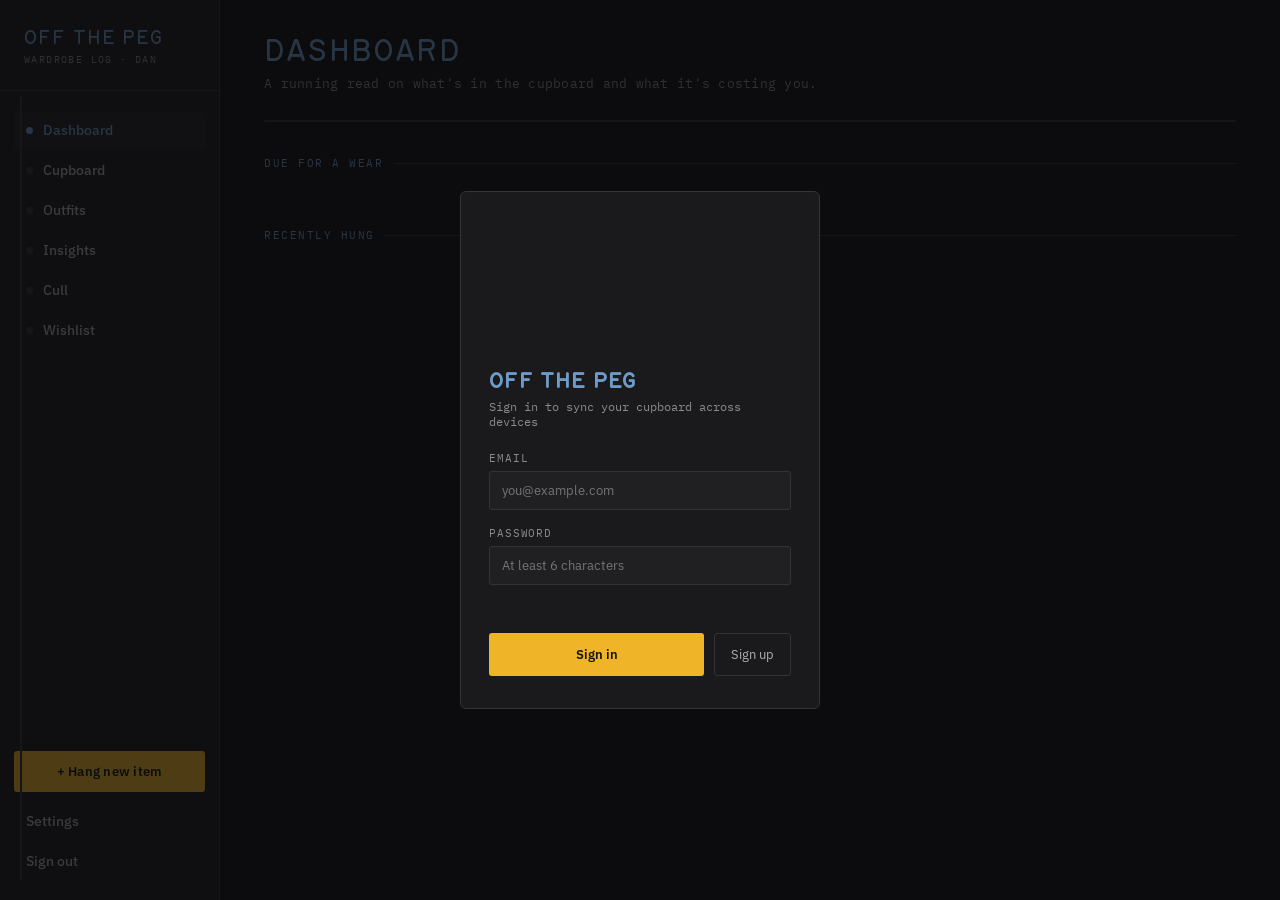
==== wardrobe-tracker.html @ e327220a "Cleaned up into directories" ====
<!DOCTYPE html>
<html lang="en">
<head>
<meta charset="UTF-8">
<meta name="viewport" content="width=device-width, initial-scale=1.0">
<title>Off the Peg — Wardrobe Tracker</title>

<!-- PWA / Add to Home Screen -->
<link rel="manifest" href="manifest.json">
<meta name="theme-color" content="#121213">
<link rel="icon" href="icons/icon-192.png">
<!-- iOS doesn't read manifest.json for home screen behaviour — these tags do the equivalent job -->
<link rel="apple-touch-icon" href="icons/apple-touch-icon.png">
<meta name="apple-mobile-web-app-capable" content="yes">
<meta name="apple-mobile-web-app-status-bar-style" content="black-translucent">
<meta name="apple-mobile-web-app-title" content="Off the Peg">
<link rel="preconnect" href="https://fonts.googleapis.com">
<link href="https://fonts.googleapis.com/css2?family=IBM+Plex+Sans:wght@400;500;600&family=IBM+Plex+Mono:wght@400;500&display=swap" rel="stylesheet">
<script src="vendor/supabase.js"></script>
<link rel="stylesheet" href="styles.css">
</head>
<body>

<div class="app">
  <nav class="rail">
    <div class="rail-brand">Off the Peg<small>Wardrobe Log · Dan</small></div>
    <div class="rail-nav">
      <button class="rail-item active" data-view="dashboard"><span class="hook"></span>Dashboard</button>
      <button class="rail-item" data-view="closet"><span class="hook"></span>Cupboard</button>
      <button class="rail-item" data-view="outfits"><span class="hook"></span>Outfits</button>
      <button class="rail-item" data-view="insights"><span class="hook"></span>Insights</button>
      <button class="rail-item" data-view="cull"><span class="hook"></span>Cull</button>
      <button class="rail-item" data-view="wishlist"><span class="hook"></span>Wishlist</button>
    </div>
    <div class="rail-spacer"></div>
    <button class="rail-add" id="openAddItem">+ Hang new item</button>
    <button class="rail-item" id="openSettings" style="margin:10px 14px 0;">Settings</button>
    <button class="rail-item" id="signOutBtn" style="margin:2px 14px 0;">Sign out</button>
  </nav>

  <main class="main">

    <!-- DASHBOARD -->
    <section class="view active" id="view-dashboard">
      <div class="page-head"><h1 class="page-title">Dashboard</h1></div>
      <p class="page-sub">A running read on what's in the cupboard and what it's costing you.</p>

      <div class="stat-strip" id="statStrip"></div>

      <div class="section-label">Due for a wear</div>
      <div class="redis-row" id="redisRow"></div>

      <div class="section-label">Recently hung</div>
      <div class="tag-grid" id="recentGrid"></div>
    </section>

    <!-- CLOSET -->
    <section class="view" id="view-closet">
      <div class="page-head"><h1 class="page-title">Cupboard</h1></div>
      <p class="page-sub">Every item on the rail. Tap a tag to log a wear or edit its details.</p>

      <div class="toolbar">
        <input class="search-box" id="searchInput" placeholder="Search by name or brand…">
        <select class="filter" id="sortSelect">
          <option value="recent">Sort: recently added</option>
          <option value="cpw">Sort: cost per wear (high→low)</option>
          <option value="worn">Sort: most worn</option>
          <option value="neglected">Sort: least worn</option>
          <option value="name">Sort: name (A–Z)</option>
        </select>
      </div>
      <div class="chip-group" id="categoryChips" style="margin-bottom:20px;"></div>

      <div class="tag-grid" id="closetGrid"></div>
    </section>

    <!-- OUTFITS -->
    <section class="view" id="view-outfits">
      <div class="page-head">
        <h1 class="page-title">Outfits</h1>
        <button class="btn-small" id="openAddOutfit">+ Build an outfit</button>
      </div>
      <p class="page-sub">Combinations worth repeating. Log a wear and every piece in it counts too.</p>
      <div id="outfitsList"></div>
    </section>

    <!-- INSIGHTS -->
    <section class="view" id="view-insights">
      <div class="page-head"><h1 class="page-title">Insights</h1></div>
      <p class="page-sub">Patterns pulled from your logged wears, not just current totals.</p>

      <div class="stat-strip" id="insightsStatStrip"></div>

      <div class="section-label">Wears by month</div>
      <div class="bar-chart" id="monthlyChart"></div>

      <div class="section-label">Least worn (owned, rarely reached for)</div>
      <div class="rank-list" id="leastWornList"></div>

      <div class="section-label">Worst cost per wear</div>
      <div class="rank-list" id="cpwLeaderboard"></div>

      <div class="section-label">Spend by category</div>
      <div class="bar-chart" id="categoryChart"></div>

      <div class="section-label">Decluttered</div>
      <div class="stat-strip" id="declutterStatStrip"></div>
      <div class="rank-list" id="declutterList"></div>
    </section>

    <!-- CULL -->
    <section class="view" id="view-cull">
      <div class="page-head"><h1 class="page-title">Cull</h1></div>
      <p class="page-sub">Owned, rarely worn, not pulling its weight. Candidates for moving on.</p>

      <div class="stat-strip" id="cullStatStrip"></div>

      <div class="section-label">Candidates</div>
      <div class="rank-list" id="cullList"></div>
    </section>

    <!-- WISHLIST -->
    <section class="view" id="view-wishlist">
      <div class="page-head">
        <h1 class="page-title">Wishlist</h1>
        <button class="btn-small" id="openAddWish">+ Add to wishlist</button>
      </div>
      <p class="page-sub">A 7-day cooling-off pen. If you still want it after a week, it's probably worth having.</p>
      <div id="wishlistList"></div>
    </section>

  </main>
</div>

<!-- ADD / EDIT ITEM DRAWER -->
<div class="overlay" id="itemOverlay">
  <div class="drawer">
    <button class="close-x" data-close="itemOverlay">✕</button>
    <h2 id="itemDrawerTitle">Hang a new item</h2>
    <div class="drawer-sub" id="itemDrawerSub">Fill in the tag</div>

    <div class="field">
      <label>Name</label>
      <input type="text" id="f-name" placeholder="e.g. Navy Oxford Shirt">
    </div>
    <div class="field">
      <label>Photo (optional)</label>
      <div class="photo-preview-wrap" id="photoPreviewWrap" style="display:none;">
        <img id="photoPreviewImg" alt="">
        <button type="button" class="photo-remove-btn" id="photoRemoveBtn">✕</button>
      </div>
      <input type="file" id="f-photo" accept="image/*">
    </div>
    <div class="field-row">
      <div class="field">
        <label>Category</label>
        <select id="f-category">
          <option value="tops">Tops</option>
          <option value="bottoms">Bottoms</option>
          <option value="outerwear">Outerwear</option>
          <option value="dresses">Dresses</option>
          <option value="shoes">Shoes</option>
          <option value="accessories">Accessories</option>
        </select>
      </div>
      <div class="field">
        <label>Colour</label>
        <input type="text" id="f-color" placeholder="e.g. Navy / #1b2a4a">
      </div>
    </div>
    <div class="field-row">
      <div class="field">
        <label>Brand</label>
        <input type="text" id="f-brand" placeholder="Optional">
      </div>
      <div class="field">
        <label>Price paid ($)</label>
        <input type="number" id="f-price" min="0" step="0.01" placeholder="0.00">
      </div>
    </div>
    <div class="field-row">
      <div class="field">
        <label>Season</label>
        <select id="f-season">
          <option value="all">All seasons</option>
          <option value="summer">Summer</option>
          <option value="winter">Winter</option>
          <option value="mid">Spring / Autumn</option>
        </select>
      </div>
      <div class="field">
        <label>Occasion</label>
        <select id="f-occasion">
          <option value="everyday">Everyday</option>
          <option value="work">Work</option>
          <option value="formal">Formal</option>
          <option value="active">Active</option>
        </select>
      </div>
    </div>
    <div class="field">
      <label>Notes</label>
      <textarea id="f-notes" rows="2" placeholder="Care notes, where it's from, whatever's useful"></textarea>
    </div>
    <div class="toggle-row">
      <input type="checkbox" id="f-fav">
      <label for="f-fav">Mark as favourite</label>
    </div>

    <div class="drawer-actions">
      <button class="btn-primary" id="saveItemBtn">Save to the cupboard</button>
      <button class="btn-ghost" data-close="itemOverlay">Cancel</button>
    </div>
  </div>
</div>

<!-- ITEM DETAIL DRAWER -->
<div class="overlay" id="detailOverlay">
  <div class="drawer">
    <button class="close-x" data-close="detailOverlay">✕</button>
    <div id="detailBody"></div>
  </div>
</div>

<!-- ADD OUTFIT DRAWER -->
<div class="overlay" id="outfitOverlay">
  <div class="drawer">
    <button class="close-x" data-close="outfitOverlay">✕</button>
    <h2>Build an outfit</h2>
    <div class="drawer-sub">Pick the pieces that go together</div>
    <div class="field">
      <label>Outfit name</label>
      <input type="text" id="of-name" placeholder="e.g. Friday Client Meeting">
    </div>
    <div class="field">
      <label>Pieces</label>
      <div class="outfit-picker" id="outfitPicker"></div>
    </div>
    <div class="drawer-actions">
      <button class="btn-primary" id="saveOutfitBtn">Save outfit</button>
      <button class="btn-ghost" data-close="outfitOverlay">Cancel</button>
    </div>
  </div>
</div>

<!-- RETIRE ITEM DRAWER -->
<div class="overlay" id="retireOverlay">
  <div class="drawer">
    <button class="close-x" data-close="retireOverlay">✕</button>
    <h2>Retire this piece</h2>
    <div class="drawer-sub" id="retireItemName"></div>
    <div class="field">
      <label>What happened to it</label>
      <select id="retire-status">
        <option value="donated">Donated</option>
        <option value="sold">Sold</option>
        <option value="binned">Binned</option>
      </select>
    </div>
    <div class="field">
      <label>Resale value ($, if sold)</label>
      <input type="number" id="retire-value" min="0" step="0.01" placeholder="0.00">
    </div>
    <div class="drawer-actions">
      <button class="btn-primary" id="confirmRetireBtn">Confirm retire</button>
      <button class="btn-ghost" data-close="retireOverlay">Cancel</button>
    </div>
  </div>
</div>

<!-- SETTINGS DRAWER -->
<div class="overlay" id="settingsOverlay">
  <div class="drawer">
    <button class="close-x" data-close="settingsOverlay">✕</button>
    <h2>Settings</h2>
    <div class="drawer-sub">Tune what counts as a cull candidate, and cap how many of each category you'll keep</div>

    <div class="field-row">
      <div class="field">
        <label>Unworn days before culling</label>
        <input type="number" id="set-unworn-days" min="0" step="1">
      </div>
      <div class="field">
        <label>Cost/wear threshold ($)</label>
        <input type="number" id="set-cpw-threshold" min="0" step="0.01">
      </div>
    </div>

    <div class="section-label" style="margin-top:20px;">Category caps (blank = no cap)</div>
    <div id="categoryCapFields"></div>

    <div class="drawer-actions">
      <button class="btn-primary" id="saveSettingsBtn">Save settings</button>
      <button class="btn-ghost" data-close="settingsOverlay">Cancel</button>
    </div>

    <div class="section-label" style="margin-top:28px;">Backup</div>
    <p style="font-size:12px; color:var(--text-dim); margin:0 0 14px;">Your data lives in Supabase, not on this device. Worth grabbing a copy occasionally.</p>
    <div class="drawer-actions" style="margin-top:0;">
      <button class="btn-ghost" id="exportJsonBtn">Export everything (JSON)</button>
      <button class="btn-ghost" id="exportCsvBtn">Export items (CSV)</button>
    </div>
  </div>
</div>

<!-- ADD TO WISHLIST DRAWER -->
<div class="overlay" id="wishOverlay">
  <div class="drawer">
    <button class="close-x" data-close="wishOverlay">✕</button>
    <h2>Add to wishlist</h2>
    <div class="drawer-sub">Sits here for 7 days before you can add it for real</div>
    <div class="field">
      <label>Name</label>
      <input type="text" id="w-name" placeholder="e.g. Barbour Wax Jacket">
    </div>
    <div class="field-row">
      <div class="field">
        <label>Category</label>
        <select id="w-category">
          <option value="tops">Tops</option>
          <option value="bottoms">Bottoms</option>
          <option value="outerwear">Outerwear</option>
          <option value="dresses">Dresses</option>
          <option value="shoes">Shoes</option>
          <option value="accessories">Accessories</option>
        </select>
      </div>
      <div class="field">
        <label>Price ($)</label>
        <input type="number" id="w-price" min="0" step="0.01" placeholder="0.00">
      </div>
    </div>
    <div class="field">
      <label>Notes</label>
      <textarea id="w-notes" rows="2" placeholder="Why you want it, where from"></textarea>
    </div>
    <div class="drawer-actions">
      <button class="btn-primary" id="saveWishBtn">Add to wishlist</button>
      <button class="btn-ghost" data-close="wishOverlay">Cancel</button>
    </div>
  </div>
</div>

<!-- AUTH GATE -->
<div class="overlay center active" id="authOverlay">
  <div class="auth-card">
    <div class="auth-3d" id="auth3dMount"></div>
    <h2>Off the Peg</h2>
    <div class="drawer-sub">Sign in to sync your cupboard across devices</div>
    <div class="field">
      <label>Email</label>
      <input type="email" id="auth-email" placeholder="you@example.com">
    </div>
    <div class="field">
      <label>Password</label>
      <input type="password" id="auth-password" placeholder="At least 6 characters">
    </div>
    <div class="auth-error" id="authError"></div>
    <div class="drawer-actions">
      <button class="btn-primary" id="signInBtn">Sign in</button>
      <button class="btn-ghost" id="signUpBtn">Sign up</button>
    </div>
  </div>
</div>

<div class="toast" id="toast"></div>

<script>
(function(){
  "use strict";

  const CATS = {
    tops:{label:"Top", color:"var(--cat-chip)", icon:"👕"},
    bottoms:{label:"Bottoms", color:"var(--cat-chip)", icon:"👖"},
    outerwear:{label:"Outerwear", color:"var(--cat-chip)", icon:"🧥"},
    dresses:{label:"Dress", color:"var(--cat-chip)", icon:"👗"},
    shoes:{label:"Shoes", color:"var(--cat-chip)", icon:"👟"},
    accessories:{label:"Accessory", color:"var(--cat-chip)", icon:"👜"}
  };

  const SUPABASE_URL = "https://ubusmezepzilyrietest.supabase.co";
  const SUPABASE_ANON_KEY = "sb_publishable_nUHSZuWRE8l38dEZKUVyrg_1zSj9ukh";

  if(!window.supabase || !window.supabase.createClient){
    document.body.innerHTML = `
      <div style="min-height:100vh; display:flex; align-items:center; justify-content:center; padding:24px; background:#121213; color:#f5f5f3; font-family:sans-serif; text-align:center;">
        <div>
          <h1 style="font-size:20px; margin-bottom:10px;">Couldn't load a required file</h1>
          <p style="color:#adadb1; font-size:14px; max-width:360px;">The app's database library (vendor/supabase.js) didn't load. Check that the <code>vendor</code> folder was committed alongside index.html, then reload.</p>
        </div>
      </div>
    `;
    throw new Error("window.supabase is unavailable — vendor/supabase.js failed to load");
  }

  const sb = window.supabase.createClient(SUPABASE_URL, SUPABASE_ANON_KEY);

  let state = { items: [], outfits: [], wearLog: [], wishlist: [], settings: { cullUnwornDays:90, cullCpwThreshold:15, categoryCaps:{} } };
  let activeCategory = "all";
  let editingItemId = null;
  let outfitSelection = new Set();
  let pendingWishId = null;
  let pendingRetireId = null;
  let currentUserId = null;
  let pendingPhotoFile = null;
  let removePhotoFlag = false;

  const $ = sel => document.querySelector(sel);
  const $$ = sel => Array.from(document.querySelectorAll(sel));

  function uid(){ return Date.now().toString(36) + Math.random().toString(36).slice(2,7); }

  function daysSince(dateStr){
    if(!dateStr) return null;
    const d = new Date(dateStr);
    return Math.floor((Date.now() - d.getTime()) / 86400000);
  }

  function fmtMoney(n){
    if(n === null || n === undefined || isNaN(n)) return "—";
    return "$" + Number(n).toFixed(2);
  }

  function costPerWear(item){
    const price = parseFloat(item.price) || 0;
    if(price <= 0) return null;
    const wears = Math.max(item.wearCount || 0, 1);
    return price / wears;
  }

  function activeItems(){
    return state.items.filter(i => (i.status || "active") === "active");
  }

  // ---------- STORAGE (Supabase) ----------
  // Row <-> app-object mapping. DB columns use snake_case and "colour";
  // the app's internal objects keep the original camelCase / "color" shape.
  function itemRowToObj(row){
    return {
      id: row.id,
      name: row.name,
      category: row.category,
      color: row.colour,
      brand: row.brand,
      price: row.price,
      season: row.season,
      occasion: row.occasion,
      notes: row.notes,
      favourite: row.favourite,
      wearCount: row.wear_count || 0,
      lastWorn: row.last_worn,
      createdAt: row.created_at ? new Date(row.created_at).getTime() : Date.now(),
      status: row.status || "active",
      retiredAt: row.retired_at,
      resaleValue: row.resale_value,
      photoPath: row.photo_path,
      photoUrl: null
    };
  }
  function itemObjToRow(data){
    return {
      name: data.name,
      category: data.category,
      colour: data.color,
      brand: data.brand,
      price: data.price,
      season: data.season,
      occasion: data.occasion,
      notes: data.notes,
      favourite: data.favourite
    };
  }
  function outfitRowToObj(row, itemIds){
    return {
      id: row.id,
      name: row.name,
      wearCount: row.wear_count || 0,
      lastWorn: row.last_worn,
      createdAt: row.created_at ? new Date(row.created_at).getTime() : Date.now(),
      itemIds: itemIds || []
    };
  }
  function wishRowToObj(row){
    return {
      id: row.id,
      name: row.name,
      category: row.category,
      price: row.price,
      notes: row.notes,
      createdAt: row.created_at
    };
  }
  function settingsRowToObj(row){
    return {
      cullUnwornDays: row.cull_unworn_days ?? 90,
      cullCpwThreshold: row.cull_cpw_threshold ?? 15,
      categoryCaps: row.category_caps || {}
    };
  }

  // ---------- PHOTOS ----------
  // Resize/compress in the browser before upload — phone photos can be
  // several MB, nobody needs that for a wardrobe thumbnail.
  function resizeImageFile(file, maxDim, quality){
    maxDim = maxDim || 1000;
    quality = quality || 0.82;
    return new Promise((resolve, reject)=>{
      const reader = new FileReader();
      reader.onerror = ()=> reject(new Error("Couldn't read that file"));
      reader.onload = (e)=>{
        const img = new Image();
        img.onerror = ()=> reject(new Error("Couldn't read that image"));
        img.onload = ()=>{
          let { width, height } = img;
          if(width > maxDim || height > maxDim){
            if(width >= height){ height = Math.round(height * maxDim / width); width = maxDim; }
            else{ width = Math.round(width * maxDim / height); height = maxDim; }
          }
          const canvas = document.createElement("canvas");
          canvas.width = width; canvas.height = height;
          canvas.getContext("2d").drawImage(img, 0, 0, width, height);
          canvas.toBlob(blob=>{
            if(!blob) reject(new Error("Couldn't compress that image"));
            else resolve(blob);
          }, "image/jpeg", quality);
        };
        img.src = e.target.result;
      };
      reader.readAsDataURL(file);
    });
  }

  async function uploadItemPhoto(itemId, file){
    const blob = await resizeImageFile(file);
    const path = `${currentUserId}/${itemId}.jpg`;
    const { error } = await sb.storage.from("item-photos").upload(path, blob, { upsert:true, contentType:"image/jpeg" });
    if(error) throw error;
    return path;
  }

  async function deleteItemPhoto(path){
    if(!path) return;
    const { error } = await sb.storage.from("item-photos").remove([path]);
    if(error) console.error("Couldn't delete photo from storage", error);
  }

  async function refreshPhotoUrls(items){
    const withPhotos = items.filter(i=>i.photoPath);
    if(withPhotos.length === 0) return;
    try{
      const paths = withPhotos.map(i=>i.photoPath);
      const { data, error } = await sb.storage.from("item-photos").createSignedUrls(paths, 3600);
      if(error) throw error;
      const urlByPath = {};
      (data||[]).forEach(d=>{ if(d.signedUrl) urlByPath[d.path] = d.signedUrl; });
      withPhotos.forEach(i=>{ if(urlByPath[i.photoPath]) i.photoUrl = urlByPath[i.photoPath]; });
    }catch(e){
      console.error("Couldn't load photo previews", e);
    }
  }

  async function loadState(){
    try{
      const [itemsRes, outfitsRes, joinRes, wearLogRes, wishRes, settingsRes] = await Promise.all([
        sb.from("items").select("*").order("created_at", { ascending:false }),
        sb.from("outfits").select("*").order("created_at", { ascending:false }),
        sb.from("outfit_items").select("*"),
        sb.from("wear_log").select("*").order("worn_at", { ascending:false }),
        sb.from("wishlist").select("*").order("created_at", { ascending:false }),
        sb.from("settings").select("*").maybeSingle()
      ]);
      if(itemsRes.error) throw itemsRes.error;
      if(outfitsRes.error) throw outfitsRes.error;
      if(joinRes.error) throw joinRes.error;
      if(wearLogRes.error) throw wearLogRes.error;
      if(wishRes.error) throw wishRes.error;
      if(settingsRes.error) throw settingsRes.error;

      state.items = (itemsRes.data || []).map(itemRowToObj);
      state.outfits = (outfitsRes.data || []).map(row=>{
        const itemIds = (joinRes.data || []).filter(oi=>oi.outfit_id===row.id).map(oi=>oi.item_id);
        return outfitRowToObj(row, itemIds);
      });
      state.wearLog = (wearLogRes.data || []).map(row=>({
        id: row.id, itemId: row.item_id, outfitId: row.outfit_id, wornAt: row.worn_at
      }));
      state.wishlist = (wishRes.data || []).map(wishRowToObj);
      state.settings = settingsRes.data
        ? settingsRowToObj(settingsRes.data)
        : { cullUnwornDays:90, cullCpwThreshold:15, categoryCaps:{} };

      await refreshPhotoUrls(state.items);
    }catch(e){
      console.error("Load from Supabase failed", e);
      showToast("Couldn't load your cupboard — check the console");
      state = { items: [], outfits: [], wearLog: [], wishlist: [], settings: { cullUnwornDays:90, cullCpwThreshold:15, categoryCaps:{} } };
    }
  }

  function showToast(msg){
    const t = $("#toast");
    t.textContent = msg;
    t.classList.add("show");
    setTimeout(()=> t.classList.remove("show"), 1800);
  }

  // ---------- NAV ----------
  $$(".rail-item").forEach(btn=>{
    btn.addEventListener("click", ()=>{
      if(!btn.dataset.view) return; // Settings / Sign out share this class for styling only
      $$(".rail-item").forEach(b=>b.classList.remove("active"));
      btn.classList.add("active");
      $$(".view").forEach(v=>v.classList.remove("active"));
      $("#view-" + btn.dataset.view).classList.add("active");
      if(btn.dataset.view === "dashboard") renderDashboard();
      if(btn.dataset.view === "closet") renderCloset();
      if(btn.dataset.view === "outfits") renderOutfits();
      if(btn.dataset.view === "insights") renderInsights();
      if(btn.dataset.view === "cull") renderCull();
      if(btn.dataset.view === "wishlist") renderWishlist();
    });
  });

  function closeOverlay(id){ $("#"+id).classList.remove("active"); }
  function openOverlay(id){ $("#"+id).classList.add("active"); }

  $$("[data-close]").forEach(btn=>{
    btn.addEventListener("click", ()=> closeOverlay(btn.dataset.close));
  });
  $$(".overlay").forEach(ov=>{
    ov.addEventListener("click", e=>{ if(e.target === ov) ov.classList.remove("active"); });
  });

  // ---------- RENDER: STAT STRIP ----------
  function renderStatStrip(){
    const items = activeItems();
    const total = items.length;
    const totalValue = items.reduce((s,i)=> s + (parseFloat(i.price)||0), 0);
    const worn = items.filter(i => (i.wearCount||0) > 0);
    const avgCpw = worn.length
      ? worn.reduce((s,i)=> s + (costPerWear(i)||0), 0) / worn.filter(i=>costPerWear(i)!==null).length
      : null;
    const unworn = items.filter(i => !(i.wearCount>0)).length;

    $("#statStrip").innerHTML = `
      <div class="stat"><div class="stat-num">${total}</div><div class="stat-label">Items on the rail</div></div>
      <div class="stat"><div class="stat-num money">${fmtMoney(totalValue)}</div><div class="stat-label">Total invested</div></div>
      <div class="stat"><div class="stat-num money">${avgCpw !== null && !isNaN(avgCpw) ? fmtMoney(avgCpw) : "—"}</div><div class="stat-label">Avg. cost per wear</div></div>
      <div class="stat"><div class="stat-num">${unworn}</div><div class="stat-label">Never worn</div></div>
    `;
  }

  function tagCard(item){
    const cat = CATS[item.category] || CATS.tops;
    const cpw = costPerWear(item);
    const last = item.lastWorn ? daysSince(item.lastWorn) + "d ago" : "never worn";
    return `
      <div class="tag" data-id="${item.id}">
        <div class="stitch"></div>
        ${item.favourite ? `<div class="tag-fav">★</div>` : ""}
        ${item.photoUrl ? `<img class="tag-photo" src="${escapeAttr(item.photoUrl)}" alt="">` : ""}
        <div class="tag-cat" style="background:${cat.color}">${cat.icon} ${cat.label}</div>
        <div class="tag-name">${escapeHtml(item.name)}</div>
        <div class="tag-brand">${item.brand ? escapeHtml(item.brand) : "&nbsp;"}</div>
        <div class="tag-row">
          <span>${item.color ? `<span class="tag-swatch" style="background:${escapeAttr(item.color)}"></span>${escapeHtml(item.color)}` : ""}</span>
          <span>${escapeHtml(last)}</span>
        </div>
        <div class="tag-row" style="border-top:none; padding-top:6px;">
          <span>Worn ${item.wearCount||0}×</span>
          <span class="tag-cpw">${cpw !== null ? fmtMoney(cpw) + "/wear" : "—"}</span>
        </div>
      </div>
    `;
  }

  function escapeHtml(s){
    if(!s) return "";
    return String(s).replace(/[&<>"']/g, c => ({"&":"&amp;","<":"&lt;",">":"&gt;",'"':"&quot;","'":"&#39;"}[c]));
  }
  function escapeAttr(s){
    return String(s).replace(/["<>]/g, "");
  }

  // ---------- DASHBOARD ----------
  function renderDashboard(){
    renderStatStrip();

    const candidates = activeItems()
      .filter(i => (i.wearCount||0) === 0 || (i.lastWorn && daysSince(i.lastWorn) >= 45))
      .sort((a,b)=>{
        const da = a.lastWorn ? daysSince(a.lastWorn) : 9999;
        const db = b.lastWorn ? daysSince(b.lastWorn) : 9999;
        return db - da;
      })
      .slice(0, 8);

    const redis = $("#redisRow");
    if(candidates.length === 0){
      redis.innerHTML = activeItems().length
        ? `<p class="empty-note">Everything's in rotation. Nice.</p>`
        : `<p class="empty-note">Hang your first item and this will fill in.</p>`;
    }else{
      redis.innerHTML = candidates.map(item=>{
        const cat = CATS[item.category] || CATS.tops;
        return `
          <div class="redis-card" data-id="${item.id}" style="cursor:pointer">
            <span class="cat-dot" style="background:var(--brass)"></span>${cat.label}
            <div class="name">${escapeHtml(item.name)}</div>
            <div class="meta">${item.lastWorn ? daysSince(item.lastWorn) + " days idle" : "never worn"}</div>
          </div>
        `;
      }).join("");
      $$("#redisRow .redis-card").forEach(el=>{
        el.addEventListener("click", ()=> openDetail(el.dataset.id));
      });
    }

    const recent = [...activeItems()].sort((a,b)=> b.createdAt - a.createdAt).slice(0,4);
    const recentGrid = $("#recentGrid");
    if(recent.length === 0){
      recentGrid.innerHTML = emptyStateHtml("👔","The rail is bare","Add your first piece to start tracking wear and cost per wear.","openAddItem","Hang an item");
    }else{
      recentGrid.innerHTML = recent.map(tagCard).join("");
      bindTagClicks(recentGrid);
    }
  }

  function emptyStateHtml(glyph,title,body,btnId,btnLabel){
    return `
      <div class="empty-state" style="grid-column:1/-1;">
        <div class="glyph">${glyph}</div>
        <h3>${title}</h3>
        <p>${body}</p>
        <button class="btn-primary" style="max-width:200px; margin:0 auto;" id="${btnId}-inline">${btnLabel}</button>
      </div>
    `;
  }

  // ---------- CUPBOARD ----------
  function renderCategoryChips(){
    const chips = ["all", ...Object.keys(CATS)];
    $("#categoryChips").innerHTML = chips.map(c=>{
      const label = c === "all" ? "All" : CATS[c].label + "s";
      return `<button class="chip ${c===activeCategory?'active':''}" data-cat="${c}">${label}</button>`;
    }).join("");
    $$("#categoryChips .chip").forEach(chip=>{
      chip.addEventListener("click", ()=>{
        activeCategory = chip.dataset.cat;
        renderCloset();
      });
    });
  }

  function renderCloset(){
    renderCategoryChips();
    const search = ($("#searchInput").value || "").toLowerCase();
    const sortMode = $("#sortSelect").value;

    let items = activeItems().filter(i=>{
      const matchesCat = activeCategory === "all" || i.category === activeCategory;
      const matchesSearch = !search || i.name.toLowerCase().includes(search) || (i.brand||"").toLowerCase().includes(search);
      return matchesCat && matchesSearch;
    });

    items = items.sort((a,b)=>{
      if(sortMode === "recent") return b.createdAt - a.createdAt;
      if(sortMode === "cpw") return (costPerWear(b)||0) - (costPerWear(a)||0);
      if(sortMode === "worn") return (b.wearCount||0) - (a.wearCount||0);
      if(sortMode === "neglected") return (a.wearCount||0) - (b.wearCount||0);
      if(sortMode === "name") return a.name.localeCompare(b.name);
      return 0;
    });

    const grid = $("#closetGrid");
    if(items.length === 0){
      grid.innerHTML = activeItems().length === 0
        ? emptyStateHtml("🪝","Nothing hung yet","Add an item to start building your cupboard log.","openAddItem","Hang an item")
        : `<div class="empty-state" style="grid-column:1/-1;"><div class="glyph">🔍</div><h3>No matches</h3><p>Try a different search or category.</p></div>`;
    }else{
      grid.innerHTML = items.map(tagCard).join("");
      bindTagClicks(grid);
    }
  }

  function bindTagClicks(container){
    container.querySelectorAll(".tag").forEach(el=>{
      el.addEventListener("click", ()=> openDetail(el.dataset.id));
    });
    container.querySelectorAll("[id$='-inline']").forEach(btn=>{
      btn.addEventListener("click", ()=> openOverlay("itemOverlay"));
    });
  }

  $("#searchInput").addEventListener("input", renderCloset);
  $("#sortSelect").addEventListener("change", renderCloset);

  // ---------- ADD / EDIT ITEM ----------
  function resetItemForm(){
    $("#f-name").value = "";
    $("#f-category").value = "tops";
    $("#f-color").value = "";
    $("#f-brand").value = "";
    $("#f-price").value = "";
    $("#f-season").value = "all";
    $("#f-occasion").value = "everyday";
    $("#f-notes").value = "";
    $("#f-fav").checked = false;
    editingItemId = null;
    pendingPhotoFile = null;
    removePhotoFlag = false;
    $("#f-photo").value = "";
    $("#photoPreviewWrap").style.display = "none";
    $("#itemDrawerTitle").textContent = "Hang a new item";
    $("#itemDrawerSub").textContent = "Fill in the tag";
  }

  $("#f-photo").addEventListener("change", (e)=>{
    const file = e.target.files[0];
    if(!file) return;
    pendingPhotoFile = file;
    removePhotoFlag = false;
    const reader = new FileReader();
    reader.onload = (ev)=>{
      $("#photoPreviewImg").src = ev.target.result;
      $("#photoPreviewWrap").style.display = "block";
    };
    reader.readAsDataURL(file);
  });

  $("#photoRemoveBtn").addEventListener("click", ()=>{
    pendingPhotoFile = null;
    removePhotoFlag = true;
    $("#f-photo").value = "";
    $("#photoPreviewWrap").style.display = "none";
  });

  function openAddItem(){
    resetItemForm();
    openOverlay("itemOverlay");
  }
  $("#openAddItem").addEventListener("click", openAddItem);
  document.addEventListener("click", e=>{
    if(e.target && e.target.id === "openAddItem-inline") openAddItem();
  });

  function openEditItem(item){
    editingItemId = item.id;
    $("#f-name").value = item.name;
    $("#f-category").value = item.category;
    $("#f-color").value = item.color || "";
    $("#f-brand").value = item.brand || "";
    $("#f-price").value = item.price || "";
    $("#f-season").value = item.season || "all";
    $("#f-occasion").value = item.occasion || "everyday";
    $("#f-notes").value = item.notes || "";
    $("#f-fav").checked = !!item.favourite;
    pendingPhotoFile = null;
    removePhotoFlag = false;
    $("#f-photo").value = "";
    if(item.photoUrl){
      $("#photoPreviewImg").src = item.photoUrl;
      $("#photoPreviewWrap").style.display = "block";
    }else{
      $("#photoPreviewWrap").style.display = "none";
    }
    $("#itemDrawerTitle").textContent = "Edit item";
    $("#itemDrawerSub").textContent = "Update the tag";
    closeOverlay("detailOverlay");
    openOverlay("itemOverlay");
  }

  $("#saveItemBtn").addEventListener("click", async ()=>{
    const name = $("#f-name").value.trim();
    if(!name){ showToast("Give it a name first"); return; }

    const data = {
      name,
      category: $("#f-category").value,
      color: $("#f-color").value.trim(),
      brand: $("#f-brand").value.trim(),
      price: parseFloat($("#f-price").value) || 0,
      season: $("#f-season").value,
      occasion: $("#f-occasion").value,
      notes: $("#f-notes").value.trim(),
      favourite: $("#f-fav").checked
    };

    try{
      if(editingItemId){
        const { data: row, error } = await sb.from("items").update(itemObjToRow(data)).eq("id", editingItemId).select().single();
        if(error) throw error;
        const item = state.items.find(i=>i.id === editingItemId);
        const previousPhotoUrl = item.photoUrl;
        Object.assign(item, itemRowToObj(row));
        item.photoUrl = previousPhotoUrl; // preserve unless we change the photo below

        if(removePhotoFlag && item.photoPath){
          try{
            await deleteItemPhoto(item.photoPath);
            await sb.from("items").update({ photo_path:null }).eq("id", editingItemId);
            item.photoPath = null;
            item.photoUrl = null;
          }catch(photoErr){
            console.error("Couldn't remove photo", photoErr);
            showToast("Item saved, but couldn't remove the photo");
          }
        }else if(pendingPhotoFile){
          try{
            const path = await uploadItemPhoto(editingItemId, pendingPhotoFile);
            await sb.from("items").update({ photo_path:path }).eq("id", editingItemId);
            item.photoPath = path;
            const { data: signed } = await sb.storage.from("item-photos").createSignedUrl(path, 3600);
            item.photoUrl = signed ? signed.signedUrl : null;
          }catch(photoErr){
            console.error("Couldn't upload photo", photoErr);
            showToast("Item saved, but the photo didn't upload");
          }
        }
        showToast("Item updated");
      }else{
        const { data: row, error } = await sb.from("items").insert(itemObjToRow(data)).select().single();
        if(error) throw error;
        const item = itemRowToObj(row);
        state.items.unshift(item);
        showToast("Added to the cupboard");

        if(pendingPhotoFile){
          try{
            const path = await uploadItemPhoto(row.id, pendingPhotoFile);
            await sb.from("items").update({ photo_path:path }).eq("id", row.id);
            item.photoPath = path;
            const { data: signed } = await sb.storage.from("item-photos").createSignedUrl(path, 3600);
            item.photoUrl = signed ? signed.signedUrl : null;
          }catch(photoErr){
            console.error("Couldn't upload photo", photoErr);
            showToast("Added, but the photo didn't upload");
          }
        }

        // If this came from converting a wishlist entry, clear it out
        if(pendingWishId){
          const wishId = pendingWishId;
          pendingWishId = null;
          sb.from("wishlist").delete().eq("id", wishId).then(({error})=>{
            if(error){ console.error("Couldn't clear wishlist entry", error); return; }
            state.wishlist = state.wishlist.filter(w=>w.id !== wishId);
          });
        }

        // One-in-one-out nudge if this pushes the category over its cap
        const cap = state.settings.categoryCaps[data.category];
        if(cap){
          const countInCat = activeItems().filter(i=>i.category===data.category).length;
          if(countInCat > cap){
            const label = CATS[data.category] ? CATS[data.category].label : data.category;
            showToast(`Over your ${label} cap (${cap}) — worth retiring one`);
          }
        }
      }
      pendingPhotoFile = null;
      removePhotoFlag = false;
      closeOverlay("itemOverlay");
      refreshCurrentView();
    }catch(e){
      console.error("Save item failed", e);
      showToast("Couldn't save — check the console");
    }
  });

  // ---------- ITEM DETAIL ----------
  function openDetail(id){
    const item = state.items.find(i=>i.id === id);
    if(!item) return;
    const cat = CATS[item.category] || CATS.tops;
    const cpw = costPerWear(item);

    $("#detailBody").innerHTML = `
      ${item.photoUrl ? `<img class="detail-photo" src="${escapeAttr(item.photoUrl)}" alt="">` : ""}
      <div class="detail-tag" style="background:${cat.color}">${cat.icon} ${cat.label}</div>
      <h2>${escapeHtml(item.name)}${item.favourite ? " ★" : ""}</h2>
      <div class="drawer-sub">${item.brand ? escapeHtml(item.brand) : "No brand noted"}${item.color ? " · " + escapeHtml(item.color) : ""}</div>

      ${item.status && item.status !== "active" ? `<div class="detail-tag" style="background:var(--panel-line); color:var(--text-soft);">Retired · ${item.status}${item.resaleValue ? " · " + fmtMoney(item.resaleValue) : ""}</div>` : ""}

      <div class="detail-stats">
        <div class="detail-stat"><div class="n">${item.wearCount||0}</div><div class="l">Times worn</div></div>
        <div class="detail-stat"><div class="n money">${cpw!==null?fmtMoney(cpw):"—"}</div><div class="l">Cost per wear</div></div>
        <div class="detail-stat"><div class="n money">${fmtMoney(item.price)}</div><div class="l">Price paid</div></div>
        <div class="detail-stat"><div class="n">${item.lastWorn ? daysSince(item.lastWorn)+"d" : "—"}</div><div class="l">Since last worn</div></div>
      </div>

      ${item.notes ? `<div class="detail-notes">${escapeHtml(item.notes)}</div>` : ""}

      ${item.status && item.status !== "active" ? `
        <div class="drawer-actions">
          <button class="btn-primary" id="restoreItemBtn">Restore to cupboard</button>
        </div>
      ` : `
        <div class="drawer-actions">
          <button class="btn-primary" id="logWearBtn">+ Log a wear</button>
        </div>
        <div class="drawer-actions">
          <button class="btn-ghost" id="retireItemBtn">Retire</button>
        </div>
      `}
      <div class="drawer-actions">
        <button class="btn-ghost" id="editItemBtn">Edit</button>
        <button class="btn-ghost btn-danger" id="deleteItemBtn">Delete</button>
      </div>
    `;

    if(item.status && item.status !== "active"){
      $("#restoreItemBtn").addEventListener("click", async ()=>{
        try{
          const { error } = await sb.from("items").update({ status:"active", retired_at:null, resale_value:null }).eq("id", id);
          if(error) throw error;
          item.status = "active";
          item.retiredAt = null;
          item.resaleValue = null;
          showToast("Back in the cupboard");
          openDetail(id);
          refreshCurrentView();
        }catch(e){
          console.error("Restore failed", e);
          showToast("Couldn't restore that — check the console");
        }
      });
    }else{
      $("#logWearBtn").addEventListener("click", async ()=>{
        const newCount = (item.wearCount||0) + 1;
        const newLastWorn = new Date().toISOString();
        try{
          const { error } = await sb.from("items").update({ wear_count:newCount, last_worn:newLastWorn }).eq("id", item.id);
          if(error) throw error;
          const { data: logRow, error: logErr } = await sb.from("wear_log").insert({ item_id:item.id }).select().single();
          if(logErr) throw logErr;
          item.wearCount = newCount;
          item.lastWorn = newLastWorn;
          state.wearLog.unshift({ id:logRow.id, itemId:logRow.item_id, outfitId:logRow.outfit_id, wornAt:logRow.worn_at });
          showToast("Wear logged");
          openDetail(id);
          refreshCurrentView();
        }catch(e){
          console.error("Log wear failed", e);
          showToast("Couldn't log that — check the console");
        }
      });
      $("#retireItemBtn").addEventListener("click", ()=> openRetire(id));
    }
    $("#editItemBtn").addEventListener("click", ()=> openEditItem(item));
    $("#deleteItemBtn").addEventListener("click", async ()=>{
      if(!confirm(`Remove "${item.name}" from the cupboard? This can't be undone.`)) return;
      try{
        await sb.from("outfit_items").delete().eq("item_id", id);
        const { error } = await sb.from("items").delete().eq("id", id);
        if(error) throw error;
        if(item.photoPath) deleteItemPhoto(item.photoPath);
        state.items = state.items.filter(i=>i.id !== id);
        state.outfits.forEach(o=> o.itemIds = o.itemIds.filter(iid=>iid!==id));
        closeOverlay("detailOverlay");
        showToast("Removed");
        refreshCurrentView();
      }catch(e){
        console.error("Delete item failed", e);
        showToast("Couldn't delete — check the console");
      }
    });

    openOverlay("detailOverlay");
  }

  // ---------- OUTFITS ----------
  function renderOutfits(){
    const list = $("#outfitsList");
    if(state.outfits.length === 0){
      list.innerHTML = `<div class="empty-state"><div class="glyph">🧵</div><h3>No outfits yet</h3><p>Group items you wear together to track them as one combo.</p><button class="btn-primary" style="max-width:220px;margin:0 auto;" id="buildOutfit-inline">Build an outfit</button></div>`;
      $("#buildOutfit-inline").addEventListener("click", openAddOutfit);
      return;
    }
    list.innerHTML = state.outfits.map(outfit=>{
      const pieces = outfit.itemIds.map(id=> state.items.find(i=>i.id===id)).filter(Boolean);
      return `
        <div class="outfit-card">
          <h3>${escapeHtml(outfit.name)}</h3>
          <div class="outfit-pieces">
            ${pieces.map(p=>{
              const cat = CATS[p.category] || CATS.tops;
              return `<span class="piece-chip" style="background:${cat.color}">${escapeHtml(p.name)}</span>`;
            }).join("")}
          </div>
          <div class="outfit-meta">
            <span class="worn">Worn ${outfit.wearCount||0}× ${outfit.lastWorn ? "· last " + daysSince(outfit.lastWorn) + "d ago" : ""}</span>
            <div style="display:flex; gap:8px;">
              <button class="btn-small" data-log="${outfit.id}">+ Log wear</button>
              <button class="btn-small btn-danger" data-del="${outfit.id}">Delete</button>
            </div>
          </div>
        </div>
      `;
    }).join("");

    list.querySelectorAll("[data-log]").forEach(btn=>{
      btn.addEventListener("click", async ()=>{
        const outfit = state.outfits.find(o=>o.id===btn.dataset.log);
        const newLastWorn = new Date().toISOString();
        const newOutfitCount = (outfit.wearCount||0)+1;
        const itemUpdates = outfit.itemIds.map(id=>{
          const item = state.items.find(i=>i.id===id);
          if(!item || (item.status && item.status !== "active")) return null;
          return { id, newCount:(item.wearCount||0)+1 };
        }).filter(Boolean);

        try{
          const calls = [
            sb.from("outfits").update({ wear_count:newOutfitCount, last_worn:newLastWorn }).eq("id", outfit.id),
            ...itemUpdates.map(u=> sb.from("items").update({ wear_count:u.newCount, last_worn:newLastWorn }).eq("id", u.id))
          ];
          const results = await Promise.all(calls);
          const failed = results.find(r=>r.error);
          if(failed) throw failed.error;

          const logRows = itemUpdates.map(u=>({ item_id:u.id, outfit_id:outfit.id }));
          if(logRows.length > 0){
            const { data: insertedLogs, error: logErr } = await sb.from("wear_log").insert(logRows).select();
            if(logErr) throw logErr;
            state.wearLog.unshift(...insertedLogs.map(r=>({ id:r.id, itemId:r.item_id, outfitId:r.outfit_id, wornAt:r.worn_at })));
          }

          outfit.wearCount = newOutfitCount;
          outfit.lastWorn = newLastWorn;
          itemUpdates.forEach(u=>{
            const item = state.items.find(i=>i.id===u.id);
            item.wearCount = u.newCount;
            item.lastWorn = newLastWorn;
          });
          showToast(logRows.length > 0 ? "Outfit wear logged" : "Outfit logged (all pieces retired, no items updated)");
          renderOutfits();
        }catch(e){
          console.error("Log outfit wear failed", e);
          showToast("Couldn't log that — check the console");
        }
      });
    });
    list.querySelectorAll("[data-del]").forEach(btn=>{
      btn.addEventListener("click", async ()=>{
        if(!confirm("Delete this outfit?")) return;
        try{
          await sb.from("outfit_items").delete().eq("outfit_id", btn.dataset.del);
          const { error } = await sb.from("outfits").delete().eq("id", btn.dataset.del);
          if(error) throw error;
          state.outfits = state.outfits.filter(o=>o.id !== btn.dataset.del);
          renderOutfits();
        }catch(e){
          console.error("Delete outfit failed", e);
          showToast("Couldn't delete — check the console");
        }
      });
    });
  }

  function openAddOutfit(){
    outfitSelection = new Set();
    $("#of-name").value = "";
    const picker = $("#outfitPicker");
    if(activeItems().length === 0){
      picker.innerHTML = `<p class="empty-note">Hang a few items first, then come back to build an outfit.</p>`;
    }else{
      picker.innerHTML = activeItems().map(item=>{
        const cat = CATS[item.category] || CATS.tops;
        return `
          <label class="picker-item" data-id="${item.id}">
            <input type="checkbox" value="${item.id}">
            <span class="cat-dot" style="width:8px;height:8px;border-radius:50%;background:${cat.color};display:inline-block;"></span>
            ${escapeHtml(item.name)}
          </label>
        `;
      }).join("");
      picker.querySelectorAll(".picker-item").forEach(row=>{
        row.addEventListener("click", (e)=>{
          if(e.target.tagName !== "INPUT"){
            const cb = row.querySelector("input");
            cb.checked = !cb.checked;
          }
          const id = row.dataset.id;
          const cb = row.querySelector("input");
          if(cb.checked){ outfitSelection.add(id); row.classList.add("selected"); }
          else{ outfitSelection.delete(id); row.classList.remove("selected"); }
        });
      });
    }
    openOverlay("outfitOverlay");
  }
  $("#openAddOutfit").addEventListener("click", openAddOutfit);

  $("#saveOutfitBtn").addEventListener("click", async ()=>{
    const name = $("#of-name").value.trim();
    if(!name){ showToast("Name the outfit first"); return; }
    if(outfitSelection.size === 0){ showToast("Pick at least one piece"); return; }
    const itemIds = Array.from(outfitSelection);

    try{
      const { data: row, error } = await sb.from("outfits").insert({ name }).select().single();
      if(error) throw error;
      const joinRows = itemIds.map(itemId=>({ outfit_id: row.id, item_id: itemId }));
      const { error: joinErr } = await sb.from("outfit_items").insert(joinRows);
      if(joinErr) throw joinErr;

      state.outfits.unshift(outfitRowToObj(row, itemIds));
      closeOverlay("outfitOverlay");
      showToast("Outfit saved");
      renderOutfits();
    }catch(e){
      console.error("Save outfit failed", e);
      showToast("Couldn't save the outfit — check the console");
    }
  });

  // ---------- INSIGHTS ----------
  function renderInsights(){
    const items = activeItems();
    const totalWearEvents = state.wearLog.length;
    const neverWorn = items.filter(i => !(i.wearCount > 0)).length;
    const totalValue = items.reduce((s,i)=> s + (parseFloat(i.price)||0), 0);
    const pricedWorn = items.filter(i => costPerWear(i) !== null);
    const avgCpw = pricedWorn.length
      ? pricedWorn.reduce((s,i)=> s + costPerWear(i), 0) / pricedWorn.length
      : null;

    $("#insightsStatStrip").innerHTML = `
      <div class="stat"><div class="stat-num">${totalWearEvents}</div><div class="stat-label">Wears logged</div></div>
      <div class="stat"><div class="stat-num">${neverWorn}</div><div class="stat-label">Never worn</div></div>
      <div class="stat"><div class="stat-num money">${avgCpw !== null ? fmtMoney(avgCpw) : "—"}</div><div class="stat-label">Avg. cost per wear</div></div>
      <div class="stat"><div class="stat-num money">${fmtMoney(totalValue)}</div><div class="stat-label">Wardrobe value</div></div>
    `;

    // Wears by month, last 6 months
    const now = new Date();
    const months = [];
    for(let i=5; i>=0; i--){
      const d = new Date(now.getFullYear(), now.getMonth()-i, 1);
      months.push({ key: d.getFullYear()+"-"+d.getMonth(), label: d.toLocaleString("en-AU",{month:"short"}), count:0 });
    }
    state.wearLog.forEach(w=>{
      const d = new Date(w.wornAt);
      const key = d.getFullYear()+"-"+d.getMonth();
      const m = months.find(m=>m.key===key);
      if(m) m.count++;
    });
    const maxMonth = Math.max(...months.map(m=>m.count), 1);
    $("#monthlyChart").innerHTML = totalWearEvents === 0
      ? `<p class="empty-note">Log a few wears and this'll start showing your rhythm.</p>`
      : months.map(m=>`
          <div class="bar-row">
            <span>${m.label}</span>
            <div class="bar-track"><div class="bar-fill" style="width:${(m.count/maxMonth*100)}%"></div></div>
            <span>${m.count}</span>
          </div>
        `).join("");

    // Least worn, owned and worn at least once (never-worn is its own stat above)
    const leastWorn = [...items].filter(i=>i.wearCount>0).sort((a,b)=>a.wearCount-b.wearCount).slice(0,6);
    $("#leastWornList").innerHTML = leastWorn.length === 0
      ? `<p class="empty-note">Nothing worn yet.</p>`
      : leastWorn.map(i=>`
          <div class="rank-row">
            <span class="rr-name">${escapeHtml(i.name)}</span>
            <span class="rr-meta">${i.wearCount}× · last ${i.lastWorn ? daysSince(i.lastWorn)+"d ago" : "—"}</span>
          </div>
        `).join("");

    // Worst cost per wear
    const cpwRanked = items.filter(i=>costPerWear(i)!==null).sort((a,b)=>costPerWear(b)-costPerWear(a)).slice(0,6);
    $("#cpwLeaderboard").innerHTML = cpwRanked.length === 0
      ? `<p class="empty-note">Add prices to your items to see this.</p>`
      : cpwRanked.map(i=>`
          <div class="rank-row">
            <span class="rr-name">${escapeHtml(i.name)}</span>
            <span class="rr-meta">${fmtMoney(costPerWear(i))}/wear · worn ${i.wearCount}×</span>
          </div>
        `).join("");

    // Spend by category
    const catTotals = {};
    items.forEach(i=>{
      if(!catTotals[i.category]) catTotals[i.category] = { value:0, count:0 };
      catTotals[i.category].value += (parseFloat(i.price)||0);
      catTotals[i.category].count += 1;
    });
    const maxCatValue = Math.max(...Object.values(catTotals).map(c=>c.value), 1);
    const catEntries = Object.entries(catTotals).sort((a,b)=> b[1].value - a[1].value);
    $("#categoryChart").innerHTML = catEntries.length === 0
      ? `<p class="empty-note">Add items to see this.</p>`
      : catEntries.map(([cat,v])=>`
          <div class="bar-row">
            <span>${CATS[cat] ? CATS[cat].label : cat}</span>
            <div class="bar-track"><div class="bar-fill" style="width:${(v.value/maxCatValue*100)}%"></div></div>
            <span>${fmtMoney(v.value)}</span>
          </div>
        `).join("");

    // Decluttered: retired items and what they recouped
    const retired = state.items.filter(i => i.status && i.status !== "active");
    const recouped = retired.reduce((s,i)=> s + (parseFloat(i.resaleValue)||0), 0);
    $("#declutterStatStrip").innerHTML = `
      <div class="stat"><div class="stat-num">${retired.length}</div><div class="stat-label">Items retired</div></div>
      <div class="stat"><div class="stat-num money">${fmtMoney(recouped)}</div><div class="stat-label">Recouped from sales</div></div>
    `;
    $("#declutterList").innerHTML = retired.length === 0
      ? `<p class="empty-note">Nothing retired yet.</p>`
      : [...retired].sort((a,b)=> new Date(b.retiredAt||0) - new Date(a.retiredAt||0)).slice(0,8).map(i=>`
          <div class="rank-row">
            <span class="rr-name">${escapeHtml(i.name)}</span>
            <span class="rr-meta">${i.status}${i.resaleValue ? " · " + fmtMoney(i.resaleValue) : ""} · ${i.retiredAt ? daysSince(i.retiredAt)+"d ago" : ""}</span>
          </div>
        `).join("");
  }

  function refreshCurrentView(){
    const activeView = $(".view.active").id;
    if(activeView === "view-dashboard") renderDashboard();
    if(activeView === "view-closet") renderCloset();
    if(activeView === "view-outfits") renderOutfits();
    if(activeView === "view-insights") renderInsights();
    if(activeView === "view-cull") renderCull();
    if(activeView === "view-wishlist") renderWishlist();
  }

  // ---------- RETIRE ----------
  function openRetire(id){
    const item = state.items.find(i=>i.id===id);
    if(!item) return;
    pendingRetireId = id;
    $("#retireItemName").textContent = item.name;
    $("#retire-status").value = "donated";
    $("#retire-value").value = "";
    closeOverlay("detailOverlay");
    openOverlay("retireOverlay");
  }

  $("#confirmRetireBtn").addEventListener("click", async ()=>{
    if(!pendingRetireId) return;
    const status = $("#retire-status").value;
    const resaleValue = parseFloat($("#retire-value").value) || null;
    const retiredAt = new Date().toISOString();
    try{
      const { error } = await sb.from("items").update({
        status, resale_value: resaleValue, retired_at: retiredAt
      }).eq("id", pendingRetireId);
      if(error) throw error;
      const item = state.items.find(i=>i.id===pendingRetireId);
      if(item){ item.status = status; item.resaleValue = resaleValue; item.retiredAt = retiredAt; }
      closeOverlay("retireOverlay");
      showToast("Retired — nice work");
      pendingRetireId = null;
      refreshCurrentView();
    }catch(e){
      console.error("Retire failed", e);
      showToast("Couldn't retire that — check the console");
    }
  });

  // ---------- CULL ----------
  function renderCull(){
    const s = state.settings;
    const items = activeItems();

    const candidates = items.filter(i=>{
      const neverWorn = !(i.wearCount > 0);
      const idleDays = i.lastWorn ? daysSince(i.lastWorn) : daysSince(new Date(i.createdAt).toISOString());
      const idleLongEnough = idleDays >= s.cullUnwornDays;
      const cpw = costPerWear(i);
      const badValue = cpw !== null && cpw >= s.cullCpwThreshold;
      return (neverWorn && idleLongEnough) || idleLongEnough || badValue;
    }).sort((a,b)=>{
      const da = a.lastWorn ? daysSince(a.lastWorn) : daysSince(new Date(a.createdAt).toISOString());
      const db = b.lastWorn ? daysSince(b.lastWorn) : daysSince(new Date(b.createdAt).toISOString());
      return db - da;
    });

    const deadWeight = items.filter(i=>!(i.wearCount>0)).reduce((sum,i)=> sum+(parseFloat(i.price)||0), 0);
    $("#cullStatStrip").innerHTML = `
      <div class="stat"><div class="stat-num">${candidates.length}</div><div class="stat-label">Cull candidates</div></div>
      <div class="stat"><div class="stat-num money">${fmtMoney(deadWeight)}</div><div class="stat-label">Dead weight (never worn)</div></div>
    `;

    $("#cullList").innerHTML = candidates.length === 0
      ? `<p class="empty-note">Nothing to cull right now. Adjust thresholds in Settings if this looks off.</p>`
      : candidates.map(i=>{
          const cpw = costPerWear(i);
          const cat = CATS[i.category] || CATS.tops;
          const idleDays = i.lastWorn ? daysSince(i.lastWorn) : daysSince(new Date(i.createdAt).toISOString());
          return `
            <div class="rank-row">
              <div>
                <div class="rr-name">${escapeHtml(i.name)}</div>
                <div class="rr-meta">${cat.label} · ${i.wearCount||0}× · ${i.lastWorn ? idleDays+"d idle" : "never worn"}${cpw!==null ? " · "+fmtMoney(cpw)+"/wear" : ""}</div>
              </div>
              <button class="btn-small" data-retire="${i.id}">Retire</button>
            </div>
          `;
        }).join("");

    $("#cullList").querySelectorAll("[data-retire]").forEach(btn=>{
      btn.addEventListener("click", ()=> openRetire(btn.dataset.retire));
    });
  }

  // ---------- WISHLIST ----------
  function renderWishlist(){
    const list = $("#wishlistList");
    if(state.wishlist.length === 0){
      list.innerHTML = `<div class="empty-state"><div class="glyph">🕰️</div><h3>Nothing waiting</h3><p>Add something you're tempted by. It sits here for 7 days before you can add it for real.</p><button class="btn-primary" style="max-width:220px;margin:0 auto;" id="addWish-inline">Add to wishlist</button></div>`;
      $("#addWish-inline").addEventListener("click", openAddWish);
      return;
    }
    list.innerHTML = state.wishlist.map(w=>{
      const cat = CATS[w.category] || CATS.tops;
      const daysWaited = daysSince(w.createdAt);
      const ready = daysWaited >= 7;
      const daysLeft = 7 - daysWaited;
      return `
        <div class="outfit-card">
          <h3>${escapeHtml(w.name)}</h3>
          <div class="outfit-pieces">
            <span class="piece-chip" style="background:${cat.color}">${cat.label}</span>
            ${w.price ? `<span class="piece-chip" style="background:var(--panel-line)">${fmtMoney(w.price)}</span>` : ""}
          </div>
          ${w.notes ? `<div class="detail-notes" style="margin:0 0 12px;">${escapeHtml(w.notes)}</div>` : ""}
          <div class="outfit-meta">
            <span class="worn">${ready ? "Cooling-off done" : `${daysLeft} day${daysLeft===1?"":"s"} left`}</span>
            <div style="display:flex; gap:8px;">
              ${ready ? `<button class="btn-small" data-convert="${w.id}">Add to cupboard</button>` : ""}
              <button class="btn-small btn-danger" data-remove-wish="${w.id}">Remove</button>
            </div>
          </div>
        </div>
      `;
    }).join("");

    list.querySelectorAll("[data-convert]").forEach(btn=>{
      btn.addEventListener("click", ()=>{
        const w = state.wishlist.find(x=>x.id===btn.dataset.convert);
        if(!w) return;
        resetItemForm();
        $("#f-name").value = w.name;
        $("#f-category").value = w.category || "tops";
        $("#f-price").value = w.price || "";
        $("#f-notes").value = w.notes || "";
        pendingWishId = w.id;
        openOverlay("itemOverlay");
      });
    });
    list.querySelectorAll("[data-remove-wish]").forEach(btn=>{
      btn.addEventListener("click", async ()=>{
        if(!confirm("Remove this from your wishlist?")) return;
        try{
          const { error } = await sb.from("wishlist").delete().eq("id", btn.dataset.removeWish);
          if(error) throw error;
          state.wishlist = state.wishlist.filter(w=>w.id !== btn.dataset.removeWish);
          renderWishlist();
        }catch(e){
          console.error("Remove wishlist item failed", e);
          showToast("Couldn't remove that — check the console");
        }
      });
    });
  }

  function openAddWish(){
    $("#w-name").value = "";
    $("#w-category").value = "tops";
    $("#w-price").value = "";
    $("#w-notes").value = "";
    openOverlay("wishOverlay");
  }
  $("#openAddWish").addEventListener("click", openAddWish);

  $("#saveWishBtn").addEventListener("click", async ()=>{
    const name = $("#w-name").value.trim();
    if(!name){ showToast("Give it a name first"); return; }
    try{
      const { data: row, error } = await sb.from("wishlist").insert({
        name,
        category: $("#w-category").value,
        price: parseFloat($("#w-price").value) || null,
        notes: $("#w-notes").value.trim()
      }).select().single();
      if(error) throw error;
      state.wishlist.unshift(wishRowToObj(row));
      closeOverlay("wishOverlay");
      showToast("Added to wishlist");
      renderWishlist();
    }catch(e){
      console.error("Save wishlist item failed", e);
      showToast("Couldn't save that — check the console");
    }
  });

  // ---------- SETTINGS ----------
  function openSettingsDrawer(){
    $("#set-unworn-days").value = state.settings.cullUnwornDays;
    $("#set-cpw-threshold").value = state.settings.cullCpwThreshold;
    const capFields = $("#categoryCapFields");
    capFields.innerHTML = Object.keys(CATS).map(c=>`
      <div class="field">
        <label>${CATS[c].label}s cap</label>
        <input type="number" min="0" step="1" id="cap-${c}" value="${state.settings.categoryCaps[c] ?? ""}">
      </div>
    `).join("");
    openOverlay("settingsOverlay");
  }
  $("#openSettings").addEventListener("click", openSettingsDrawer);

  $("#saveSettingsBtn").addEventListener("click", async ()=>{
    const cullUnwornDays = parseInt($("#set-unworn-days").value) || 90;
    const cullCpwThreshold = parseFloat($("#set-cpw-threshold").value) || 0;
    const categoryCaps = {};
    Object.keys(CATS).forEach(c=>{
      const v = $("#cap-"+c).value;
      if(v !== "") categoryCaps[c] = parseInt(v);
    });
    if(!currentUserId){ showToast("Not signed in — try refreshing"); return; }
    try{
      const { error } = await sb.from("settings").upsert({
        owner_id: currentUserId,
        cull_unworn_days: cullUnwornDays,
        cull_cpw_threshold: cullCpwThreshold,
        category_caps: categoryCaps,
        updated_at: new Date().toISOString()
      });
      if(error) throw error;
      state.settings = { cullUnwornDays, cullCpwThreshold, categoryCaps };
      closeOverlay("settingsOverlay");
      showToast("Settings saved");
      refreshCurrentView();
    }catch(e){
      console.error("Save settings failed", e);
      showToast("Couldn't save settings — check the console");
    }
  });

  // ---------- BACKUP / EXPORT ----------
  function dateStamp(){
    return new Date().toISOString().slice(0,10);
  }

  function downloadFile(content, filename, mimeType){
    const blob = new Blob([content], { type: mimeType });
    const url = URL.createObjectURL(blob);
    const a = document.createElement("a");
    a.href = url;
    a.download = filename;
    document.body.appendChild(a);
    a.click();
    document.body.removeChild(a);
    URL.revokeObjectURL(url);
  }

  function csvEscape(val){
    if(val === null || val === undefined) return "";
    const s = String(val);
    return /[",\n]/.test(s) ? `"${s.replace(/"/g,'""')}"` : s;
  }

  $("#exportJsonBtn").addEventListener("click", ()=>{
    const payload = {
      exportedAt: new Date().toISOString(),
      items: state.items,
      outfits: state.outfits,
      wearLog: state.wearLog,
      wishlist: state.wishlist,
      settings: state.settings
    };
    downloadFile(JSON.stringify(payload, null, 2), `off-the-peg-backup-${dateStamp()}.json`, "application/json");
    showToast("Backup downloaded");
  });

  $("#exportCsvBtn").addEventListener("click", ()=>{
    const headers = ["name","category","color","brand","price","season","occasion","notes","favourite","wearCount","lastWorn","status","resaleValue","createdAt"];
    const rows = state.items.map(item => headers.map(h => csvEscape(item[h])).join(","));
    const csv = [headers.join(","), ...rows].join("\n");
    downloadFile(csv, `off-the-peg-items-${dateStamp()}.csv`, "text/csv");
    showToast("CSV downloaded");
  });

  // ---------- AUTH ----------
  async function showApp(){
    closeOverlay("authOverlay");
    document.body.style.opacity = "0.4";
    await loadState();
    document.body.style.opacity = "1";
    refreshCurrentView();
  }

  function showLogin(){
    currentUserId = null;
    state = { items: [], outfits: [], wearLog: [], wishlist: [], settings: { cullUnwornDays:90, cullCpwThreshold:15, categoryCaps:{} } };
    openOverlay("authOverlay");
  }

  $("#signInBtn").addEventListener("click", async ()=>{
    const email = $("#auth-email").value.trim();
    const password = $("#auth-password").value;
    $("#authError").style.color = "#c96a6a";
    $("#authError").textContent = "";
    const { error } = await sb.auth.signInWithPassword({ email, password });
    if(error) $("#authError").textContent = error.message;
  });

  $("#signUpBtn").addEventListener("click", async ()=>{
    const email = $("#auth-email").value.trim();
    const password = $("#auth-password").value;
    $("#authError").style.color = "#c96a6a";
    $("#authError").textContent = "";
    if(password.length < 6){
      $("#authError").textContent = "Password needs to be at least 6 characters";
      return;
    }
    const { error } = await sb.auth.signUp({ email, password });
    if(error){ $("#authError").textContent = error.message; return; }
    $("#authError").style.color = "var(--brass)";
    $("#authError").textContent = "Check your email to confirm, then sign in.";
  });

  sb.auth.onAuthStateChange((event, session)=>{
    if(event === "SIGNED_IN"){
      currentUserId = session?.user?.id || null;
      showApp();
    }
    if(event === "SIGNED_OUT") showLogin();
  });

  $("#signOutBtn").addEventListener("click", async ()=>{
    await sb.auth.signOut();
  });

  // ---------- INIT ----------
  async function init(){
    const { data:{ session } } = await sb.auth.getSession();
    if(session){
      currentUserId = session.user.id;
      await showApp();
    }else{
      showLogin();
    }
  }
  init();

  // Register the service worker so Chrome/Android offers a proper "Install app" prompt
  if("serviceWorker" in navigator){
    window.addEventListener("load", ()=>{
      navigator.serviceWorker.register("service-worker.js").catch(err=>{
        console.error("Service worker registration failed", err);
      });
    });
  }

})();
</script>

<!--
  Decorative-only 3D flourish for the sign-in screen: a slowly rotating tag,
  echoing the punch-hole tag motif used throughout the app. Deliberately
  isolated in its own module script so a WebGL/Three.js failure of any kind
  (unsupported device, blocked script, etc.) can never affect the actual app
  above — it just quietly fails to render, leaving an empty spot.
-->
<script type="module">
try{
  const mount = document.getElementById("auth3dMount");
  if(mount && window.WebGLRenderingContext){
    const THREE = await import("./vendor/three.module.min.js");

    const width = mount.clientWidth || 110;
    const height = mount.clientHeight || 140;

    const renderer = new THREE.WebGLRenderer({ antialias:true, alpha:true });
    renderer.setPixelRatio(Math.min(window.devicePixelRatio || 1, 2));
    renderer.setSize(width, height);
    mount.appendChild(renderer.domElement);

    const scene = new THREE.Scene();
    const camera = new THREE.PerspectiveCamera(35, width / height, 0.1, 10);
    camera.position.set(0, 0, 3);

    // Tag silhouette — same pentagon-with-punch-hole shape as the app icon
    const shape = new THREE.Shape();
    shape.moveTo(0, 0.75);
    shape.lineTo(0.35, 0.42);
    shape.lineTo(0.35, -0.75);
    shape.lineTo(-0.35, -0.75);
    shape.lineTo(-0.35, 0.42);
    shape.lineTo(0, 0.75);
    const hole = new THREE.Path();
    hole.absarc(0, 0.58, 0.09, 0, Math.PI * 2, false);
    shape.holes.push(hole);

    const geometry = new THREE.ExtrudeGeometry(shape, {
      depth: 0.12,
      bevelEnabled: true,
      bevelThickness: 0.02,
      bevelSize: 0.02,
      bevelSegments: 3,
      curveSegments: 24
    });
    geometry.center();

    const material = new THREE.MeshStandardMaterial({
      color: 0xf0b429,
      metalness: 0.55,
      roughness: 0.35
    });
    const tag = new THREE.Mesh(geometry, material);
    tag.rotation.x = 0.25;
    scene.add(tag);

    scene.add(new THREE.AmbientLight(0xffffff, 0.55));
    const key = new THREE.DirectionalLight(0xfff2d9, 1.1);
    key.position.set(2, 2, 3);
    scene.add(key);
    const rim = new THREE.DirectionalLight(0x6e9bc7, 0.4);
    rim.position.set(-2, -1, -2);
    scene.add(rim);

    let frameId;
    function animate(){
      tag.rotation.y += 0.011;
      renderer.render(scene, camera);
      frameId = requestAnimationFrame(animate);
    }
    animate();

    // Stop rendering once signed in and the auth card is hidden — no point
    // spending GPU cycles on a decoration nobody can see.
    const authOverlay = document.getElementById("authOverlay");
    if(authOverlay){
      new MutationObserver(()=>{
        if(!authOverlay.classList.contains("active") && frameId){
          cancelAnimationFrame(frameId);
          frameId = null;
        }else if(authOverlay.classList.contains("active") && !frameId){
          animate();
        }
      }).observe(authOverlay, { attributes:true, attributeFilter:["class"] });
    }
  }
}catch(e){
  console.warn("Decorative 3D tag didn't load — no impact on the app itself:", e);
}
</script>
</body>
</html>
---- styles.css ----
/* Routed Gothic — a free (SIL OFL) recreation of Gorton, the mechanically-engraved
     font found on Manhattan elevator plaques, intercoms and building signage.
     See fonts/routed-gothic-LICENSE.md for the licence text, which must ship
     alongside these files per the OFL's redistribution terms. */
  @font-face{
    font-family:'Routed Gothic';
    src:url('fonts/routed-gothic.woff2') format('woff2');
    font-weight:400;
    font-style:normal;
    font-display:swap;
  }
  @font-face{
    font-family:'Routed Gothic';
    src:url('fonts/routed-gothic-italic.woff2') format('woff2');
    font-weight:400;
    font-style:italic;
    font-display:swap;
  }
  @font-face{
    font-family:'Routed Gothic Wide';
    src:url('fonts/routed-gothic-wide.woff2') format('woff2');
    font-weight:600;
    font-style:normal;
    font-display:swap;
  }
  :root{
    --ink:#121213;
    --ink-2:#1a1a1c;
    --panel:#202022;
    --panel-line:#333335;
    --paper:#f4f4f2;
    --paper-shadow:#d8d8d5;
    --brass:#f0b429;
    --brass-dim:#c9932a;
    --brass-bright:#ffcc4d;
    --heading:#6e9bc7;
    --ink-text:#26262b;
    --text-soft:#adadb1;
    --text-dim:#8a8a8f;
    --white:#f5f5f3;

    --cat-chip:#3a3a3d;

    --font-display:'Routed Gothic', 'Arial Narrow', sans-serif;
    --font-display-wide:'Routed Gothic Wide', 'Arial Narrow', sans-serif;
    --font-body:'IBM Plex Sans', sans-serif;
    --font-mono:'IBM Plex Mono', monospace;
  }

  *{box-sizing:border-box;}
  html,body{margin:0;padding:0;}
  body{
    background:var(--ink);
    color:var(--white);
    font-family:var(--font-body);
    min-height:100vh;
  }
  ::selection{background:var(--brass); color:var(--ink);}

  a{color:inherit;}
  button{font-family:inherit;}

  .app{
    display:grid;
    grid-template-columns:220px 1fr;
    min-height:100vh;
  }

  /* ---------- RAIL NAV ---------- */
  .rail{
    background:var(--ink-2);
    border-right:1px solid var(--panel-line);
    padding:28px 0 20px;
    display:flex;
    flex-direction:column;
    position:relative;
  }
  .rail::before{
    content:"";
    position:absolute;
    left:20px; right:20px; top:96px; bottom:20px;
    border-left:2px solid var(--panel-line);
    pointer-events:none;
  }
  .rail-brand{
    padding:0 24px 24px;
    font-family:var(--font-display);
    font-weight:400;
    font-size:19px;
    text-transform:uppercase;
    letter-spacing:.06em;
    border-bottom:1px solid var(--panel-line);
    margin-bottom:8px;
    color:var(--heading);
  }
  .rail-brand small{
    display:block;
    font-family:var(--font-mono);
    font-size:10px;
    letter-spacing:.14em;
    color:var(--text-dim);
    font-weight:400;
    margin-top:4px;
    text-transform:uppercase;
  }
  .rail-nav{
    display:flex;
    flex-direction:column;
    gap:2px;
    padding:12px 14px;
  }
  .rail-item{
    display:flex;
    align-items:center;
    gap:10px;
    padding:10px 12px;
    border-radius:3px;
    cursor:pointer;
    color:var(--text-soft);
    font-size:14px;
    font-weight:500;
    border:none;
    background:transparent;
    text-align:left;
    transition:background .15s, color .15s;
  }
  .rail-item:hover{background:var(--panel); color:var(--white);}
  .rail-item.active{
    background:var(--panel);
    color:var(--heading);
  }
  .rail-item.active .hook{background:var(--heading);}
  .hook{
    width:7px; height:7px; border-radius:50%;
    background:var(--panel-line);
    flex-shrink:0;
  }
  .rail-spacer{flex:1;}
  .rail-add{
    margin:14px 14px 0;
    padding:12px;
    border-radius:3px;
    background:var(--brass);
    color:var(--ink);
    font-weight:600;
    font-size:13px;
    border:none;
    cursor:pointer;
    letter-spacing:.02em;
  }
  .rail-add:hover{background:var(--brass-bright);}

  /* ---------- MAIN ---------- */
  .main{padding:36px 44px 60px; max-width:1180px;}
  .view{display:none;}
  .view.active{display:block;}

  .page-head{
    display:flex; align-items:baseline; justify-content:space-between;
    margin-bottom:6px; flex-wrap:wrap; gap:10px;
  }
  .page-title{
    font-family:var(--font-display);
    font-weight:400;
    font-size:30px;
    text-transform:uppercase;
    letter-spacing:.04em;
    margin:0;
    color:var(--heading);
  }
  .page-sub{
    color:var(--text-dim);
    font-size:13px;
    font-family:var(--font-mono);
    margin:0 0 28px;
    letter-spacing:.02em;
  }

  /* ---------- STAT STRIP ---------- */
  .stat-strip{
    display:grid;
    grid-template-columns:repeat(4,1fr);
    gap:1px;
    background:var(--panel-line);
    border:1px solid var(--panel-line);
    margin-bottom:34px;
    border-radius:4px;
    overflow:hidden;
  }
  .stat{
    background:var(--ink-2);
    padding:18px 20px;
  }
  .stat-num{
    font-family:var(--font-mono);
    font-size:26px;
    color:var(--heading);
    line-height:1;
  }
  .stat-num.money{color:var(--brass);}
  .stat-label{
    font-size:11px;
    color:var(--text-dim);
    text-transform:uppercase;
    letter-spacing:.1em;
    margin-top:8px;
  }

  .section-label{
    font-family:var(--font-mono);
    font-size:11px;
    letter-spacing:.14em;
    text-transform:uppercase;
    color:var(--heading);
    margin:0 0 14px;
    display:flex; align-items:center; gap:10px;
  }
  .section-label::after{
    content:"";
    flex:1;
    height:1px;
    background:var(--panel-line);
  }

  /* ---------- REDISCOVER ROW ---------- */
  .redis-row{
    display:flex; gap:14px; overflow-x:auto; padding-bottom:8px; margin-bottom:36px;
  }
  .redis-card{
    flex:0 0 auto;
    width:150px;
    background:var(--panel);
    border:1px solid var(--panel-line);
    border-radius:4px;
    padding:12px;
  }
  .redis-card .cat-dot{width:8px;height:8px;border-radius:50%;display:inline-block;margin-right:6px;}
  .redis-card .name{font-size:13px; font-weight:600; margin:8px 0 2px;}
  .redis-card .meta{font-size:11px; color:var(--text-dim); font-family:var(--font-mono);}
  .empty-note{color:var(--text-dim); font-size:13px; font-style:italic;}

  /* ---------- TOOLBAR ---------- */
  .toolbar{
    display:flex; gap:10px; flex-wrap:wrap; align-items:center;
    margin-bottom:24px;
  }
  .search-box{
    flex:1; min-width:180px;
    background:var(--panel);
    border:1px solid var(--panel-line);
    border-radius:3px;
    padding:9px 12px;
    color:var(--white);
    font-size:13px;
    font-family:var(--font-body);
  }
  .search-box:focus{outline:none; border-color:var(--brass);}
  select.filter, .toolbar select{
    background:var(--panel);
    border:1px solid var(--panel-line);
    color:var(--text-soft);
    border-radius:3px;
    padding:9px 10px;
    font-size:12px;
    font-family:var(--font-mono);
  }
  .chip-group{display:flex; gap:6px; flex-wrap:wrap;}
  .chip{
    padding:7px 12px;
    border-radius:20px;
    border:1px solid var(--panel-line);
    background:transparent;
    color:var(--text-soft);
    font-size:12px;
    cursor:pointer;
  }
  .chip.active{background:var(--brass); border-color:var(--brass); color:var(--ink); font-weight:600;}

  /* ---------- GRID OF TAGS ---------- */
  .tag-grid{
    display:grid;
    grid-template-columns:repeat(auto-fill, minmax(190px, 1fr));
    gap:22px;
  }

  .tag{
    position:relative;
    background:var(--paper);
    color:var(--ink-text);
    border-radius:4px;
    padding:22px 16px 16px;
    cursor:pointer;
    box-shadow:0 4px 0 var(--paper-shadow), 0 8px 16px rgba(0,0,0,.35);
    transition:transform .12s ease;
  }
  .tag:hover{transform:translateY(-3px);}
  .tag::before{
    /* punch hole */
    content:"";
    position:absolute;
    top:8px; left:50%; transform:translateX(-50%);
    width:10px; height:10px;
    border-radius:50%;
    background:var(--ink);
    box-shadow:inset 0 0 0 1px var(--paper-shadow), 0 -14px 0 -6px transparent;
  }
  .tag::after{
    content:"";
    position:absolute;
    top:-9px; left:50%; transform:translateX(-50%);
    width:2px; height:16px;
    background:var(--brass-dim);
  }
  .tag .stitch{
    position:absolute; inset:6px;
    border:1px dashed rgba(42,38,32,.25);
    border-radius:2px;
    pointer-events:none;
  }
  .tag-fav{
    position:absolute; top:14px; right:12px;
    font-size:15px;
  }
  .tag-cat{
    display:inline-flex; align-items:center; gap:6px;
    font-family:var(--font-mono);
    font-size:10px;
    text-transform:uppercase;
    letter-spacing:.08em;
    padding:3px 8px 3px 6px;
    border-radius:20px;
    color:var(--white);
    margin-bottom:10px;
  }
  .tag-name{
    font-family:var(--font-display);
    font-weight:400;
    font-size:16px;
    text-transform:uppercase;
    letter-spacing:.02em;
    line-height:1.25;
    margin-bottom:4px;
  }
  .tag-brand{
    font-size:11px;
    color:#5a5346;
    margin-bottom:12px;
  }
  .tag-swatch{
    display:inline-block; width:12px; height:12px; border-radius:50%;
    border:1px solid rgba(0,0,0,.2);
    vertical-align:-1px;
    margin-right:6px;
  }
  .tag-row{
    display:flex; justify-content:space-between; align-items:baseline;
    font-family:var(--font-mono);
    font-size:11px;
    color:#6b6151;
    border-top:1px dashed rgba(42,38,32,.2);
    padding-top:10px;
    margin-top:4px;
  }
  .tag-cpw{
    font-size:15px;
    font-weight:600;
    color:var(--ink-text);
  }

  /* ---------- OUTFITS ---------- */
  .outfit-card{
    background:var(--panel);
    border:1px solid var(--panel-line);
    border-radius:5px;
    padding:18px 20px;
    margin-bottom:14px;
  }
  .outfit-card h3{
    font-family:var(--font-display); margin:0 0 8px; font-size:18px; text-transform:uppercase; letter-spacing:.02em; color:var(--heading);
  }
  .outfit-pieces{display:flex; gap:8px; flex-wrap:wrap; margin-bottom:12px;}
  .piece-chip{
    font-size:11px;
    font-family:var(--font-mono);
    padding:4px 9px;
    border-radius:20px;
    color:var(--white);
  }
  .outfit-meta{display:flex; justify-content:space-between; align-items:center;}
  .outfit-meta .worn{font-size:12px; color:var(--text-dim); font-family:var(--font-mono);}
  .btn-small{
    background:transparent; border:1px solid var(--brass-dim); color:var(--brass);
    padding:6px 12px; border-radius:3px; font-size:11px; cursor:pointer;
  }
  .btn-small:hover{background:var(--brass); color:var(--ink);}

  /* ---------- MODAL / DRAWER ---------- */
  .overlay{
    position:fixed; inset:0; background:rgba(10,11,14,.7);
    display:none; align-items:flex-start; justify-content:flex-end;
    z-index:50;
  }
  .overlay.active{display:flex;}
  .drawer{
    width:420px; max-width:92vw; height:100vh;
    background:var(--ink-2);
    border-left:1px solid var(--panel-line);
    padding:30px 28px 40px;
    overflow-y:auto;
  }
  .drawer h2{
    font-family:var(--font-display); font-size:22px; margin:0 0 4px; text-transform:uppercase; letter-spacing:.03em; color:var(--heading);
  }
  .drawer-sub{color:var(--text-dim); font-size:12px; font-family:var(--font-mono); margin-bottom:24px;}
  .field{margin-bottom:16px;}
  .field label{
    display:block; font-size:11px; text-transform:uppercase; letter-spacing:.08em;
    color:var(--text-dim); margin-bottom:6px; font-family:var(--font-mono);
  }
  .field input, .field select, .field textarea{
    width:100%; background:var(--panel); border:1px solid var(--panel-line);
    color:var(--white); padding:10px 12px; border-radius:3px; font-size:13px;
    font-family:var(--font-body);
  }
  .field input:focus, .field select:focus, .field textarea:focus{outline:none; border-color:var(--brass);}
  .field-row{display:grid; grid-template-columns:1fr 1fr; gap:12px;}
  .toggle-row{display:flex; align-items:center; gap:8px; margin-bottom:20px;}
  .toggle-row input{width:auto;}
  .toggle-row label{margin:0; font-size:13px; color:var(--white); font-family:var(--font-body); text-transform:none; letter-spacing:0;}

  .photo-preview-wrap{
    position:relative;
    width:120px; height:120px;
    border-radius:4px;
    overflow:hidden;
    background:var(--panel);
    border:1px solid var(--panel-line);
    margin-bottom:10px;
  }
  .photo-preview-wrap img{width:100%; height:100%; object-fit:cover; display:block;}
  .photo-remove-btn{
    position:absolute; top:4px; right:4px;
    background:rgba(0,0,0,.65); color:#fff; border:none;
    border-radius:50%; width:22px; height:22px; font-size:12px; cursor:pointer;
    line-height:1;
  }
  .tag-photo{
    width:100%;
    aspect-ratio:1/1;
    object-fit:cover;
    border-radius:3px;
    margin-bottom:10px;
    display:block;
    background:var(--paper-shadow);
  }
  .detail-photo{
    width:100%;
    max-height:280px;
    object-fit:cover;
    border-radius:4px;
    margin-bottom:16px;
    background:var(--panel);
    display:block;
  }

  .drawer-actions{display:flex; gap:10px; margin-top:26px;}
  .btn-primary{
    flex:1; background:var(--brass); color:var(--ink); border:none;
    padding:12px; border-radius:3px; font-weight:600; font-size:13px; cursor:pointer;
  }
  .btn-primary:hover{background:var(--brass-bright);}
  .btn-ghost{
    background:transparent; border:1px solid var(--panel-line); color:var(--text-soft);
    padding:12px 16px; border-radius:3px; font-size:13px; cursor:pointer;
  }
  .btn-ghost:hover{border-color:var(--text-dim); color:var(--white);}
  .btn-danger{color:#c96a6a; border-color:#5c3535;}
  .btn-danger:hover{background:#3a2020; border-color:#8a3f3f;}

  .close-x{
    position:absolute; top:26px; right:24px; background:none; border:none;
    color:var(--text-dim); font-size:20px; cursor:pointer;
  }

  .detail-tag{
    display:inline-flex; align-items:center; gap:6px;
    font-family:var(--font-mono); font-size:11px; text-transform:uppercase;
    padding:4px 10px; border-radius:20px; color:var(--white); margin-bottom:16px;
  }
  .detail-stats{
    display:grid; grid-template-columns:1fr 1fr; gap:1px;
    background:var(--panel-line); border:1px solid var(--panel-line);
    border-radius:4px; overflow:hidden; margin:18px 0;
  }
  .detail-stat{background:var(--panel); padding:14px 16px;}
  .detail-stat .n{font-family:var(--font-mono); font-size:20px; color:var(--heading);}
  .detail-stat .n.money{color:var(--brass);}
  .detail-stat .l{font-size:10px; color:var(--text-dim); text-transform:uppercase; letter-spacing:.08em; margin-top:4px;}
  .detail-notes{font-size:13px; color:var(--text-soft); line-height:1.6; margin:16px 0;}

  .outfit-picker{display:flex; flex-direction:column; gap:8px; max-height:340px; overflow-y:auto; margin-bottom:6px;}
  .picker-item{
    display:flex; align-items:center; gap:10px;
    padding:9px 10px; border-radius:3px; border:1px solid var(--panel-line);
    background:var(--panel); cursor:pointer; font-size:13px;
  }
  .picker-item.selected{border-color:var(--brass); background:#2c2716;}
  .picker-item input{width:auto;}

  .empty-state{
    text-align:center; padding:60px 20px; color:var(--text-dim);
  }
  .empty-state .glyph{font-size:34px; margin-bottom:14px; opacity:.6;}
  .empty-state h3{font-family:var(--font-display); color:var(--heading); font-size:19px; margin:0 0 8px; text-transform:uppercase; letter-spacing:.03em;}
  .empty-state p{font-size:13px; max-width:320px; margin:0 auto 18px;}

  /* ---------- INSIGHTS ---------- */
  .bar-chart{display:flex; flex-direction:column; gap:12px; margin-bottom:36px;}
  .bar-row{display:grid; grid-template-columns:84px 1fr 56px; align-items:center; gap:12px; font-family:var(--font-mono); font-size:12px; color:var(--text-soft);}
  .bar-track{background:var(--panel); border:1px solid var(--panel-line); border-radius:3px; height:14px; overflow:hidden;}
  .bar-fill{background:var(--brass); height:100%; border-radius:2px; transition:width .3s;}
  .rank-list{display:flex; flex-direction:column; gap:8px; margin-bottom:36px;}
  .rank-row{
    display:flex; justify-content:space-between; align-items:center;
    background:var(--panel); border:1px solid var(--panel-line); border-radius:4px;
    padding:11px 14px; font-size:13px;
  }
  .rank-row .rr-name{font-weight:600;}
  .rank-row .rr-meta{font-family:var(--font-mono); font-size:11px; color:var(--text-dim);}

  .toast{
    position:fixed; bottom:26px; left:50%; transform:translateX(-50%);
    background:var(--brass); color:var(--ink); padding:11px 20px;
    border-radius:4px; font-size:13px; font-weight:600;
    opacity:0; pointer-events:none; transition:opacity .25s, transform .25s;
    z-index:100;
  }
  .toast.show{opacity:1; transform:translateX(-50%) translateY(-6px);}

  .overlay.center{align-items:center; justify-content:center;}
  .auth-card{
    width:360px; max-width:90vw;
    background:var(--ink-2);
    border:1px solid var(--panel-line);
    border-radius:6px;
    padding:32px 28px;
  }
  .auth-3d{
    width:110px; height:140px;
    margin:0 auto 6px;
  }
  .auth-3d canvas{display:block; width:100%; height:100%;}
  .auth-card h2{font-family:var(--font-display); color:var(--heading); margin:0 0 6px; font-size:21px; text-transform:uppercase; letter-spacing:.04em;}
  .auth-card .drawer-sub{margin-bottom:22px;}
  .auth-error{color:#c96a6a; font-size:12px; margin-top:-8px; margin-bottom:14px; min-height:14px;}

  @media (max-width:760px){
    .app{grid-template-columns:1fr;}
    .rail{flex-direction:row; padding:14px; overflow-x:auto;}
    .rail::before{display:none;}
    .rail-brand{display:none;}
    .rail-nav{flex-direction:row; padding:0;}
    .rail-spacer{display:none;}
    .rail-add{margin:0 0 0 8px; white-space:nowrap;}
    .main{padding:22px 18px 50px;}
    .stat-strip{grid-template-columns:repeat(2,1fr);}
    .drawer{width:100%;}
  }
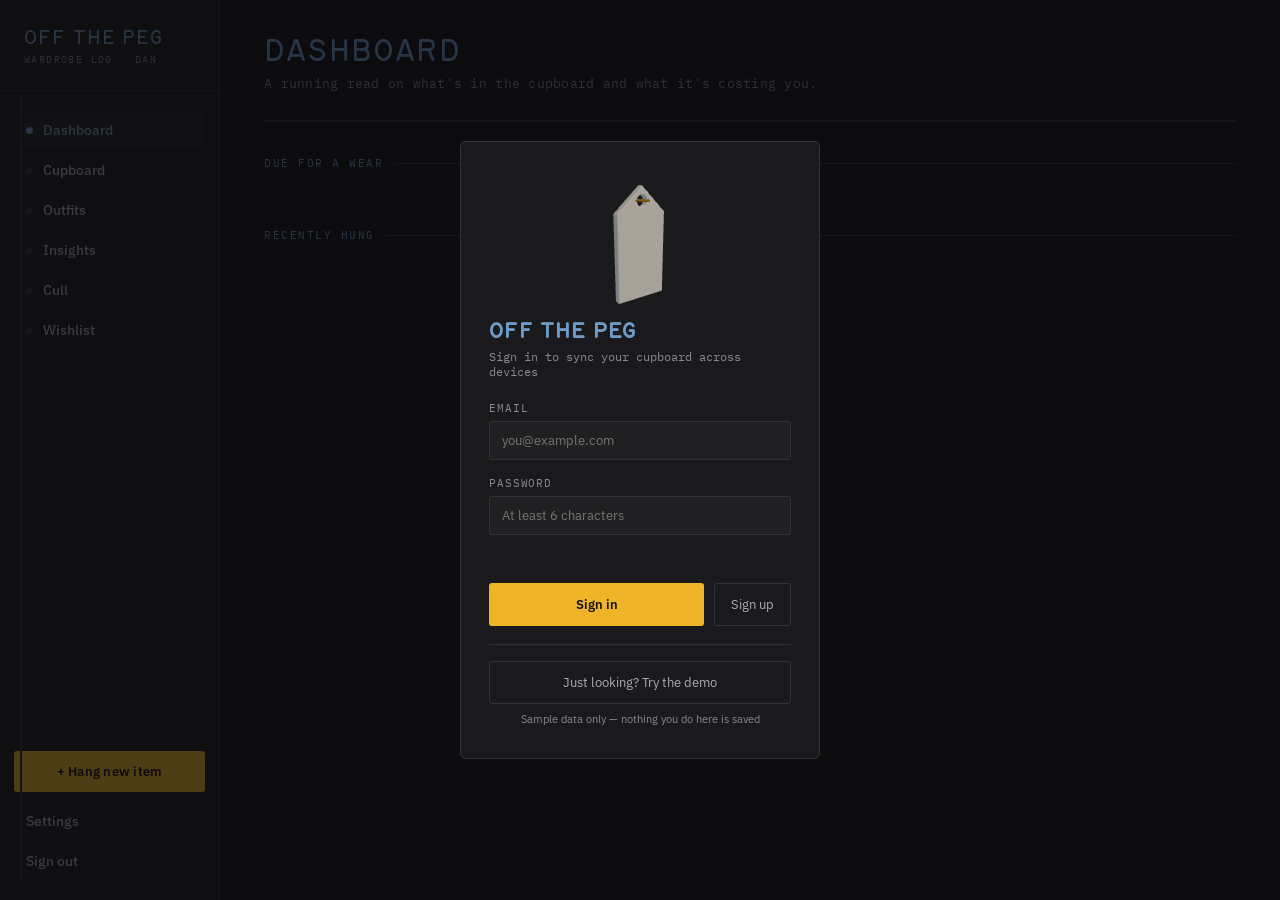
==== commit 34bc403c: "Demo data" ====
--- a/wardrobe-tracker.html
+++ b/wardrobe-tracker.html
@@ -1,388 +1,544 @@
-<!DOCTYPE html>
+<!doctype html>
 <html lang="en">
-<head>
-<meta charset="UTF-8">
-<meta name="viewport" content="width=device-width, initial-scale=1.0">
-<title>Off the Peg — Wardrobe Tracker</title>
-
-<!-- PWA / Add to Home Screen -->
-<link rel="manifest" href="manifest.json">
-<meta name="theme-color" content="#121213">
-<link rel="icon" href="icons/icon-192.png">
-<!-- iOS doesn't read manifest.json for home screen behaviour — these tags do the equivalent job -->
-<link rel="apple-touch-icon" href="icons/apple-touch-icon.png">
-<meta name="apple-mobile-web-app-capable" content="yes">
-<meta name="apple-mobile-web-app-status-bar-style" content="black-translucent">
-<meta name="apple-mobile-web-app-title" content="Off the Peg">
-<link rel="preconnect" href="https://fonts.googleapis.com">
-<link href="https://fonts.googleapis.com/css2?family=IBM+Plex+Sans:wght@400;500;600&family=IBM+Plex+Mono:wght@400;500&display=swap" rel="stylesheet">
-<script src="vendor/supabase.js"></script>
-<link rel="stylesheet" href="styles.css">
-</head>
-<body>
-
-<div class="app">
-  <nav class="rail">
-    <div class="rail-brand">Off the Peg<small>Wardrobe Log · Dan</small></div>
-    <div class="rail-nav">
-      <button class="rail-item active" data-view="dashboard"><span class="hook"></span>Dashboard</button>
-      <button class="rail-item" data-view="closet"><span class="hook"></span>Cupboard</button>
-      <button class="rail-item" data-view="outfits"><span class="hook"></span>Outfits</button>
-      <button class="rail-item" data-view="insights"><span class="hook"></span>Insights</button>
-      <button class="rail-item" data-view="cull"><span class="hook"></span>Cull</button>
-      <button class="rail-item" data-view="wishlist"><span class="hook"></span>Wishlist</button>
+  <head>
+    <meta charset="UTF-8" />
+    <meta name="viewport" content="width=device-width, initial-scale=1.0" />
+    <title>Off the Peg — Wardrobe Tracker</title>
+
+    <!-- PWA / Add to Home Screen -->
+    <link rel="manifest" href="manifest.json" />
+    <meta name="theme-color" content="#121213" />
+    <link rel="icon" href="icons/icon-192.png" />
+    <!-- iOS doesn't read manifest.json for home screen behaviour — these tags do the equivalent job -->
+    <link rel="apple-touch-icon" href="icons/apple-touch-icon.png" />
+    <meta name="apple-mobile-web-app-capable" content="yes" />
+    <meta
+      name="apple-mobile-web-app-status-bar-style"
+      content="black-translucent"
+    />
+    <meta name="apple-mobile-web-app-title" content="Off the Peg" />
+    <link rel="preconnect" href="https://fonts.googleapis.com" />
+    <link
+      href="https://fonts.googleapis.com/css2?family=IBM+Plex+Sans:wght@400;500;600&family=IBM+Plex+Mono:wght@400;500&display=swap"
+      rel="stylesheet"
+    />
+    <script src="vendor/supabase.js"></script>
+    <link rel="stylesheet" href="styles.css" />
+  </head>
+  <body>
+    <div class="app">
+      <nav class="rail">
+        <div class="rail-brand">
+          Off the Peg<small>Wardrobe Log · Dan</small>
+        </div>
+        <div
+          id="demoBanner"
+          style="
+            display: none;
+            margin: 0 14px 10px;
+            padding: 8px 10px;
+            background: #2c2716;
+            border: 1px solid var(--brass-dim);
+            border-radius: 3px;
+            font-size: 11px;
+            color: var(--brass);
+            text-align: center;
+          "
+        >
+          Demo data — nothing saved
+        </div>
+        <div class="rail-nav">
+          <button class="rail-item active" data-view="dashboard">
+            <span class="hook"></span>Dashboard
+          </button>
+          <button class="rail-item" data-view="closet">
+            <span class="hook"></span>Cupboard
+          </button>
+          <button class="rail-item" data-view="outfits">
+            <span class="hook"></span>Outfits
+          </button>
+          <button class="rail-item" data-view="insights">
+            <span class="hook"></span>Insights
+          </button>
+          <button class="rail-item" data-view="cull">
+            <span class="hook"></span>Cull
+          </button>
+          <button class="rail-item" data-view="wishlist">
+            <span class="hook"></span>Wishlist
+          </button>
+        </div>
+        <div class="rail-spacer"></div>
+        <button class="rail-add" id="openAddItem">+ Hang new item</button>
+        <button class="rail-item" id="openSettings" style="margin: 10px 14px 0">
+          Settings
+        </button>
+        <button class="rail-item" id="signOutBtn" style="margin: 2px 14px 0">
+          Sign out
+        </button>
+      </nav>
+
+      <main class="main">
+        <!-- DASHBOARD -->
+        <section class="view active" id="view-dashboard">
+          <div class="page-head"><h1 class="page-title">Dashboard</h1></div>
+          <p class="page-sub">
+            A running read on what's in the cupboard and what it's costing you.
+          </p>
+
+          <div class="stat-strip" id="statStrip"></div>
+
+          <div class="section-label">Due for a wear</div>
+          <div class="redis-row" id="redisRow"></div>
+
+          <div class="section-label">Recently hung</div>
+          <div class="tag-grid" id="recentGrid"></div>
+        </section>
+
+        <!-- CLOSET -->
+        <section class="view" id="view-closet">
+          <div class="page-head"><h1 class="page-title">Cupboard</h1></div>
+          <p class="page-sub">
+            Every item on the rail. Tap a tag to log a wear or edit its details.
+          </p>
+
+          <div class="toolbar">
+            <input
+              class="search-box"
+              id="searchInput"
+              placeholder="Search by name or brand…"
+            />
+            <select class="filter" id="sortSelect">
+              <option value="recent">Sort: recently added</option>
+              <option value="cpw">Sort: cost per wear (high→low)</option>
+              <option value="worn">Sort: most worn</option>
+              <option value="neglected">Sort: least worn</option>
+              <option value="name">Sort: name (A–Z)</option>
+            </select>
+          </div>
+          <div
+            class="chip-group"
+            id="categoryChips"
+            style="margin-bottom: 20px"
+          ></div>
+
+          <div class="tag-grid" id="closetGrid"></div>
+        </section>
+
+        <!-- OUTFITS -->
+        <section class="view" id="view-outfits">
+          <div class="page-head">
+            <h1 class="page-title">Outfits</h1>
+            <button class="btn-small" id="openAddOutfit">
+              + Build an outfit
+            </button>
+          </div>
+          <p class="page-sub">
+            Combinations worth repeating. Log a wear and every piece in it
+            counts too.
+          </p>
+          <div id="outfitsList"></div>
+        </section>
+
+        <!-- INSIGHTS -->
+        <section class="view" id="view-insights">
+          <div class="page-head"><h1 class="page-title">Insights</h1></div>
+          <p class="page-sub">
+            Patterns pulled from your logged wears, not just current totals.
+          </p>
+
+          <div class="stat-strip" id="insightsStatStrip"></div>
+
+          <div class="section-label">Wears by month</div>
+          <div class="bar-chart" id="monthlyChart"></div>
+
+          <div class="section-label">
+            Least worn (owned, rarely reached for)
+          </div>
+          <div class="rank-list" id="leastWornList"></div>
+
+          <div class="section-label">Worst cost per wear</div>
+          <div class="rank-list" id="cpwLeaderboard"></div>
+
+          <div class="section-label">Spend by category</div>
+          <div class="bar-chart" id="categoryChart"></div>
+
+          <div class="section-label">Decluttered</div>
+          <div class="stat-strip" id="declutterStatStrip"></div>
+          <div class="rank-list" id="declutterList"></div>
+        </section>
+
+        <!-- CULL -->
+        <section class="view" id="view-cull">
+          <div class="page-head"><h1 class="page-title">Cull</h1></div>
+          <p class="page-sub">
+            Owned, rarely worn, not pulling its weight. Candidates for moving
+            on.
+          </p>
+
+          <div class="stat-strip" id="cullStatStrip"></div>
+
+          <div class="section-label">Candidates</div>
+          <div class="rank-list" id="cullList"></div>
+        </section>
+
+        <!-- WISHLIST -->
+        <section class="view" id="view-wishlist">
+          <div class="page-head">
+            <h1 class="page-title">Wishlist</h1>
+            <button class="btn-small" id="openAddWish">
+              + Add to wishlist
+            </button>
+          </div>
+          <p class="page-sub">
+            A 7-day cooling-off pen. If you still want it after a week, it's
+            probably worth having.
+          </p>
+          <div id="wishlistList"></div>
+        </section>
+      </main>
     </div>
-    <div class="rail-spacer"></div>
-    <button class="rail-add" id="openAddItem">+ Hang new item</button>
-    <button class="rail-item" id="openSettings" style="margin:10px 14px 0;">Settings</button>
-    <button class="rail-item" id="signOutBtn" style="margin:2px 14px 0;">Sign out</button>
-  </nav>
-
-  <main class="main">
-
-    <!-- DASHBOARD -->
-    <section class="view active" id="view-dashboard">
-      <div class="page-head"><h1 class="page-title">Dashboard</h1></div>
-      <p class="page-sub">A running read on what's in the cupboard and what it's costing you.</p>
-
-      <div class="stat-strip" id="statStrip"></div>
-
-      <div class="section-label">Due for a wear</div>
-      <div class="redis-row" id="redisRow"></div>
-
-      <div class="section-label">Recently hung</div>
-      <div class="tag-grid" id="recentGrid"></div>
-    </section>
-
-    <!-- CLOSET -->
-    <section class="view" id="view-closet">
-      <div class="page-head"><h1 class="page-title">Cupboard</h1></div>
-      <p class="page-sub">Every item on the rail. Tap a tag to log a wear or edit its details.</p>
-
-      <div class="toolbar">
-        <input class="search-box" id="searchInput" placeholder="Search by name or brand…">
-        <select class="filter" id="sortSelect">
-          <option value="recent">Sort: recently added</option>
-          <option value="cpw">Sort: cost per wear (high→low)</option>
-          <option value="worn">Sort: most worn</option>
-          <option value="neglected">Sort: least worn</option>
-          <option value="name">Sort: name (A–Z)</option>
-        </select>
-      </div>
-      <div class="chip-group" id="categoryChips" style="margin-bottom:20px;"></div>
-
-      <div class="tag-grid" id="closetGrid"></div>
-    </section>
-
-    <!-- OUTFITS -->
-    <section class="view" id="view-outfits">
-      <div class="page-head">
-        <h1 class="page-title">Outfits</h1>
-        <button class="btn-small" id="openAddOutfit">+ Build an outfit</button>
-      </div>
-      <p class="page-sub">Combinations worth repeating. Log a wear and every piece in it counts too.</p>
-      <div id="outfitsList"></div>
-    </section>
-
-    <!-- INSIGHTS -->
-    <section class="view" id="view-insights">
-      <div class="page-head"><h1 class="page-title">Insights</h1></div>
-      <p class="page-sub">Patterns pulled from your logged wears, not just current totals.</p>
-
-      <div class="stat-strip" id="insightsStatStrip"></div>
-
-      <div class="section-label">Wears by month</div>
-      <div class="bar-chart" id="monthlyChart"></div>
-
-      <div class="section-label">Least worn (owned, rarely reached for)</div>
-      <div class="rank-list" id="leastWornList"></div>
-
-      <div class="section-label">Worst cost per wear</div>
-      <div class="rank-list" id="cpwLeaderboard"></div>
-
-      <div class="section-label">Spend by category</div>
-      <div class="bar-chart" id="categoryChart"></div>
-
-      <div class="section-label">Decluttered</div>
-      <div class="stat-strip" id="declutterStatStrip"></div>
-      <div class="rank-list" id="declutterList"></div>
-    </section>
-
-    <!-- CULL -->
-    <section class="view" id="view-cull">
-      <div class="page-head"><h1 class="page-title">Cull</h1></div>
-      <p class="page-sub">Owned, rarely worn, not pulling its weight. Candidates for moving on.</p>
-
-      <div class="stat-strip" id="cullStatStrip"></div>
-
-      <div class="section-label">Candidates</div>
-      <div class="rank-list" id="cullList"></div>
-    </section>
-
-    <!-- WISHLIST -->
-    <section class="view" id="view-wishlist">
-      <div class="page-head">
-        <h1 class="page-title">Wishlist</h1>
-        <button class="btn-small" id="openAddWish">+ Add to wishlist</button>
-      </div>
-      <p class="page-sub">A 7-day cooling-off pen. If you still want it after a week, it's probably worth having.</p>
-      <div id="wishlistList"></div>
-    </section>
-
-  </main>
-</div>
-
-<!-- ADD / EDIT ITEM DRAWER -->
-<div class="overlay" id="itemOverlay">
-  <div class="drawer">
-    <button class="close-x" data-close="itemOverlay">✕</button>
-    <h2 id="itemDrawerTitle">Hang a new item</h2>
-    <div class="drawer-sub" id="itemDrawerSub">Fill in the tag</div>
-
-    <div class="field">
-      <label>Name</label>
-      <input type="text" id="f-name" placeholder="e.g. Navy Oxford Shirt">
-    </div>
-    <div class="field">
-      <label>Photo (optional)</label>
-      <div class="photo-preview-wrap" id="photoPreviewWrap" style="display:none;">
-        <img id="photoPreviewImg" alt="">
-        <button type="button" class="photo-remove-btn" id="photoRemoveBtn">✕</button>
-      </div>
-      <input type="file" id="f-photo" accept="image/*">
-    </div>
-    <div class="field-row">
-      <div class="field">
-        <label>Category</label>
-        <select id="f-category">
-          <option value="tops">Tops</option>
-          <option value="bottoms">Bottoms</option>
-          <option value="outerwear">Outerwear</option>
-          <option value="dresses">Dresses</option>
-          <option value="shoes">Shoes</option>
-          <option value="accessories">Accessories</option>
-        </select>
-      </div>
-      <div class="field">
-        <label>Colour</label>
-        <input type="text" id="f-color" placeholder="e.g. Navy / #1b2a4a">
+
+    <!-- ADD / EDIT ITEM DRAWER -->
+    <div class="overlay" id="itemOverlay">
+      <div class="drawer">
+        <button class="close-x" data-close="itemOverlay">✕</button>
+        <h2 id="itemDrawerTitle">Hang a new item</h2>
+        <div class="drawer-sub" id="itemDrawerSub">Fill in the tag</div>
+
+        <div class="field">
+          <label>Name</label>
+          <input type="text" id="f-name" placeholder="e.g. Navy Oxford Shirt" />
+        </div>
+        <div class="field">
+          <label>Photo (optional)</label>
+          <div
+            class="photo-preview-wrap"
+            id="photoPreviewWrap"
+            style="display: none"
+          >
+            <img id="photoPreviewImg" alt="" />
+            <button type="button" class="photo-remove-btn" id="photoRemoveBtn">
+              ✕
+            </button>
+          </div>
+          <input type="file" id="f-photo" accept="image/*" />
+        </div>
+        <div class="field-row">
+          <div class="field">
+            <label>Category</label>
+            <select id="f-category">
+              <option value="tops">Tops</option>
+              <option value="bottoms">Bottoms</option>
+              <option value="outerwear">Outerwear</option>
+              <option value="dresses">Dresses</option>
+              <option value="shoes">Shoes</option>
+              <option value="accessories">Accessories</option>
+            </select>
+          </div>
+          <div class="field">
+            <label>Colour</label>
+            <input type="text" id="f-color" placeholder="e.g. Navy / #1b2a4a" />
+          </div>
+        </div>
+        <div class="field-row">
+          <div class="field">
+            <label>Brand</label>
+            <input type="text" id="f-brand" placeholder="Optional" />
+          </div>
+          <div class="field">
+            <label>Price paid ($)</label>
+            <input
+              type="number"
+              id="f-price"
+              min="0"
+              step="0.01"
+              placeholder="0.00"
+            />
+          </div>
+        </div>
+        <div class="field-row">
+          <div class="field">
+            <label>Season</label>
+            <select id="f-season">
+              <option value="all">All seasons</option>
+              <option value="summer">Summer</option>
+              <option value="winter">Winter</option>
+              <option value="mid">Spring / Autumn</option>
+            </select>
+          </div>
+          <div class="field">
+            <label>Occasion</label>
+            <select id="f-occasion">
+              <option value="everyday">Everyday</option>
+              <option value="work">Work</option>
+              <option value="formal">Formal</option>
+              <option value="active">Active</option>
+            </select>
+          </div>
+        </div>
+        <div class="field">
+          <label>Notes</label>
+          <textarea
+            id="f-notes"
+            rows="2"
+            placeholder="Care notes, where it's from, whatever's useful"
+          ></textarea>
+        </div>
+        <div class="toggle-row">
+          <input type="checkbox" id="f-fav" />
+          <label for="f-fav">Mark as favourite</label>
+        </div>
+
+        <div class="drawer-actions">
+          <button class="btn-primary" id="saveItemBtn">
+            Save to the cupboard
+          </button>
+          <button class="btn-ghost" data-close="itemOverlay">Cancel</button>
+        </div>
       </div>
     </div>
-    <div class="field-row">
-      <div class="field">
-        <label>Brand</label>
-        <input type="text" id="f-brand" placeholder="Optional">
-      </div>
-      <div class="field">
-        <label>Price paid ($)</label>
-        <input type="number" id="f-price" min="0" step="0.01" placeholder="0.00">
+
+    <!-- ITEM DETAIL DRAWER -->
+    <div class="overlay" id="detailOverlay">
+      <div class="drawer">
+        <button class="close-x" data-close="detailOverlay">✕</button>
+        <div id="detailBody"></div>
       </div>
     </div>
-    <div class="field-row">
-      <div class="field">
-        <label>Season</label>
-        <select id="f-season">
-          <option value="all">All seasons</option>
-          <option value="summer">Summer</option>
-          <option value="winter">Winter</option>
-          <option value="mid">Spring / Autumn</option>
-        </select>
-      </div>
-      <div class="field">
-        <label>Occasion</label>
-        <select id="f-occasion">
-          <option value="everyday">Everyday</option>
-          <option value="work">Work</option>
-          <option value="formal">Formal</option>
-          <option value="active">Active</option>
-        </select>
+
+    <!-- ADD OUTFIT DRAWER -->
+    <div class="overlay" id="outfitOverlay">
+      <div class="drawer">
+        <button class="close-x" data-close="outfitOverlay">✕</button>
+        <h2>Build an outfit</h2>
+        <div class="drawer-sub">Pick the pieces that go together</div>
+        <div class="field">
+          <label>Outfit name</label>
+          <input
+            type="text"
+            id="of-name"
+            placeholder="e.g. Friday Client Meeting"
+          />
+        </div>
+        <div class="field">
+          <label>Pieces</label>
+          <div class="outfit-picker" id="outfitPicker"></div>
+        </div>
+        <div class="drawer-actions">
+          <button class="btn-primary" id="saveOutfitBtn">Save outfit</button>
+          <button class="btn-ghost" data-close="outfitOverlay">Cancel</button>
+        </div>
       </div>
     </div>
-    <div class="field">
-      <label>Notes</label>
-      <textarea id="f-notes" rows="2" placeholder="Care notes, where it's from, whatever's useful"></textarea>
-    </div>
-    <div class="toggle-row">
-      <input type="checkbox" id="f-fav">
-      <label for="f-fav">Mark as favourite</label>
-    </div>
-
-    <div class="drawer-actions">
-      <button class="btn-primary" id="saveItemBtn">Save to the cupboard</button>
-      <button class="btn-ghost" data-close="itemOverlay">Cancel</button>
-    </div>
-  </div>
-</div>
-
-<!-- ITEM DETAIL DRAWER -->
-<div class="overlay" id="detailOverlay">
-  <div class="drawer">
-    <button class="close-x" data-close="detailOverlay">✕</button>
-    <div id="detailBody"></div>
-  </div>
-</div>
-
-<!-- ADD OUTFIT DRAWER -->
-<div class="overlay" id="outfitOverlay">
-  <div class="drawer">
-    <button class="close-x" data-close="outfitOverlay">✕</button>
-    <h2>Build an outfit</h2>
-    <div class="drawer-sub">Pick the pieces that go together</div>
-    <div class="field">
-      <label>Outfit name</label>
-      <input type="text" id="of-name" placeholder="e.g. Friday Client Meeting">
-    </div>
-    <div class="field">
-      <label>Pieces</label>
-      <div class="outfit-picker" id="outfitPicker"></div>
-    </div>
-    <div class="drawer-actions">
-      <button class="btn-primary" id="saveOutfitBtn">Save outfit</button>
-      <button class="btn-ghost" data-close="outfitOverlay">Cancel</button>
-    </div>
-  </div>
-</div>
-
-<!-- RETIRE ITEM DRAWER -->
-<div class="overlay" id="retireOverlay">
-  <div class="drawer">
-    <button class="close-x" data-close="retireOverlay">✕</button>
-    <h2>Retire this piece</h2>
-    <div class="drawer-sub" id="retireItemName"></div>
-    <div class="field">
-      <label>What happened to it</label>
-      <select id="retire-status">
-        <option value="donated">Donated</option>
-        <option value="sold">Sold</option>
-        <option value="binned">Binned</option>
-      </select>
-    </div>
-    <div class="field">
-      <label>Resale value ($, if sold)</label>
-      <input type="number" id="retire-value" min="0" step="0.01" placeholder="0.00">
-    </div>
-    <div class="drawer-actions">
-      <button class="btn-primary" id="confirmRetireBtn">Confirm retire</button>
-      <button class="btn-ghost" data-close="retireOverlay">Cancel</button>
-    </div>
-  </div>
-</div>
-
-<!-- SETTINGS DRAWER -->
-<div class="overlay" id="settingsOverlay">
-  <div class="drawer">
-    <button class="close-x" data-close="settingsOverlay">✕</button>
-    <h2>Settings</h2>
-    <div class="drawer-sub">Tune what counts as a cull candidate, and cap how many of each category you'll keep</div>
-
-    <div class="field-row">
-      <div class="field">
-        <label>Unworn days before culling</label>
-        <input type="number" id="set-unworn-days" min="0" step="1">
-      </div>
-      <div class="field">
-        <label>Cost/wear threshold ($)</label>
-        <input type="number" id="set-cpw-threshold" min="0" step="0.01">
+
+    <!-- RETIRE ITEM DRAWER -->
+    <div class="overlay" id="retireOverlay">
+      <div class="drawer">
+        <button class="close-x" data-close="retireOverlay">✕</button>
+        <h2>Retire this piece</h2>
+        <div class="drawer-sub" id="retireItemName"></div>
+        <div class="field">
+          <label>What happened to it</label>
+          <select id="retire-status">
+            <option value="donated">Donated</option>
+            <option value="sold">Sold</option>
+            <option value="binned">Binned</option>
+          </select>
+        </div>
+        <div class="field">
+          <label>Resale value ($, if sold)</label>
+          <input
+            type="number"
+            id="retire-value"
+            min="0"
+            step="0.01"
+            placeholder="0.00"
+          />
+        </div>
+        <div class="drawer-actions">
+          <button class="btn-primary" id="confirmRetireBtn">
+            Confirm retire
+          </button>
+          <button class="btn-ghost" data-close="retireOverlay">Cancel</button>
+        </div>
       </div>
     </div>
 
-    <div class="section-label" style="margin-top:20px;">Category caps (blank = no cap)</div>
-    <div id="categoryCapFields"></div>
-
-    <div class="drawer-actions">
-      <button class="btn-primary" id="saveSettingsBtn">Save settings</button>
-      <button class="btn-ghost" data-close="settingsOverlay">Cancel</button>
-    </div>
-
-    <div class="section-label" style="margin-top:28px;">Backup</div>
-    <p style="font-size:12px; color:var(--text-dim); margin:0 0 14px;">Your data lives in Supabase, not on this device. Worth grabbing a copy occasionally.</p>
-    <div class="drawer-actions" style="margin-top:0;">
-      <button class="btn-ghost" id="exportJsonBtn">Export everything (JSON)</button>
-      <button class="btn-ghost" id="exportCsvBtn">Export items (CSV)</button>
-    </div>
-  </div>
-</div>
-
-<!-- ADD TO WISHLIST DRAWER -->
-<div class="overlay" id="wishOverlay">
-  <div class="drawer">
-    <button class="close-x" data-close="wishOverlay">✕</button>
-    <h2>Add to wishlist</h2>
-    <div class="drawer-sub">Sits here for 7 days before you can add it for real</div>
-    <div class="field">
-      <label>Name</label>
-      <input type="text" id="w-name" placeholder="e.g. Barbour Wax Jacket">
-    </div>
-    <div class="field-row">
-      <div class="field">
-        <label>Category</label>
-        <select id="w-category">
-          <option value="tops">Tops</option>
-          <option value="bottoms">Bottoms</option>
-          <option value="outerwear">Outerwear</option>
-          <option value="dresses">Dresses</option>
-          <option value="shoes">Shoes</option>
-          <option value="accessories">Accessories</option>
-        </select>
-      </div>
-      <div class="field">
-        <label>Price ($)</label>
-        <input type="number" id="w-price" min="0" step="0.01" placeholder="0.00">
+    <!-- SETTINGS DRAWER -->
+    <div class="overlay" id="settingsOverlay">
+      <div class="drawer">
+        <button class="close-x" data-close="settingsOverlay">✕</button>
+        <h2>Settings</h2>
+        <div class="drawer-sub">
+          Tune what counts as a cull candidate, and cap how many of each
+          category you'll keep
+        </div>
+
+        <div class="field-row">
+          <div class="field">
+            <label>Unworn days before culling</label>
+            <input type="number" id="set-unworn-days" min="0" step="1" />
+          </div>
+          <div class="field">
+            <label>Cost/wear threshold ($)</label>
+            <input type="number" id="set-cpw-threshold" min="0" step="0.01" />
+          </div>
+        </div>
+
+        <div class="section-label" style="margin-top: 20px">
+          Category caps (blank = no cap)
+        </div>
+        <div id="categoryCapFields"></div>
+
+        <div class="drawer-actions">
+          <button class="btn-primary" id="saveSettingsBtn">
+            Save settings
+          </button>
+          <button class="btn-ghost" data-close="settingsOverlay">Cancel</button>
+        </div>
+
+        <div class="section-label" style="margin-top: 28px">Backup</div>
+        <p style="font-size: 12px; color: var(--text-dim); margin: 0 0 14px">
+          Your data lives in Supabase, not on this device. Worth grabbing a copy
+          occasionally.
+        </p>
+        <div class="drawer-actions" style="margin-top: 0">
+          <button class="btn-ghost" id="exportJsonBtn">
+            Export everything (JSON)
+          </button>
+          <button class="btn-ghost" id="exportCsvBtn">
+            Export items (CSV)
+          </button>
+        </div>
       </div>
     </div>
-    <div class="field">
-      <label>Notes</label>
-      <textarea id="w-notes" rows="2" placeholder="Why you want it, where from"></textarea>
+
+    <!-- ADD TO WISHLIST DRAWER -->
+    <div class="overlay" id="wishOverlay">
+      <div class="drawer">
+        <button class="close-x" data-close="wishOverlay">✕</button>
+        <h2>Add to wishlist</h2>
+        <div class="drawer-sub">
+          Sits here for 7 days before you can add it for real
+        </div>
+        <div class="field">
+          <label>Name</label>
+          <input
+            type="text"
+            id="w-name"
+            placeholder="e.g. Barbour Wax Jacket"
+          />
+        </div>
+        <div class="field-row">
+          <div class="field">
+            <label>Category</label>
+            <select id="w-category">
+              <option value="tops">Tops</option>
+              <option value="bottoms">Bottoms</option>
+              <option value="outerwear">Outerwear</option>
+              <option value="dresses">Dresses</option>
+              <option value="shoes">Shoes</option>
+              <option value="accessories">Accessories</option>
+            </select>
+          </div>
+          <div class="field">
+            <label>Price ($)</label>
+            <input
+              type="number"
+              id="w-price"
+              min="0"
+              step="0.01"
+              placeholder="0.00"
+            />
+          </div>
+        </div>
+        <div class="field">
+          <label>Notes</label>
+          <textarea
+            id="w-notes"
+            rows="2"
+            placeholder="Why you want it, where from"
+          ></textarea>
+        </div>
+        <div class="drawer-actions">
+          <button class="btn-primary" id="saveWishBtn">Add to wishlist</button>
+          <button class="btn-ghost" data-close="wishOverlay">Cancel</button>
+        </div>
+      </div>
     </div>
-    <div class="drawer-actions">
-      <button class="btn-primary" id="saveWishBtn">Add to wishlist</button>
-      <button class="btn-ghost" data-close="wishOverlay">Cancel</button>
+
+    <!-- AUTH GATE -->
+    <div class="overlay center active" id="authOverlay">
+      <div class="auth-card">
+        <div class="auth-3d" id="auth3dMount"></div>
+        <h2>Off the Peg</h2>
+        <div class="drawer-sub">
+          Sign in to sync your cupboard across devices
+        </div>
+        <div class="field">
+          <label>Email</label>
+          <input type="email" id="auth-email" placeholder="you@example.com" />
+        </div>
+        <div class="field">
+          <label>Password</label>
+          <input
+            type="password"
+            id="auth-password"
+            placeholder="At least 6 characters"
+          />
+        </div>
+        <div class="auth-error" id="authError"></div>
+        <div class="drawer-actions">
+          <button class="btn-primary" id="signInBtn">Sign in</button>
+          <button class="btn-ghost" id="signUpBtn">Sign up</button>
+        </div>
+        <div
+          style="
+            text-align: center;
+            margin-top: 18px;
+            padding-top: 16px;
+            border-top: 1px solid var(--panel-line);
+          "
+        >
+          <button class="btn-ghost" id="tryDemoBtn" style="width: 100%">
+            Just looking? Try the demo
+          </button>
+          <p style="font-size: 11px; color: var(--text-dim); margin: 8px 0 0">
+            Sample data only — nothing you do here is saved
+          </p>
+        </div>
+      </div>
     </div>
-  </div>
-</div>
-
-<!-- AUTH GATE -->
-<div class="overlay center active" id="authOverlay">
-  <div class="auth-card">
-    <div class="auth-3d" id="auth3dMount"></div>
-    <h2>Off the Peg</h2>
-    <div class="drawer-sub">Sign in to sync your cupboard across devices</div>
-    <div class="field">
-      <label>Email</label>
-      <input type="email" id="auth-email" placeholder="you@example.com">
-    </div>
-    <div class="field">
-      <label>Password</label>
-      <input type="password" id="auth-password" placeholder="At least 6 characters">
-    </div>
-    <div class="auth-error" id="authError"></div>
-    <div class="drawer-actions">
-      <button class="btn-primary" id="signInBtn">Sign in</button>
-      <button class="btn-ghost" id="signUpBtn">Sign up</button>
-    </div>
-  </div>
-</div>
-
-<div class="toast" id="toast"></div>
-
-<script>
-(function(){
-  "use strict";
-
-  const CATS = {
-    tops:{label:"Top", color:"var(--cat-chip)", icon:"👕"},
-    bottoms:{label:"Bottoms", color:"var(--cat-chip)", icon:"👖"},
-    outerwear:{label:"Outerwear", color:"var(--cat-chip)", icon:"🧥"},
-    dresses:{label:"Dress", color:"var(--cat-chip)", icon:"👗"},
-    shoes:{label:"Shoes", color:"var(--cat-chip)", icon:"👟"},
-    accessories:{label:"Accessory", color:"var(--cat-chip)", icon:"👜"}
-  };
-
-  const SUPABASE_URL = "https://ubusmezepzilyrietest.supabase.co";
-  const SUPABASE_ANON_KEY = "sb_publishable_nUHSZuWRE8l38dEZKUVyrg_1zSj9ukh";
-
-  if(!window.supabase || !window.supabase.createClient){
-    document.body.innerHTML = `
+
+    <div class="toast" id="toast"></div>
+
+    <script>
+      (function () {
+        "use strict";
+
+        const CATS = {
+          tops: { label: "Top", color: "var(--cat-chip)", icon: "👕" },
+          bottoms: { label: "Bottoms", color: "var(--cat-chip)", icon: "👖" },
+          outerwear: {
+            label: "Outerwear",
+            color: "var(--cat-chip)",
+            icon: "🧥",
+          },
+          dresses: { label: "Dress", color: "var(--cat-chip)", icon: "👗" },
+          shoes: { label: "Shoes", color: "var(--cat-chip)", icon: "👟" },
+          accessories: {
+            label: "Accessory",
+            color: "var(--cat-chip)",
+            icon: "👜",
+          },
+        };
+
+        const SUPABASE_URL = "https://ubusmezepzilyrietest.supabase.co";
+        const SUPABASE_ANON_KEY =
+          "sb_publishable_nUHSZuWRE8l38dEZKUVyrg_1zSj9ukh";
+
+        if (!window.supabase || !window.supabase.createClient) {
+          document.body.innerHTML = `
       <div style="min-height:100vh; display:flex; align-items:center; justify-content:center; padding:24px; background:#121213; color:#f5f5f3; font-family:sans-serif; text-align:center;">
         <div>
           <h1 style="font-size:20px; margin-bottom:10px;">Couldn't load a required file</h1>
@@ -390,271 +546,647 @@
         </div>
       </div>
     `;
-    throw new Error("window.supabase is unavailable — vendor/supabase.js failed to load");
-  }
-
-  const sb = window.supabase.createClient(SUPABASE_URL, SUPABASE_ANON_KEY);
-
-  let state = { items: [], outfits: [], wearLog: [], wishlist: [], settings: { cullUnwornDays:90, cullCpwThreshold:15, categoryCaps:{} } };
-  let activeCategory = "all";
-  let editingItemId = null;
-  let outfitSelection = new Set();
-  let pendingWishId = null;
-  let pendingRetireId = null;
-  let currentUserId = null;
-  let pendingPhotoFile = null;
-  let removePhotoFlag = false;
-
-  const $ = sel => document.querySelector(sel);
-  const $$ = sel => Array.from(document.querySelectorAll(sel));
-
-  function uid(){ return Date.now().toString(36) + Math.random().toString(36).slice(2,7); }
-
-  function daysSince(dateStr){
-    if(!dateStr) return null;
-    const d = new Date(dateStr);
-    return Math.floor((Date.now() - d.getTime()) / 86400000);
-  }
-
-  function fmtMoney(n){
-    if(n === null || n === undefined || isNaN(n)) return "—";
-    return "$" + Number(n).toFixed(2);
-  }
-
-  function costPerWear(item){
-    const price = parseFloat(item.price) || 0;
-    if(price <= 0) return null;
-    const wears = Math.max(item.wearCount || 0, 1);
-    return price / wears;
-  }
-
-  function activeItems(){
-    return state.items.filter(i => (i.status || "active") === "active");
-  }
-
-  // ---------- STORAGE (Supabase) ----------
-  // Row <-> app-object mapping. DB columns use snake_case and "colour";
-  // the app's internal objects keep the original camelCase / "color" shape.
-  function itemRowToObj(row){
-    return {
-      id: row.id,
-      name: row.name,
-      category: row.category,
-      color: row.colour,
-      brand: row.brand,
-      price: row.price,
-      season: row.season,
-      occasion: row.occasion,
-      notes: row.notes,
-      favourite: row.favourite,
-      wearCount: row.wear_count || 0,
-      lastWorn: row.last_worn,
-      createdAt: row.created_at ? new Date(row.created_at).getTime() : Date.now(),
-      status: row.status || "active",
-      retiredAt: row.retired_at,
-      resaleValue: row.resale_value,
-      photoPath: row.photo_path,
-      photoUrl: null
-    };
-  }
-  function itemObjToRow(data){
-    return {
-      name: data.name,
-      category: data.category,
-      colour: data.color,
-      brand: data.brand,
-      price: data.price,
-      season: data.season,
-      occasion: data.occasion,
-      notes: data.notes,
-      favourite: data.favourite
-    };
-  }
-  function outfitRowToObj(row, itemIds){
-    return {
-      id: row.id,
-      name: row.name,
-      wearCount: row.wear_count || 0,
-      lastWorn: row.last_worn,
-      createdAt: row.created_at ? new Date(row.created_at).getTime() : Date.now(),
-      itemIds: itemIds || []
-    };
-  }
-  function wishRowToObj(row){
-    return {
-      id: row.id,
-      name: row.name,
-      category: row.category,
-      price: row.price,
-      notes: row.notes,
-      createdAt: row.created_at
-    };
-  }
-  function settingsRowToObj(row){
-    return {
-      cullUnwornDays: row.cull_unworn_days ?? 90,
-      cullCpwThreshold: row.cull_cpw_threshold ?? 15,
-      categoryCaps: row.category_caps || {}
-    };
-  }
-
-  // ---------- PHOTOS ----------
-  // Resize/compress in the browser before upload — phone photos can be
-  // several MB, nobody needs that for a wardrobe thumbnail.
-  function resizeImageFile(file, maxDim, quality){
-    maxDim = maxDim || 1000;
-    quality = quality || 0.82;
-    return new Promise((resolve, reject)=>{
-      const reader = new FileReader();
-      reader.onerror = ()=> reject(new Error("Couldn't read that file"));
-      reader.onload = (e)=>{
-        const img = new Image();
-        img.onerror = ()=> reject(new Error("Couldn't read that image"));
-        img.onload = ()=>{
-          let { width, height } = img;
-          if(width > maxDim || height > maxDim){
-            if(width >= height){ height = Math.round(height * maxDim / width); width = maxDim; }
-            else{ width = Math.round(width * maxDim / height); height = maxDim; }
-          }
-          const canvas = document.createElement("canvas");
-          canvas.width = width; canvas.height = height;
-          canvas.getContext("2d").drawImage(img, 0, 0, width, height);
-          canvas.toBlob(blob=>{
-            if(!blob) reject(new Error("Couldn't compress that image"));
-            else resolve(blob);
-          }, "image/jpeg", quality);
+          throw new Error(
+            "window.supabase is unavailable — vendor/supabase.js failed to load",
+          );
+        }
+
+        const sb = window.supabase.createClient(
+          SUPABASE_URL,
+          SUPABASE_ANON_KEY,
+        );
+
+        let state = {
+          items: [],
+          outfits: [],
+          wearLog: [],
+          wishlist: [],
+          settings: {
+            cullUnwornDays: 90,
+            cullCpwThreshold: 15,
+            categoryCaps: {},
+          },
         };
-        img.src = e.target.result;
-      };
-      reader.readAsDataURL(file);
-    });
-  }
-
-  async function uploadItemPhoto(itemId, file){
-    const blob = await resizeImageFile(file);
-    const path = `${currentUserId}/${itemId}.jpg`;
-    const { error } = await sb.storage.from("item-photos").upload(path, blob, { upsert:true, contentType:"image/jpeg" });
-    if(error) throw error;
-    return path;
-  }
-
-  async function deleteItemPhoto(path){
-    if(!path) return;
-    const { error } = await sb.storage.from("item-photos").remove([path]);
-    if(error) console.error("Couldn't delete photo from storage", error);
-  }
-
-  async function refreshPhotoUrls(items){
-    const withPhotos = items.filter(i=>i.photoPath);
-    if(withPhotos.length === 0) return;
-    try{
-      const paths = withPhotos.map(i=>i.photoPath);
-      const { data, error } = await sb.storage.from("item-photos").createSignedUrls(paths, 3600);
-      if(error) throw error;
-      const urlByPath = {};
-      (data||[]).forEach(d=>{ if(d.signedUrl) urlByPath[d.path] = d.signedUrl; });
-      withPhotos.forEach(i=>{ if(urlByPath[i.photoPath]) i.photoUrl = urlByPath[i.photoPath]; });
-    }catch(e){
-      console.error("Couldn't load photo previews", e);
-    }
-  }
-
-  async function loadState(){
-    try{
-      const [itemsRes, outfitsRes, joinRes, wearLogRes, wishRes, settingsRes] = await Promise.all([
-        sb.from("items").select("*").order("created_at", { ascending:false }),
-        sb.from("outfits").select("*").order("created_at", { ascending:false }),
-        sb.from("outfit_items").select("*"),
-        sb.from("wear_log").select("*").order("worn_at", { ascending:false }),
-        sb.from("wishlist").select("*").order("created_at", { ascending:false }),
-        sb.from("settings").select("*").maybeSingle()
-      ]);
-      if(itemsRes.error) throw itemsRes.error;
-      if(outfitsRes.error) throw outfitsRes.error;
-      if(joinRes.error) throw joinRes.error;
-      if(wearLogRes.error) throw wearLogRes.error;
-      if(wishRes.error) throw wishRes.error;
-      if(settingsRes.error) throw settingsRes.error;
-
-      state.items = (itemsRes.data || []).map(itemRowToObj);
-      state.outfits = (outfitsRes.data || []).map(row=>{
-        const itemIds = (joinRes.data || []).filter(oi=>oi.outfit_id===row.id).map(oi=>oi.item_id);
-        return outfitRowToObj(row, itemIds);
-      });
-      state.wearLog = (wearLogRes.data || []).map(row=>({
-        id: row.id, itemId: row.item_id, outfitId: row.outfit_id, wornAt: row.worn_at
-      }));
-      state.wishlist = (wishRes.data || []).map(wishRowToObj);
-      state.settings = settingsRes.data
-        ? settingsRowToObj(settingsRes.data)
-        : { cullUnwornDays:90, cullCpwThreshold:15, categoryCaps:{} };
-
-      await refreshPhotoUrls(state.items);
-    }catch(e){
-      console.error("Load from Supabase failed", e);
-      showToast("Couldn't load your cupboard — check the console");
-      state = { items: [], outfits: [], wearLog: [], wishlist: [], settings: { cullUnwornDays:90, cullCpwThreshold:15, categoryCaps:{} } };
-    }
-  }
-
-  function showToast(msg){
-    const t = $("#toast");
-    t.textContent = msg;
-    t.classList.add("show");
-    setTimeout(()=> t.classList.remove("show"), 1800);
-  }
-
-  // ---------- NAV ----------
-  $$(".rail-item").forEach(btn=>{
-    btn.addEventListener("click", ()=>{
-      if(!btn.dataset.view) return; // Settings / Sign out share this class for styling only
-      $$(".rail-item").forEach(b=>b.classList.remove("active"));
-      btn.classList.add("active");
-      $$(".view").forEach(v=>v.classList.remove("active"));
-      $("#view-" + btn.dataset.view).classList.add("active");
-      if(btn.dataset.view === "dashboard") renderDashboard();
-      if(btn.dataset.view === "closet") renderCloset();
-      if(btn.dataset.view === "outfits") renderOutfits();
-      if(btn.dataset.view === "insights") renderInsights();
-      if(btn.dataset.view === "cull") renderCull();
-      if(btn.dataset.view === "wishlist") renderWishlist();
-    });
-  });
-
-  function closeOverlay(id){ $("#"+id).classList.remove("active"); }
-  function openOverlay(id){ $("#"+id).classList.add("active"); }
-
-  $$("[data-close]").forEach(btn=>{
-    btn.addEventListener("click", ()=> closeOverlay(btn.dataset.close));
-  });
-  $$(".overlay").forEach(ov=>{
-    ov.addEventListener("click", e=>{ if(e.target === ov) ov.classList.remove("active"); });
-  });
-
-  // ---------- RENDER: STAT STRIP ----------
-  function renderStatStrip(){
-    const items = activeItems();
-    const total = items.length;
-    const totalValue = items.reduce((s,i)=> s + (parseFloat(i.price)||0), 0);
-    const worn = items.filter(i => (i.wearCount||0) > 0);
-    const avgCpw = worn.length
-      ? worn.reduce((s,i)=> s + (costPerWear(i)||0), 0) / worn.filter(i=>costPerWear(i)!==null).length
-      : null;
-    const unworn = items.filter(i => !(i.wearCount>0)).length;
-
-    $("#statStrip").innerHTML = `
+        let activeCategory = "all";
+        let editingItemId = null;
+        let outfitSelection = new Set();
+        let pendingWishId = null;
+        let pendingRetireId = null;
+        let currentUserId = null;
+        let isDemoMode = false;
+        let pendingPhotoFile = null;
+        let removePhotoFlag = false;
+
+        const $ = (sel) => document.querySelector(sel);
+        const $$ = (sel) => Array.from(document.querySelectorAll(sel));
+
+        function uid() {
+          return (
+            Date.now().toString(36) + Math.random().toString(36).slice(2, 7)
+          );
+        }
+
+        // ---------- DEMO DATA ----------
+        // Entirely local, never touches Supabase. Lets someone click around the
+        // whole app without an account, and lets a returning user poke at things
+        // without risking their real data.
+        function loadDemoData() {
+          const now = Date.now();
+          const daysAgo = (n) => new Date(now - n * 86400000).toISOString();
+
+          state.items = [
+            {
+              id: "demo-1",
+              name: "Navy Oxford Shirt",
+              category: "tops",
+              color: "Navy",
+              brand: "Van Heusen",
+              price: 89.95,
+              season: "all",
+              occasion: "work",
+              notes: "",
+              favourite: true,
+              wearCount: 12,
+              lastWorn: daysAgo(5),
+              createdAt: now - 200 * 86400000,
+              status: "active",
+              retiredAt: null,
+              resaleValue: null,
+              photoPath: null,
+              photoUrl: null,
+            },
+            {
+              id: "demo-2",
+              name: "Comfort Craftsman Boots",
+              category: "shoes",
+              color: "Chestnut",
+              brand: "RM Williams",
+              price: 699,
+              season: "all",
+              occasion: "formal",
+              notes: "Size 9",
+              favourite: true,
+              wearCount: 3,
+              lastWorn: daysAgo(60),
+              createdAt: now - 180 * 86400000,
+              status: "active",
+              retiredAt: null,
+              resaleValue: null,
+              photoPath: null,
+              photoUrl: null,
+            },
+            {
+              id: "demo-3",
+              name: "Charcoal Wool Suit",
+              category: "outerwear",
+              color: "Charcoal",
+              brand: "",
+              price: 650,
+              season: "mid",
+              occasion: "formal",
+              notes: "Wedding suit",
+              favourite: false,
+              wearCount: 1,
+              lastWorn: daysAgo(200),
+              createdAt: now - 220 * 86400000,
+              status: "active",
+              retiredAt: null,
+              resaleValue: null,
+              photoPath: null,
+              photoUrl: null,
+            },
+            {
+              id: "demo-4",
+              name: "Black Chinos",
+              category: "bottoms",
+              color: "Black",
+              brand: "Uniqlo",
+              price: 79.95,
+              season: "all",
+              occasion: "everyday",
+              notes: "",
+              favourite: false,
+              wearCount: 20,
+              lastWorn: daysAgo(2),
+              createdAt: now - 160 * 86400000,
+              status: "active",
+              retiredAt: null,
+              resaleValue: null,
+              photoPath: null,
+              photoUrl: null,
+            },
+            {
+              id: "demo-5",
+              name: "Grey Marle Tee",
+              category: "tops",
+              color: "Grey",
+              brand: "",
+              price: 35,
+              season: "summer",
+              occasion: "everyday",
+              notes: "",
+              favourite: false,
+              wearCount: 0,
+              lastWorn: null,
+              createdAt: now - 40 * 86400000,
+              status: "active",
+              retiredAt: null,
+              resaleValue: null,
+              photoPath: null,
+              photoUrl: null,
+            },
+            {
+              id: "demo-6",
+              name: "Leather Belt",
+              category: "accessories",
+              color: "Brown",
+              brand: "",
+              price: 59.95,
+              season: "all",
+              occasion: "everyday",
+              notes: "",
+              favourite: false,
+              wearCount: 15,
+              lastWorn: daysAgo(2),
+              createdAt: now - 150 * 86400000,
+              status: "active",
+              retiredAt: null,
+              resaleValue: null,
+              photoPath: null,
+              photoUrl: null,
+            },
+            {
+              id: "demo-7",
+              name: "Denim Jacket",
+              category: "outerwear",
+              color: "Blue",
+              brand: "",
+              price: 149.95,
+              season: "mid",
+              occasion: "everyday",
+              notes: "",
+              favourite: false,
+              wearCount: 8,
+              lastWorn: daysAgo(20),
+              createdAt: now - 120 * 86400000,
+              status: "active",
+              retiredAt: null,
+              resaleValue: null,
+              photoPath: null,
+              photoUrl: null,
+            },
+            {
+              id: "demo-8",
+              name: "Chelsea Boots",
+              category: "shoes",
+              color: "Black",
+              brand: "",
+              price: 259.95,
+              season: "all",
+              occasion: "everyday",
+              notes: "",
+              favourite: false,
+              wearCount: 0,
+              lastWorn: null,
+              createdAt: now - 15 * 86400000,
+              status: "active",
+              retiredAt: null,
+              resaleValue: null,
+              photoPath: null,
+              photoUrl: null,
+            },
+            {
+              id: "demo-9",
+              name: "Old Running Shoes",
+              category: "shoes",
+              color: "White",
+              brand: "",
+              price: 120,
+              season: "all",
+              occasion: "active",
+              notes: "",
+              favourite: false,
+              wearCount: 2,
+              lastWorn: daysAgo(150),
+              createdAt: now - 300 * 86400000,
+              status: "donated",
+              retiredAt: daysAgo(30),
+              resaleValue: 0,
+              photoPath: null,
+              photoUrl: null,
+            },
+            {
+              id: "demo-10",
+              name: "Faded Band Tee",
+              category: "tops",
+              color: "Black",
+              brand: "",
+              price: 25,
+              season: "all",
+              occasion: "everyday",
+              notes: "",
+              favourite: false,
+              wearCount: 40,
+              lastWorn: daysAgo(100),
+              createdAt: now - 400 * 86400000,
+              status: "sold",
+              retiredAt: daysAgo(60),
+              resaleValue: 15,
+              photoPath: null,
+              photoUrl: null,
+            },
+          ];
+
+          state.outfits = [
+            {
+              id: "demo-outfit-1",
+              name: "Client Meeting",
+              itemIds: ["demo-1", "demo-4", "demo-2"],
+              wearCount: 4,
+              lastWorn: daysAgo(5),
+              createdAt: now - 100 * 86400000,
+            },
+            {
+              id: "demo-outfit-2",
+              name: "Weekend Casual",
+              itemIds: ["demo-5", "demo-7"],
+              wearCount: 6,
+              lastWorn: daysAgo(20),
+              createdAt: now - 90 * 86400000,
+            },
+          ];
+
+          // Spread wear events across the last several months so the Insights
+          // monthly chart actually has a shape rather than one lonely bar.
+          state.wearLog = [];
+          const wearPattern = [
+            ["demo-1", 5],
+            ["demo-1", 35],
+            ["demo-1", 65],
+            ["demo-1", 95],
+            ["demo-4", 2],
+            ["demo-4", 10],
+            ["demo-4", 40],
+            ["demo-4", 70],
+            ["demo-4", 100],
+            ["demo-6", 2],
+            ["demo-6", 25],
+            ["demo-6", 55],
+            ["demo-7", 20],
+            ["demo-7", 50],
+            ["demo-2", 60],
+            ["demo-2", 130],
+            ["demo-3", 200],
+          ];
+          wearPattern.forEach(([itemId, days]) => {
+            state.wearLog.push({
+              id: uid(),
+              itemId,
+              outfitId: null,
+              wornAt: daysAgo(days),
+            });
+          });
+
+          state.wishlist = [
+            {
+              id: "demo-wish-1",
+              name: "Merino Knit Jumper",
+              category: "tops",
+              price: 129,
+              notes: "Saw it in the David Jones sale",
+              createdAt: daysAgo(3),
+            },
+            {
+              id: "demo-wish-2",
+              name: "Leather Weekend Bag",
+              category: "accessories",
+              price: 249,
+              notes: "For the Brisbane trips",
+              createdAt: daysAgo(10),
+            },
+          ];
+
+          state.settings = {
+            cullUnwornDays: 90,
+            cullCpwThreshold: 15,
+            categoryCaps: { shoes: 3 },
+          };
+        }
+
+        function daysSince(dateStr) {
+          if (!dateStr) return null;
+          const d = new Date(dateStr);
+          return Math.floor((Date.now() - d.getTime()) / 86400000);
+        }
+
+        function fmtMoney(n) {
+          if (n === null || n === undefined || isNaN(n)) return "—";
+          return "$" + Number(n).toFixed(2);
+        }
+
+        function costPerWear(item) {
+          const price = parseFloat(item.price) || 0;
+          if (price <= 0) return null;
+          const wears = Math.max(item.wearCount || 0, 1);
+          return price / wears;
+        }
+
+        function activeItems() {
+          return state.items.filter((i) => (i.status || "active") === "active");
+        }
+
+        // ---------- STORAGE (Supabase) ----------
+        // Row <-> app-object mapping. DB columns use snake_case and "colour";
+        // the app's internal objects keep the original camelCase / "color" shape.
+        function itemRowToObj(row) {
+          return {
+            id: row.id,
+            name: row.name,
+            category: row.category,
+            color: row.colour,
+            brand: row.brand,
+            price: row.price,
+            season: row.season,
+            occasion: row.occasion,
+            notes: row.notes,
+            favourite: row.favourite,
+            wearCount: row.wear_count || 0,
+            lastWorn: row.last_worn,
+            createdAt: row.created_at
+              ? new Date(row.created_at).getTime()
+              : Date.now(),
+            status: row.status || "active",
+            retiredAt: row.retired_at,
+            resaleValue: row.resale_value,
+            photoPath: row.photo_path,
+            photoUrl: null,
+          };
+        }
+        function itemObjToRow(data) {
+          return {
+            name: data.name,
+            category: data.category,
+            colour: data.color,
+            brand: data.brand,
+            price: data.price,
+            season: data.season,
+            occasion: data.occasion,
+            notes: data.notes,
+            favourite: data.favourite,
+          };
+        }
+        function outfitRowToObj(row, itemIds) {
+          return {
+            id: row.id,
+            name: row.name,
+            wearCount: row.wear_count || 0,
+            lastWorn: row.last_worn,
+            createdAt: row.created_at
+              ? new Date(row.created_at).getTime()
+              : Date.now(),
+            itemIds: itemIds || [],
+          };
+        }
+        function wishRowToObj(row) {
+          return {
+            id: row.id,
+            name: row.name,
+            category: row.category,
+            price: row.price,
+            notes: row.notes,
+            createdAt: row.created_at,
+          };
+        }
+        function settingsRowToObj(row) {
+          return {
+            cullUnwornDays: row.cull_unworn_days ?? 90,
+            cullCpwThreshold: row.cull_cpw_threshold ?? 15,
+            categoryCaps: row.category_caps || {},
+          };
+        }
+
+        // ---------- PHOTOS ----------
+        // Resize/compress in the browser before upload — phone photos can be
+        // several MB, nobody needs that for a wardrobe thumbnail.
+        function resizeImageFile(file, maxDim, quality) {
+          maxDim = maxDim || 1000;
+          quality = quality || 0.82;
+          return new Promise((resolve, reject) => {
+            const reader = new FileReader();
+            reader.onerror = () => reject(new Error("Couldn't read that file"));
+            reader.onload = (e) => {
+              const img = new Image();
+              img.onerror = () => reject(new Error("Couldn't read that image"));
+              img.onload = () => {
+                let { width, height } = img;
+                if (width > maxDim || height > maxDim) {
+                  if (width >= height) {
+                    height = Math.round((height * maxDim) / width);
+                    width = maxDim;
+                  } else {
+                    width = Math.round((width * maxDim) / height);
+                    height = maxDim;
+                  }
+                }
+                const canvas = document.createElement("canvas");
+                canvas.width = width;
+                canvas.height = height;
+                canvas.getContext("2d").drawImage(img, 0, 0, width, height);
+                canvas.toBlob(
+                  (blob) => {
+                    if (!blob)
+                      reject(new Error("Couldn't compress that image"));
+                    else resolve(blob);
+                  },
+                  "image/jpeg",
+                  quality,
+                );
+              };
+              img.src = e.target.result;
+            };
+            reader.readAsDataURL(file);
+          });
+        }
+
+        async function uploadItemPhoto(itemId, file) {
+          const blob = await resizeImageFile(file);
+          const path = `${currentUserId}/${itemId}.jpg`;
+          const { error } = await sb.storage
+            .from("item-photos")
+            .upload(path, blob, { upsert: true, contentType: "image/jpeg" });
+          if (error) throw error;
+          return path;
+        }
+
+        async function deleteItemPhoto(path) {
+          if (!path) return;
+          const { error } = await sb.storage.from("item-photos").remove([path]);
+          if (error) console.error("Couldn't delete photo from storage", error);
+        }
+
+        async function refreshPhotoUrls(items) {
+          const withPhotos = items.filter((i) => i.photoPath);
+          if (withPhotos.length === 0) return;
+          try {
+            const paths = withPhotos.map((i) => i.photoPath);
+            const { data, error } = await sb.storage
+              .from("item-photos")
+              .createSignedUrls(paths, 3600);
+            if (error) throw error;
+            const urlByPath = {};
+            (data || []).forEach((d) => {
+              if (d.signedUrl) urlByPath[d.path] = d.signedUrl;
+            });
+            withPhotos.forEach((i) => {
+              if (urlByPath[i.photoPath]) i.photoUrl = urlByPath[i.photoPath];
+            });
+          } catch (e) {
+            console.error("Couldn't load photo previews", e);
+          }
+        }
+
+        async function loadState() {
+          try {
+            const [
+              itemsRes,
+              outfitsRes,
+              joinRes,
+              wearLogRes,
+              wishRes,
+              settingsRes,
+            ] = await Promise.all([
+              sb
+                .from("items")
+                .select("*")
+                .order("created_at", { ascending: false }),
+              sb
+                .from("outfits")
+                .select("*")
+                .order("created_at", { ascending: false }),
+              sb.from("outfit_items").select("*"),
+              sb
+                .from("wear_log")
+                .select("*")
+                .order("worn_at", { ascending: false }),
+              sb
+                .from("wishlist")
+                .select("*")
+                .order("created_at", { ascending: false }),
+              sb.from("settings").select("*").maybeSingle(),
+            ]);
+            if (itemsRes.error) throw itemsRes.error;
+            if (outfitsRes.error) throw outfitsRes.error;
+            if (joinRes.error) throw joinRes.error;
+            if (wearLogRes.error) throw wearLogRes.error;
+            if (wishRes.error) throw wishRes.error;
+            if (settingsRes.error) throw settingsRes.error;
+
+            state.items = (itemsRes.data || []).map(itemRowToObj);
+            state.outfits = (outfitsRes.data || []).map((row) => {
+              const itemIds = (joinRes.data || [])
+                .filter((oi) => oi.outfit_id === row.id)
+                .map((oi) => oi.item_id);
+              return outfitRowToObj(row, itemIds);
+            });
+            state.wearLog = (wearLogRes.data || []).map((row) => ({
+              id: row.id,
+              itemId: row.item_id,
+              outfitId: row.outfit_id,
+              wornAt: row.worn_at,
+            }));
+            state.wishlist = (wishRes.data || []).map(wishRowToObj);
+            state.settings = settingsRes.data
+              ? settingsRowToObj(settingsRes.data)
+              : { cullUnwornDays: 90, cullCpwThreshold: 15, categoryCaps: {} };
+
+            await refreshPhotoUrls(state.items);
+          } catch (e) {
+            console.error("Load from Supabase failed", e);
+            showToast("Couldn't load your cupboard — check the console");
+            state = {
+              items: [],
+              outfits: [],
+              wearLog: [],
+              wishlist: [],
+              settings: {
+                cullUnwornDays: 90,
+                cullCpwThreshold: 15,
+                categoryCaps: {},
+              },
+            };
+          }
+        }
+
+        function showToast(msg) {
+          const t = $("#toast");
+          t.textContent = msg;
+          t.classList.add("show");
+          setTimeout(() => t.classList.remove("show"), 1800);
+        }
+
+        // ---------- NAV ----------
+        $$(".rail-item").forEach((btn) => {
+          btn.addEventListener("click", () => {
+            if (!btn.dataset.view) return; // Settings / Sign out share this class for styling only
+            $$(".rail-item").forEach((b) => b.classList.remove("active"));
+            btn.classList.add("active");
+            $$(".view").forEach((v) => v.classList.remove("active"));
+            $("#view-" + btn.dataset.view).classList.add("active");
+            if (btn.dataset.view === "dashboard") renderDashboard();
+            if (btn.dataset.view === "closet") renderCloset();
+            if (btn.dataset.view === "outfits") renderOutfits();
+            if (btn.dataset.view === "insights") renderInsights();
+            if (btn.dataset.view === "cull") renderCull();
+            if (btn.dataset.view === "wishlist") renderWishlist();
+          });
+        });
+
+        function closeOverlay(id) {
+          $("#" + id).classList.remove("active");
+        }
+        function openOverlay(id) {
+          $("#" + id).classList.add("active");
+        }
+
+        $$("[data-close]").forEach((btn) => {
+          btn.addEventListener("click", () => closeOverlay(btn.dataset.close));
+        });
+        $$(".overlay").forEach((ov) => {
+          ov.addEventListener("click", (e) => {
+            if (e.target === ov) ov.classList.remove("active");
+          });
+        });
+
+        // ---------- RENDER: STAT STRIP ----------
+        function renderStatStrip() {
+          const items = activeItems();
+          const total = items.length;
+          const totalValue = items.reduce(
+            (s, i) => s + (parseFloat(i.price) || 0),
+            0,
+          );
+          const worn = items.filter((i) => (i.wearCount || 0) > 0);
+          const avgCpw = worn.length
+            ? worn.reduce((s, i) => s + (costPerWear(i) || 0), 0) /
+              worn.filter((i) => costPerWear(i) !== null).length
+            : null;
+          const unworn = items.filter((i) => !(i.wearCount > 0)).length;
+
+          $("#statStrip").innerHTML = `
       <div class="stat"><div class="stat-num">${total}</div><div class="stat-label">Items on the rail</div></div>
       <div class="stat"><div class="stat-num money">${fmtMoney(totalValue)}</div><div class="stat-label">Total invested</div></div>
       <div class="stat"><div class="stat-num money">${avgCpw !== null && !isNaN(avgCpw) ? fmtMoney(avgCpw) : "—"}</div><div class="stat-label">Avg. cost per wear</div></div>
       <div class="stat"><div class="stat-num">${unworn}</div><div class="stat-label">Never worn</div></div>
     `;
-  }
-
-  function tagCard(item){
-    const cat = CATS[item.category] || CATS.tops;
-    const cpw = costPerWear(item);
-    const last = item.lastWorn ? daysSince(item.lastWorn) + "d ago" : "never worn";
-    return `
+        }
+
+        function tagCard(item) {
+          const cat = CATS[item.category] || CATS.tops;
+          const cpw = costPerWear(item);
+          const last = item.lastWorn
+            ? daysSince(item.lastWorn) + "d ago"
+            : "never worn";
+          return `
       <div class="tag" data-id="${item.id}">
         <div class="stitch"></div>
         ${item.favourite ? `<div class="tag-fav">★</div>` : ""}
@@ -667,67 +1199,91 @@
           <span>${escapeHtml(last)}</span>
         </div>
         <div class="tag-row" style="border-top:none; padding-top:6px;">
-          <span>Worn ${item.wearCount||0}×</span>
+          <span>Worn ${item.wearCount || 0}×</span>
           <span class="tag-cpw">${cpw !== null ? fmtMoney(cpw) + "/wear" : "—"}</span>
         </div>
       </div>
     `;
-  }
-
-  function escapeHtml(s){
-    if(!s) return "";
-    return String(s).replace(/[&<>"']/g, c => ({"&":"&amp;","<":"&lt;",">":"&gt;",'"':"&quot;","'":"&#39;"}[c]));
-  }
-  function escapeAttr(s){
-    return String(s).replace(/["<>]/g, "");
-  }
-
-  // ---------- DASHBOARD ----------
-  function renderDashboard(){
-    renderStatStrip();
-
-    const candidates = activeItems()
-      .filter(i => (i.wearCount||0) === 0 || (i.lastWorn && daysSince(i.lastWorn) >= 45))
-      .sort((a,b)=>{
-        const da = a.lastWorn ? daysSince(a.lastWorn) : 9999;
-        const db = b.lastWorn ? daysSince(b.lastWorn) : 9999;
-        return db - da;
-      })
-      .slice(0, 8);
-
-    const redis = $("#redisRow");
-    if(candidates.length === 0){
-      redis.innerHTML = activeItems().length
-        ? `<p class="empty-note">Everything's in rotation. Nice.</p>`
-        : `<p class="empty-note">Hang your first item and this will fill in.</p>`;
-    }else{
-      redis.innerHTML = candidates.map(item=>{
-        const cat = CATS[item.category] || CATS.tops;
-        return `
+        }
+
+        function escapeHtml(s) {
+          if (!s) return "";
+          return String(s).replace(
+            /[&<>"']/g,
+            (c) =>
+              ({
+                "&": "&amp;",
+                "<": "&lt;",
+                ">": "&gt;",
+                '"': "&quot;",
+                "'": "&#39;",
+              })[c],
+          );
+        }
+        function escapeAttr(s) {
+          return String(s).replace(/["<>]/g, "");
+        }
+
+        // ---------- DASHBOARD ----------
+        function renderDashboard() {
+          renderStatStrip();
+
+          const candidates = activeItems()
+            .filter(
+              (i) =>
+                (i.wearCount || 0) === 0 ||
+                (i.lastWorn && daysSince(i.lastWorn) >= 45),
+            )
+            .sort((a, b) => {
+              const da = a.lastWorn ? daysSince(a.lastWorn) : 9999;
+              const db = b.lastWorn ? daysSince(b.lastWorn) : 9999;
+              return db - da;
+            })
+            .slice(0, 8);
+
+          const redis = $("#redisRow");
+          if (candidates.length === 0) {
+            redis.innerHTML = activeItems().length
+              ? `<p class="empty-note">Everything's in rotation. Nice.</p>`
+              : `<p class="empty-note">Hang your first item and this will fill in.</p>`;
+          } else {
+            redis.innerHTML = candidates
+              .map((item) => {
+                const cat = CATS[item.category] || CATS.tops;
+                return `
           <div class="redis-card" data-id="${item.id}" style="cursor:pointer">
             <span class="cat-dot" style="background:var(--brass)"></span>${cat.label}
             <div class="name">${escapeHtml(item.name)}</div>
             <div class="meta">${item.lastWorn ? daysSince(item.lastWorn) + " days idle" : "never worn"}</div>
           </div>
         `;
-      }).join("");
-      $$("#redisRow .redis-card").forEach(el=>{
-        el.addEventListener("click", ()=> openDetail(el.dataset.id));
-      });
-    }
-
-    const recent = [...activeItems()].sort((a,b)=> b.createdAt - a.createdAt).slice(0,4);
-    const recentGrid = $("#recentGrid");
-    if(recent.length === 0){
-      recentGrid.innerHTML = emptyStateHtml("👔","The rail is bare","Add your first piece to start tracking wear and cost per wear.","openAddItem","Hang an item");
-    }else{
-      recentGrid.innerHTML = recent.map(tagCard).join("");
-      bindTagClicks(recentGrid);
-    }
-  }
-
-  function emptyStateHtml(glyph,title,body,btnId,btnLabel){
-    return `
+              })
+              .join("");
+            $$("#redisRow .redis-card").forEach((el) => {
+              el.addEventListener("click", () => openDetail(el.dataset.id));
+            });
+          }
+
+          const recent = [...activeItems()]
+            .sort((a, b) => b.createdAt - a.createdAt)
+            .slice(0, 4);
+          const recentGrid = $("#recentGrid");
+          if (recent.length === 0) {
+            recentGrid.innerHTML = emptyStateHtml(
+              "👔",
+              "The rail is bare",
+              "Add your first piece to start tracking wear and cost per wear.",
+              "openAddItem",
+              "Hang an item",
+            );
+          } else {
+            recentGrid.innerHTML = recent.map(tagCard).join("");
+            bindTagClicks(recentGrid);
+          }
+        }
+
+        function emptyStateHtml(glyph, title, body, btnId, btnLabel) {
+          return `
       <div class="empty-state" style="grid-column:1/-1;">
         <div class="glyph">${glyph}</div>
         <h3>${title}</h3>
@@ -735,247 +1291,355 @@
         <button class="btn-primary" style="max-width:200px; margin:0 auto;" id="${btnId}-inline">${btnLabel}</button>
       </div>
     `;
-  }
-
-  // ---------- CUPBOARD ----------
-  function renderCategoryChips(){
-    const chips = ["all", ...Object.keys(CATS)];
-    $("#categoryChips").innerHTML = chips.map(c=>{
-      const label = c === "all" ? "All" : CATS[c].label + "s";
-      return `<button class="chip ${c===activeCategory?'active':''}" data-cat="${c}">${label}</button>`;
-    }).join("");
-    $$("#categoryChips .chip").forEach(chip=>{
-      chip.addEventListener("click", ()=>{
-        activeCategory = chip.dataset.cat;
-        renderCloset();
-      });
-    });
-  }
-
-  function renderCloset(){
-    renderCategoryChips();
-    const search = ($("#searchInput").value || "").toLowerCase();
-    const sortMode = $("#sortSelect").value;
-
-    let items = activeItems().filter(i=>{
-      const matchesCat = activeCategory === "all" || i.category === activeCategory;
-      const matchesSearch = !search || i.name.toLowerCase().includes(search) || (i.brand||"").toLowerCase().includes(search);
-      return matchesCat && matchesSearch;
-    });
-
-    items = items.sort((a,b)=>{
-      if(sortMode === "recent") return b.createdAt - a.createdAt;
-      if(sortMode === "cpw") return (costPerWear(b)||0) - (costPerWear(a)||0);
-      if(sortMode === "worn") return (b.wearCount||0) - (a.wearCount||0);
-      if(sortMode === "neglected") return (a.wearCount||0) - (b.wearCount||0);
-      if(sortMode === "name") return a.name.localeCompare(b.name);
-      return 0;
-    });
-
-    const grid = $("#closetGrid");
-    if(items.length === 0){
-      grid.innerHTML = activeItems().length === 0
-        ? emptyStateHtml("🪝","Nothing hung yet","Add an item to start building your cupboard log.","openAddItem","Hang an item")
-        : `<div class="empty-state" style="grid-column:1/-1;"><div class="glyph">🔍</div><h3>No matches</h3><p>Try a different search or category.</p></div>`;
-    }else{
-      grid.innerHTML = items.map(tagCard).join("");
-      bindTagClicks(grid);
-    }
-  }
-
-  function bindTagClicks(container){
-    container.querySelectorAll(".tag").forEach(el=>{
-      el.addEventListener("click", ()=> openDetail(el.dataset.id));
-    });
-    container.querySelectorAll("[id$='-inline']").forEach(btn=>{
-      btn.addEventListener("click", ()=> openOverlay("itemOverlay"));
-    });
-  }
-
-  $("#searchInput").addEventListener("input", renderCloset);
-  $("#sortSelect").addEventListener("change", renderCloset);
-
-  // ---------- ADD / EDIT ITEM ----------
-  function resetItemForm(){
-    $("#f-name").value = "";
-    $("#f-category").value = "tops";
-    $("#f-color").value = "";
-    $("#f-brand").value = "";
-    $("#f-price").value = "";
-    $("#f-season").value = "all";
-    $("#f-occasion").value = "everyday";
-    $("#f-notes").value = "";
-    $("#f-fav").checked = false;
-    editingItemId = null;
-    pendingPhotoFile = null;
-    removePhotoFlag = false;
-    $("#f-photo").value = "";
-    $("#photoPreviewWrap").style.display = "none";
-    $("#itemDrawerTitle").textContent = "Hang a new item";
-    $("#itemDrawerSub").textContent = "Fill in the tag";
-  }
-
-  $("#f-photo").addEventListener("change", (e)=>{
-    const file = e.target.files[0];
-    if(!file) return;
-    pendingPhotoFile = file;
-    removePhotoFlag = false;
-    const reader = new FileReader();
-    reader.onload = (ev)=>{
-      $("#photoPreviewImg").src = ev.target.result;
-      $("#photoPreviewWrap").style.display = "block";
-    };
-    reader.readAsDataURL(file);
-  });
-
-  $("#photoRemoveBtn").addEventListener("click", ()=>{
-    pendingPhotoFile = null;
-    removePhotoFlag = true;
-    $("#f-photo").value = "";
-    $("#photoPreviewWrap").style.display = "none";
-  });
-
-  function openAddItem(){
-    resetItemForm();
-    openOverlay("itemOverlay");
-  }
-  $("#openAddItem").addEventListener("click", openAddItem);
-  document.addEventListener("click", e=>{
-    if(e.target && e.target.id === "openAddItem-inline") openAddItem();
-  });
-
-  function openEditItem(item){
-    editingItemId = item.id;
-    $("#f-name").value = item.name;
-    $("#f-category").value = item.category;
-    $("#f-color").value = item.color || "";
-    $("#f-brand").value = item.brand || "";
-    $("#f-price").value = item.price || "";
-    $("#f-season").value = item.season || "all";
-    $("#f-occasion").value = item.occasion || "everyday";
-    $("#f-notes").value = item.notes || "";
-    $("#f-fav").checked = !!item.favourite;
-    pendingPhotoFile = null;
-    removePhotoFlag = false;
-    $("#f-photo").value = "";
-    if(item.photoUrl){
-      $("#photoPreviewImg").src = item.photoUrl;
-      $("#photoPreviewWrap").style.display = "block";
-    }else{
-      $("#photoPreviewWrap").style.display = "none";
-    }
-    $("#itemDrawerTitle").textContent = "Edit item";
-    $("#itemDrawerSub").textContent = "Update the tag";
-    closeOverlay("detailOverlay");
-    openOverlay("itemOverlay");
-  }
-
-  $("#saveItemBtn").addEventListener("click", async ()=>{
-    const name = $("#f-name").value.trim();
-    if(!name){ showToast("Give it a name first"); return; }
-
-    const data = {
-      name,
-      category: $("#f-category").value,
-      color: $("#f-color").value.trim(),
-      brand: $("#f-brand").value.trim(),
-      price: parseFloat($("#f-price").value) || 0,
-      season: $("#f-season").value,
-      occasion: $("#f-occasion").value,
-      notes: $("#f-notes").value.trim(),
-      favourite: $("#f-fav").checked
-    };
-
-    try{
-      if(editingItemId){
-        const { data: row, error } = await sb.from("items").update(itemObjToRow(data)).eq("id", editingItemId).select().single();
-        if(error) throw error;
-        const item = state.items.find(i=>i.id === editingItemId);
-        const previousPhotoUrl = item.photoUrl;
-        Object.assign(item, itemRowToObj(row));
-        item.photoUrl = previousPhotoUrl; // preserve unless we change the photo below
-
-        if(removePhotoFlag && item.photoPath){
-          try{
-            await deleteItemPhoto(item.photoPath);
-            await sb.from("items").update({ photo_path:null }).eq("id", editingItemId);
-            item.photoPath = null;
-            item.photoUrl = null;
-          }catch(photoErr){
-            console.error("Couldn't remove photo", photoErr);
-            showToast("Item saved, but couldn't remove the photo");
-          }
-        }else if(pendingPhotoFile){
-          try{
-            const path = await uploadItemPhoto(editingItemId, pendingPhotoFile);
-            await sb.from("items").update({ photo_path:path }).eq("id", editingItemId);
-            item.photoPath = path;
-            const { data: signed } = await sb.storage.from("item-photos").createSignedUrl(path, 3600);
-            item.photoUrl = signed ? signed.signedUrl : null;
-          }catch(photoErr){
-            console.error("Couldn't upload photo", photoErr);
-            showToast("Item saved, but the photo didn't upload");
-          }
-        }
-        showToast("Item updated");
-      }else{
-        const { data: row, error } = await sb.from("items").insert(itemObjToRow(data)).select().single();
-        if(error) throw error;
-        const item = itemRowToObj(row);
-        state.items.unshift(item);
-        showToast("Added to the cupboard");
-
-        if(pendingPhotoFile){
-          try{
-            const path = await uploadItemPhoto(row.id, pendingPhotoFile);
-            await sb.from("items").update({ photo_path:path }).eq("id", row.id);
-            item.photoPath = path;
-            const { data: signed } = await sb.storage.from("item-photos").createSignedUrl(path, 3600);
-            item.photoUrl = signed ? signed.signedUrl : null;
-          }catch(photoErr){
-            console.error("Couldn't upload photo", photoErr);
-            showToast("Added, but the photo didn't upload");
-          }
-        }
-
-        // If this came from converting a wishlist entry, clear it out
-        if(pendingWishId){
-          const wishId = pendingWishId;
-          pendingWishId = null;
-          sb.from("wishlist").delete().eq("id", wishId).then(({error})=>{
-            if(error){ console.error("Couldn't clear wishlist entry", error); return; }
-            state.wishlist = state.wishlist.filter(w=>w.id !== wishId);
+        }
+
+        // ---------- CUPBOARD ----------
+        function renderCategoryChips() {
+          const chips = ["all", ...Object.keys(CATS)];
+          $("#categoryChips").innerHTML = chips
+            .map((c) => {
+              const label = c === "all" ? "All" : CATS[c].label + "s";
+              return `<button class="chip ${c === activeCategory ? "active" : ""}" data-cat="${c}">${label}</button>`;
+            })
+            .join("");
+          $$("#categoryChips .chip").forEach((chip) => {
+            chip.addEventListener("click", () => {
+              activeCategory = chip.dataset.cat;
+              renderCloset();
+            });
           });
         }
 
-        // One-in-one-out nudge if this pushes the category over its cap
-        const cap = state.settings.categoryCaps[data.category];
-        if(cap){
-          const countInCat = activeItems().filter(i=>i.category===data.category).length;
-          if(countInCat > cap){
-            const label = CATS[data.category] ? CATS[data.category].label : data.category;
-            showToast(`Over your ${label} cap (${cap}) — worth retiring one`);
-          }
-        }
-      }
-      pendingPhotoFile = null;
-      removePhotoFlag = false;
-      closeOverlay("itemOverlay");
-      refreshCurrentView();
-    }catch(e){
-      console.error("Save item failed", e);
-      showToast("Couldn't save — check the console");
-    }
-  });
-
-  // ---------- ITEM DETAIL ----------
-  function openDetail(id){
-    const item = state.items.find(i=>i.id === id);
-    if(!item) return;
-    const cat = CATS[item.category] || CATS.tops;
-    const cpw = costPerWear(item);
-
-    $("#detailBody").innerHTML = `
+        function renderCloset() {
+          renderCategoryChips();
+          const search = ($("#searchInput").value || "").toLowerCase();
+          const sortMode = $("#sortSelect").value;
+
+          let items = activeItems().filter((i) => {
+            const matchesCat =
+              activeCategory === "all" || i.category === activeCategory;
+            const matchesSearch =
+              !search ||
+              i.name.toLowerCase().includes(search) ||
+              (i.brand || "").toLowerCase().includes(search);
+            return matchesCat && matchesSearch;
+          });
+
+          items = items.sort((a, b) => {
+            if (sortMode === "recent") return b.createdAt - a.createdAt;
+            if (sortMode === "cpw")
+              return (costPerWear(b) || 0) - (costPerWear(a) || 0);
+            if (sortMode === "worn")
+              return (b.wearCount || 0) - (a.wearCount || 0);
+            if (sortMode === "neglected")
+              return (a.wearCount || 0) - (b.wearCount || 0);
+            if (sortMode === "name") return a.name.localeCompare(b.name);
+            return 0;
+          });
+
+          const grid = $("#closetGrid");
+          if (items.length === 0) {
+            grid.innerHTML =
+              activeItems().length === 0
+                ? emptyStateHtml(
+                    "🪝",
+                    "Nothing hung yet",
+                    "Add an item to start building your cupboard log.",
+                    "openAddItem",
+                    "Hang an item",
+                  )
+                : `<div class="empty-state" style="grid-column:1/-1;"><div class="glyph">🔍</div><h3>No matches</h3><p>Try a different search or category.</p></div>`;
+          } else {
+            grid.innerHTML = items.map(tagCard).join("");
+            bindTagClicks(grid);
+          }
+        }
+
+        function bindTagClicks(container) {
+          container.querySelectorAll(".tag").forEach((el) => {
+            el.addEventListener("click", () => openDetail(el.dataset.id));
+          });
+          container.querySelectorAll("[id$='-inline']").forEach((btn) => {
+            btn.addEventListener("click", () => openOverlay("itemOverlay"));
+          });
+        }
+
+        $("#searchInput").addEventListener("input", renderCloset);
+        $("#sortSelect").addEventListener("change", renderCloset);
+
+        // ---------- ADD / EDIT ITEM ----------
+        function resetItemForm() {
+          $("#f-name").value = "";
+          $("#f-category").value = "tops";
+          $("#f-color").value = "";
+          $("#f-brand").value = "";
+          $("#f-price").value = "";
+          $("#f-season").value = "all";
+          $("#f-occasion").value = "everyday";
+          $("#f-notes").value = "";
+          $("#f-fav").checked = false;
+          editingItemId = null;
+          pendingPhotoFile = null;
+          removePhotoFlag = false;
+          $("#f-photo").value = "";
+          $("#photoPreviewWrap").style.display = "none";
+          $("#itemDrawerTitle").textContent = "Hang a new item";
+          $("#itemDrawerSub").textContent = "Fill in the tag";
+        }
+
+        $("#f-photo").addEventListener("change", (e) => {
+          const file = e.target.files[0];
+          if (!file) return;
+          pendingPhotoFile = file;
+          removePhotoFlag = false;
+          const reader = new FileReader();
+          reader.onload = (ev) => {
+            $("#photoPreviewImg").src = ev.target.result;
+            $("#photoPreviewWrap").style.display = "block";
+          };
+          reader.readAsDataURL(file);
+        });
+
+        $("#photoRemoveBtn").addEventListener("click", () => {
+          pendingPhotoFile = null;
+          removePhotoFlag = true;
+          $("#f-photo").value = "";
+          $("#photoPreviewWrap").style.display = "none";
+        });
+
+        function openAddItem() {
+          resetItemForm();
+          openOverlay("itemOverlay");
+        }
+        $("#openAddItem").addEventListener("click", openAddItem);
+        document.addEventListener("click", (e) => {
+          if (e.target && e.target.id === "openAddItem-inline") openAddItem();
+        });
+
+        function openEditItem(item) {
+          editingItemId = item.id;
+          $("#f-name").value = item.name;
+          $("#f-category").value = item.category;
+          $("#f-color").value = item.color || "";
+          $("#f-brand").value = item.brand || "";
+          $("#f-price").value = item.price || "";
+          $("#f-season").value = item.season || "all";
+          $("#f-occasion").value = item.occasion || "everyday";
+          $("#f-notes").value = item.notes || "";
+          $("#f-fav").checked = !!item.favourite;
+          pendingPhotoFile = null;
+          removePhotoFlag = false;
+          $("#f-photo").value = "";
+          if (item.photoUrl) {
+            $("#photoPreviewImg").src = item.photoUrl;
+            $("#photoPreviewWrap").style.display = "block";
+          } else {
+            $("#photoPreviewWrap").style.display = "none";
+          }
+          $("#itemDrawerTitle").textContent = "Edit item";
+          $("#itemDrawerSub").textContent = "Update the tag";
+          closeOverlay("detailOverlay");
+          openOverlay("itemOverlay");
+        }
+
+        $("#saveItemBtn").addEventListener("click", async () => {
+          const name = $("#f-name").value.trim();
+          if (!name) {
+            showToast("Give it a name first");
+            return;
+          }
+
+          const data = {
+            name,
+            category: $("#f-category").value,
+            color: $("#f-color").value.trim(),
+            brand: $("#f-brand").value.trim(),
+            price: parseFloat($("#f-price").value) || 0,
+            season: $("#f-season").value,
+            occasion: $("#f-occasion").value,
+            notes: $("#f-notes").value.trim(),
+            favourite: $("#f-fav").checked,
+          };
+
+          if (isDemoMode) {
+            if (editingItemId) {
+              const item = state.items.find((i) => i.id === editingItemId);
+              Object.assign(item, data);
+              if (removePhotoFlag) item.photoUrl = null;
+              else if (pendingPhotoFile)
+                item.photoUrl = $("#photoPreviewImg").src;
+              showToast("Item updated (demo — not saved)");
+            } else {
+              const item = {
+                id: uid(),
+                ...data,
+                wearCount: 0,
+                lastWorn: null,
+                createdAt: Date.now(),
+                status: "active",
+                retiredAt: null,
+                resaleValue: null,
+                photoPath: null,
+                photoUrl: pendingPhotoFile ? $("#photoPreviewImg").src : null,
+              };
+              state.items.unshift(item);
+              showToast("Added (demo — not saved)");
+              if (pendingWishId) {
+                state.wishlist = state.wishlist.filter(
+                  (w) => w.id !== pendingWishId,
+                );
+                pendingWishId = null;
+              }
+              const cap = state.settings.categoryCaps[data.category];
+              if (
+                cap &&
+                activeItems().filter((i) => i.category === data.category)
+                  .length > cap
+              ) {
+                const label = CATS[data.category]
+                  ? CATS[data.category].label
+                  : data.category;
+                showToast(
+                  `Over your ${label} cap (${cap}) — worth retiring one`,
+                );
+              }
+            }
+            pendingPhotoFile = null;
+            removePhotoFlag = false;
+            closeOverlay("itemOverlay");
+            refreshCurrentView();
+            return;
+          }
+
+          try {
+            if (editingItemId) {
+              const { data: row, error } = await sb
+                .from("items")
+                .update(itemObjToRow(data))
+                .eq("id", editingItemId)
+                .select()
+                .single();
+              if (error) throw error;
+              const item = state.items.find((i) => i.id === editingItemId);
+              const previousPhotoUrl = item.photoUrl;
+              Object.assign(item, itemRowToObj(row));
+              item.photoUrl = previousPhotoUrl; // preserve unless we change the photo below
+
+              if (removePhotoFlag && item.photoPath) {
+                try {
+                  await deleteItemPhoto(item.photoPath);
+                  await sb
+                    .from("items")
+                    .update({ photo_path: null })
+                    .eq("id", editingItemId);
+                  item.photoPath = null;
+                  item.photoUrl = null;
+                } catch (photoErr) {
+                  console.error("Couldn't remove photo", photoErr);
+                  showToast("Item saved, but couldn't remove the photo");
+                }
+              } else if (pendingPhotoFile) {
+                try {
+                  const path = await uploadItemPhoto(
+                    editingItemId,
+                    pendingPhotoFile,
+                  );
+                  await sb
+                    .from("items")
+                    .update({ photo_path: path })
+                    .eq("id", editingItemId);
+                  item.photoPath = path;
+                  const { data: signed } = await sb.storage
+                    .from("item-photos")
+                    .createSignedUrl(path, 3600);
+                  item.photoUrl = signed ? signed.signedUrl : null;
+                } catch (photoErr) {
+                  console.error("Couldn't upload photo", photoErr);
+                  showToast("Item saved, but the photo didn't upload");
+                }
+              }
+              showToast("Item updated");
+            } else {
+              const { data: row, error } = await sb
+                .from("items")
+                .insert(itemObjToRow(data))
+                .select()
+                .single();
+              if (error) throw error;
+              const item = itemRowToObj(row);
+              state.items.unshift(item);
+              showToast("Added to the cupboard");
+
+              if (pendingPhotoFile) {
+                try {
+                  const path = await uploadItemPhoto(row.id, pendingPhotoFile);
+                  await sb
+                    .from("items")
+                    .update({ photo_path: path })
+                    .eq("id", row.id);
+                  item.photoPath = path;
+                  const { data: signed } = await sb.storage
+                    .from("item-photos")
+                    .createSignedUrl(path, 3600);
+                  item.photoUrl = signed ? signed.signedUrl : null;
+                } catch (photoErr) {
+                  console.error("Couldn't upload photo", photoErr);
+                  showToast("Added, but the photo didn't upload");
+                }
+              }
+
+              // If this came from converting a wishlist entry, clear it out
+              if (pendingWishId) {
+                const wishId = pendingWishId;
+                pendingWishId = null;
+                sb.from("wishlist")
+                  .delete()
+                  .eq("id", wishId)
+                  .then(({ error }) => {
+                    if (error) {
+                      console.error("Couldn't clear wishlist entry", error);
+                      return;
+                    }
+                    state.wishlist = state.wishlist.filter(
+                      (w) => w.id !== wishId,
+                    );
+                  });
+              }
+
+              // One-in-one-out nudge if this pushes the category over its cap
+              const cap = state.settings.categoryCaps[data.category];
+              if (cap) {
+                const countInCat = activeItems().filter(
+                  (i) => i.category === data.category,
+                ).length;
+                if (countInCat > cap) {
+                  const label = CATS[data.category]
+                    ? CATS[data.category].label
+                    : data.category;
+                  showToast(
+                    `Over your ${label} cap (${cap}) — worth retiring one`,
+                  );
+                }
+              }
+            }
+            pendingPhotoFile = null;
+            removePhotoFlag = false;
+            closeOverlay("itemOverlay");
+            refreshCurrentView();
+          } catch (e) {
+            console.error("Save item failed", e);
+            showToast("Couldn't save — check the console");
+          }
+        });
+
+        // ---------- ITEM DETAIL ----------
+        function openDetail(id) {
+          const item = state.items.find((i) => i.id === id);
+          if (!item) return;
+          const cat = CATS[item.category] || CATS.tops;
+          const cpw = costPerWear(item);
+
+          $("#detailBody").innerHTML = `
       ${item.photoUrl ? `<img class="detail-photo" src="${escapeAttr(item.photoUrl)}" alt="">` : ""}
       <div class="detail-tag" style="background:${cat.color}">${cat.icon} ${cat.label}</div>
       <h2>${escapeHtml(item.name)}${item.favourite ? " ★" : ""}</h2>
@@ -984,113 +1648,181 @@
       ${item.status && item.status !== "active" ? `<div class="detail-tag" style="background:var(--panel-line); color:var(--text-soft);">Retired · ${item.status}${item.resaleValue ? " · " + fmtMoney(item.resaleValue) : ""}</div>` : ""}
 
       <div class="detail-stats">
-        <div class="detail-stat"><div class="n">${item.wearCount||0}</div><div class="l">Times worn</div></div>
-        <div class="detail-stat"><div class="n money">${cpw!==null?fmtMoney(cpw):"—"}</div><div class="l">Cost per wear</div></div>
+        <div class="detail-stat"><div class="n">${item.wearCount || 0}</div><div class="l">Times worn</div></div>
+        <div class="detail-stat"><div class="n money">${cpw !== null ? fmtMoney(cpw) : "—"}</div><div class="l">Cost per wear</div></div>
         <div class="detail-stat"><div class="n money">${fmtMoney(item.price)}</div><div class="l">Price paid</div></div>
-        <div class="detail-stat"><div class="n">${item.lastWorn ? daysSince(item.lastWorn)+"d" : "—"}</div><div class="l">Since last worn</div></div>
+        <div class="detail-stat"><div class="n">${item.lastWorn ? daysSince(item.lastWorn) + "d" : "—"}</div><div class="l">Since last worn</div></div>
       </div>
 
       ${item.notes ? `<div class="detail-notes">${escapeHtml(item.notes)}</div>` : ""}
 
-      ${item.status && item.status !== "active" ? `
+      ${
+        item.status && item.status !== "active"
+          ? `
         <div class="drawer-actions">
           <button class="btn-primary" id="restoreItemBtn">Restore to cupboard</button>
         </div>
-      ` : `
+      `
+          : `
         <div class="drawer-actions">
           <button class="btn-primary" id="logWearBtn">+ Log a wear</button>
         </div>
         <div class="drawer-actions">
           <button class="btn-ghost" id="retireItemBtn">Retire</button>
         </div>
-      `}
+      `
+      }
       <div class="drawer-actions">
         <button class="btn-ghost" id="editItemBtn">Edit</button>
         <button class="btn-ghost btn-danger" id="deleteItemBtn">Delete</button>
       </div>
     `;
 
-    if(item.status && item.status !== "active"){
-      $("#restoreItemBtn").addEventListener("click", async ()=>{
-        try{
-          const { error } = await sb.from("items").update({ status:"active", retired_at:null, resale_value:null }).eq("id", id);
-          if(error) throw error;
-          item.status = "active";
-          item.retiredAt = null;
-          item.resaleValue = null;
-          showToast("Back in the cupboard");
-          openDetail(id);
-          refreshCurrentView();
-        }catch(e){
-          console.error("Restore failed", e);
-          showToast("Couldn't restore that — check the console");
-        }
-      });
-    }else{
-      $("#logWearBtn").addEventListener("click", async ()=>{
-        const newCount = (item.wearCount||0) + 1;
-        const newLastWorn = new Date().toISOString();
-        try{
-          const { error } = await sb.from("items").update({ wear_count:newCount, last_worn:newLastWorn }).eq("id", item.id);
-          if(error) throw error;
-          const { data: logRow, error: logErr } = await sb.from("wear_log").insert({ item_id:item.id }).select().single();
-          if(logErr) throw logErr;
-          item.wearCount = newCount;
-          item.lastWorn = newLastWorn;
-          state.wearLog.unshift({ id:logRow.id, itemId:logRow.item_id, outfitId:logRow.outfit_id, wornAt:logRow.worn_at });
-          showToast("Wear logged");
-          openDetail(id);
-          refreshCurrentView();
-        }catch(e){
-          console.error("Log wear failed", e);
-          showToast("Couldn't log that — check the console");
-        }
-      });
-      $("#retireItemBtn").addEventListener("click", ()=> openRetire(id));
-    }
-    $("#editItemBtn").addEventListener("click", ()=> openEditItem(item));
-    $("#deleteItemBtn").addEventListener("click", async ()=>{
-      if(!confirm(`Remove "${item.name}" from the cupboard? This can't be undone.`)) return;
-      try{
-        await sb.from("outfit_items").delete().eq("item_id", id);
-        const { error } = await sb.from("items").delete().eq("id", id);
-        if(error) throw error;
-        if(item.photoPath) deleteItemPhoto(item.photoPath);
-        state.items = state.items.filter(i=>i.id !== id);
-        state.outfits.forEach(o=> o.itemIds = o.itemIds.filter(iid=>iid!==id));
-        closeOverlay("detailOverlay");
-        showToast("Removed");
-        refreshCurrentView();
-      }catch(e){
-        console.error("Delete item failed", e);
-        showToast("Couldn't delete — check the console");
-      }
-    });
-
-    openOverlay("detailOverlay");
-  }
-
-  // ---------- OUTFITS ----------
-  function renderOutfits(){
-    const list = $("#outfitsList");
-    if(state.outfits.length === 0){
-      list.innerHTML = `<div class="empty-state"><div class="glyph">🧵</div><h3>No outfits yet</h3><p>Group items you wear together to track them as one combo.</p><button class="btn-primary" style="max-width:220px;margin:0 auto;" id="buildOutfit-inline">Build an outfit</button></div>`;
-      $("#buildOutfit-inline").addEventListener("click", openAddOutfit);
-      return;
-    }
-    list.innerHTML = state.outfits.map(outfit=>{
-      const pieces = outfit.itemIds.map(id=> state.items.find(i=>i.id===id)).filter(Boolean);
-      return `
+          if (item.status && item.status !== "active") {
+            $("#restoreItemBtn").addEventListener("click", async () => {
+              if (isDemoMode) {
+                item.status = "active";
+                item.retiredAt = null;
+                item.resaleValue = null;
+                showToast("Back in the cupboard (demo)");
+                openDetail(id);
+                refreshCurrentView();
+                return;
+              }
+              try {
+                const { error } = await sb
+                  .from("items")
+                  .update({
+                    status: "active",
+                    retired_at: null,
+                    resale_value: null,
+                  })
+                  .eq("id", id);
+                if (error) throw error;
+                item.status = "active";
+                item.retiredAt = null;
+                item.resaleValue = null;
+                showToast("Back in the cupboard");
+                openDetail(id);
+                refreshCurrentView();
+              } catch (e) {
+                console.error("Restore failed", e);
+                showToast("Couldn't restore that — check the console");
+              }
+            });
+          } else {
+            $("#logWearBtn").addEventListener("click", async () => {
+              const newCount = (item.wearCount || 0) + 1;
+              const newLastWorn = new Date().toISOString();
+              if (isDemoMode) {
+                item.wearCount = newCount;
+                item.lastWorn = newLastWorn;
+                state.wearLog.unshift({
+                  id: uid(),
+                  itemId: item.id,
+                  outfitId: null,
+                  wornAt: newLastWorn,
+                });
+                showToast("Wear logged (demo)");
+                openDetail(id);
+                refreshCurrentView();
+                return;
+              }
+              try {
+                const { error } = await sb
+                  .from("items")
+                  .update({ wear_count: newCount, last_worn: newLastWorn })
+                  .eq("id", item.id);
+                if (error) throw error;
+                const { data: logRow, error: logErr } = await sb
+                  .from("wear_log")
+                  .insert({ item_id: item.id })
+                  .select()
+                  .single();
+                if (logErr) throw logErr;
+                item.wearCount = newCount;
+                item.lastWorn = newLastWorn;
+                state.wearLog.unshift({
+                  id: logRow.id,
+                  itemId: logRow.item_id,
+                  outfitId: logRow.outfit_id,
+                  wornAt: logRow.worn_at,
+                });
+                showToast("Wear logged");
+                openDetail(id);
+                refreshCurrentView();
+              } catch (e) {
+                console.error("Log wear failed", e);
+                showToast("Couldn't log that — check the console");
+              }
+            });
+            $("#retireItemBtn").addEventListener("click", () => openRetire(id));
+          }
+          $("#editItemBtn").addEventListener("click", () => openEditItem(item));
+          $("#deleteItemBtn").addEventListener("click", async () => {
+            if (
+              !confirm(
+                `Remove "${item.name}" from the cupboard? This can't be undone.`,
+              )
+            )
+              return;
+            if (isDemoMode) {
+              state.items = state.items.filter((i) => i.id !== id);
+              state.outfits.forEach(
+                (o) => (o.itemIds = o.itemIds.filter((iid) => iid !== id)),
+              );
+              closeOverlay("detailOverlay");
+              showToast("Removed (demo)");
+              refreshCurrentView();
+              return;
+            }
+            try {
+              await sb.from("outfit_items").delete().eq("item_id", id);
+              const { error } = await sb.from("items").delete().eq("id", id);
+              if (error) throw error;
+              if (item.photoPath) deleteItemPhoto(item.photoPath);
+              state.items = state.items.filter((i) => i.id !== id);
+              state.outfits.forEach(
+                (o) => (o.itemIds = o.itemIds.filter((iid) => iid !== id)),
+              );
+              closeOverlay("detailOverlay");
+              showToast("Removed");
+              refreshCurrentView();
+            } catch (e) {
+              console.error("Delete item failed", e);
+              showToast("Couldn't delete — check the console");
+            }
+          });
+
+          openOverlay("detailOverlay");
+        }
+
+        // ---------- OUTFITS ----------
+        function renderOutfits() {
+          const list = $("#outfitsList");
+          if (state.outfits.length === 0) {
+            list.innerHTML = `<div class="empty-state"><div class="glyph">🧵</div><h3>No outfits yet</h3><p>Group items you wear together to track them as one combo.</p><button class="btn-primary" style="max-width:220px;margin:0 auto;" id="buildOutfit-inline">Build an outfit</button></div>`;
+            $("#buildOutfit-inline").addEventListener("click", openAddOutfit);
+            return;
+          }
+          list.innerHTML = state.outfits
+            .map((outfit) => {
+              const pieces = outfit.itemIds
+                .map((id) => state.items.find((i) => i.id === id))
+                .filter(Boolean);
+              return `
         <div class="outfit-card">
           <h3>${escapeHtml(outfit.name)}</h3>
           <div class="outfit-pieces">
-            ${pieces.map(p=>{
-              const cat = CATS[p.category] || CATS.tops;
-              return `<span class="piece-chip" style="background:${cat.color}">${escapeHtml(p.name)}</span>`;
-            }).join("")}
+            ${pieces
+              .map((p) => {
+                const cat = CATS[p.category] || CATS.tops;
+                return `<span class="piece-chip" style="background:${cat.color}">${escapeHtml(p.name)}</span>`;
+              })
+              .join("")}
           </div>
           <div class="outfit-meta">
-            <span class="worn">Worn ${outfit.wearCount||0}× ${outfit.lastWorn ? "· last " + daysSince(outfit.lastWorn) + "d ago" : ""}</span>
+            <span class="worn">Worn ${outfit.wearCount || 0}× ${outfit.lastWorn ? "· last " + daysSince(outfit.lastWorn) + "d ago" : ""}</span>
             <div style="display:flex; gap:8px;">
               <button class="btn-small" data-log="${outfit.id}">+ Log wear</button>
               <button class="btn-small btn-danger" data-del="${outfit.id}">Delete</button>
@@ -1098,328 +1830,538 @@
           </div>
         </div>
       `;
-    }).join("");
-
-    list.querySelectorAll("[data-log]").forEach(btn=>{
-      btn.addEventListener("click", async ()=>{
-        const outfit = state.outfits.find(o=>o.id===btn.dataset.log);
-        const newLastWorn = new Date().toISOString();
-        const newOutfitCount = (outfit.wearCount||0)+1;
-        const itemUpdates = outfit.itemIds.map(id=>{
-          const item = state.items.find(i=>i.id===id);
-          if(!item || (item.status && item.status !== "active")) return null;
-          return { id, newCount:(item.wearCount||0)+1 };
-        }).filter(Boolean);
-
-        try{
-          const calls = [
-            sb.from("outfits").update({ wear_count:newOutfitCount, last_worn:newLastWorn }).eq("id", outfit.id),
-            ...itemUpdates.map(u=> sb.from("items").update({ wear_count:u.newCount, last_worn:newLastWorn }).eq("id", u.id))
-          ];
-          const results = await Promise.all(calls);
-          const failed = results.find(r=>r.error);
-          if(failed) throw failed.error;
-
-          const logRows = itemUpdates.map(u=>({ item_id:u.id, outfit_id:outfit.id }));
-          if(logRows.length > 0){
-            const { data: insertedLogs, error: logErr } = await sb.from("wear_log").insert(logRows).select();
-            if(logErr) throw logErr;
-            state.wearLog.unshift(...insertedLogs.map(r=>({ id:r.id, itemId:r.item_id, outfitId:r.outfit_id, wornAt:r.worn_at })));
-          }
-
-          outfit.wearCount = newOutfitCount;
-          outfit.lastWorn = newLastWorn;
-          itemUpdates.forEach(u=>{
-            const item = state.items.find(i=>i.id===u.id);
-            item.wearCount = u.newCount;
-            item.lastWorn = newLastWorn;
+            })
+            .join("");
+
+          list.querySelectorAll("[data-log]").forEach((btn) => {
+            btn.addEventListener("click", async () => {
+              const outfit = state.outfits.find(
+                (o) => o.id === btn.dataset.log,
+              );
+              const newLastWorn = new Date().toISOString();
+              const newOutfitCount = (outfit.wearCount || 0) + 1;
+              const itemUpdates = outfit.itemIds
+                .map((id) => {
+                  const item = state.items.find((i) => i.id === id);
+                  if (!item || (item.status && item.status !== "active"))
+                    return null;
+                  return { id, newCount: (item.wearCount || 0) + 1 };
+                })
+                .filter(Boolean);
+
+              if (isDemoMode) {
+                outfit.wearCount = newOutfitCount;
+                outfit.lastWorn = newLastWorn;
+                itemUpdates.forEach((u) => {
+                  const item = state.items.find((i) => i.id === u.id);
+                  item.wearCount = u.newCount;
+                  item.lastWorn = newLastWorn;
+                  state.wearLog.unshift({
+                    id: uid(),
+                    itemId: u.id,
+                    outfitId: outfit.id,
+                    wornAt: newLastWorn,
+                  });
+                });
+                showToast("Outfit wear logged (demo)");
+                renderOutfits();
+                return;
+              }
+
+              try {
+                const calls = [
+                  sb
+                    .from("outfits")
+                    .update({
+                      wear_count: newOutfitCount,
+                      last_worn: newLastWorn,
+                    })
+                    .eq("id", outfit.id),
+                  ...itemUpdates.map((u) =>
+                    sb
+                      .from("items")
+                      .update({
+                        wear_count: u.newCount,
+                        last_worn: newLastWorn,
+                      })
+                      .eq("id", u.id),
+                  ),
+                ];
+                const results = await Promise.all(calls);
+                const failed = results.find((r) => r.error);
+                if (failed) throw failed.error;
+
+                const logRows = itemUpdates.map((u) => ({
+                  item_id: u.id,
+                  outfit_id: outfit.id,
+                }));
+                if (logRows.length > 0) {
+                  const { data: insertedLogs, error: logErr } = await sb
+                    .from("wear_log")
+                    .insert(logRows)
+                    .select();
+                  if (logErr) throw logErr;
+                  state.wearLog.unshift(
+                    ...insertedLogs.map((r) => ({
+                      id: r.id,
+                      itemId: r.item_id,
+                      outfitId: r.outfit_id,
+                      wornAt: r.worn_at,
+                    })),
+                  );
+                }
+
+                outfit.wearCount = newOutfitCount;
+                outfit.lastWorn = newLastWorn;
+                itemUpdates.forEach((u) => {
+                  const item = state.items.find((i) => i.id === u.id);
+                  item.wearCount = u.newCount;
+                  item.lastWorn = newLastWorn;
+                });
+                showToast(
+                  logRows.length > 0
+                    ? "Outfit wear logged"
+                    : "Outfit logged (all pieces retired, no items updated)",
+                );
+                renderOutfits();
+              } catch (e) {
+                console.error("Log outfit wear failed", e);
+                showToast("Couldn't log that — check the console");
+              }
+            });
           });
-          showToast(logRows.length > 0 ? "Outfit wear logged" : "Outfit logged (all pieces retired, no items updated)");
-          renderOutfits();
-        }catch(e){
-          console.error("Log outfit wear failed", e);
-          showToast("Couldn't log that — check the console");
-        }
-      });
-    });
-    list.querySelectorAll("[data-del]").forEach(btn=>{
-      btn.addEventListener("click", async ()=>{
-        if(!confirm("Delete this outfit?")) return;
-        try{
-          await sb.from("outfit_items").delete().eq("outfit_id", btn.dataset.del);
-          const { error } = await sb.from("outfits").delete().eq("id", btn.dataset.del);
-          if(error) throw error;
-          state.outfits = state.outfits.filter(o=>o.id !== btn.dataset.del);
-          renderOutfits();
-        }catch(e){
-          console.error("Delete outfit failed", e);
-          showToast("Couldn't delete — check the console");
-        }
-      });
-    });
-  }
-
-  function openAddOutfit(){
-    outfitSelection = new Set();
-    $("#of-name").value = "";
-    const picker = $("#outfitPicker");
-    if(activeItems().length === 0){
-      picker.innerHTML = `<p class="empty-note">Hang a few items first, then come back to build an outfit.</p>`;
-    }else{
-      picker.innerHTML = activeItems().map(item=>{
-        const cat = CATS[item.category] || CATS.tops;
-        return `
+          list.querySelectorAll("[data-del]").forEach((btn) => {
+            btn.addEventListener("click", async () => {
+              if (!confirm("Delete this outfit?")) return;
+              if (isDemoMode) {
+                state.outfits = state.outfits.filter(
+                  (o) => o.id !== btn.dataset.del,
+                );
+                showToast("Deleted (demo)");
+                renderOutfits();
+                return;
+              }
+              try {
+                await sb
+                  .from("outfit_items")
+                  .delete()
+                  .eq("outfit_id", btn.dataset.del);
+                const { error } = await sb
+                  .from("outfits")
+                  .delete()
+                  .eq("id", btn.dataset.del);
+                if (error) throw error;
+                state.outfits = state.outfits.filter(
+                  (o) => o.id !== btn.dataset.del,
+                );
+                renderOutfits();
+              } catch (e) {
+                console.error("Delete outfit failed", e);
+                showToast("Couldn't delete — check the console");
+              }
+            });
+          });
+        }
+
+        function openAddOutfit() {
+          outfitSelection = new Set();
+          $("#of-name").value = "";
+          const picker = $("#outfitPicker");
+          if (activeItems().length === 0) {
+            picker.innerHTML = `<p class="empty-note">Hang a few items first, then come back to build an outfit.</p>`;
+          } else {
+            picker.innerHTML = activeItems()
+              .map((item) => {
+                const cat = CATS[item.category] || CATS.tops;
+                return `
           <label class="picker-item" data-id="${item.id}">
             <input type="checkbox" value="${item.id}">
             <span class="cat-dot" style="width:8px;height:8px;border-radius:50%;background:${cat.color};display:inline-block;"></span>
             ${escapeHtml(item.name)}
           </label>
         `;
-      }).join("");
-      picker.querySelectorAll(".picker-item").forEach(row=>{
-        row.addEventListener("click", (e)=>{
-          if(e.target.tagName !== "INPUT"){
-            const cb = row.querySelector("input");
-            cb.checked = !cb.checked;
-          }
-          const id = row.dataset.id;
-          const cb = row.querySelector("input");
-          if(cb.checked){ outfitSelection.add(id); row.classList.add("selected"); }
-          else{ outfitSelection.delete(id); row.classList.remove("selected"); }
+              })
+              .join("");
+            picker.querySelectorAll(".picker-item").forEach((row) => {
+              row.addEventListener("click", (e) => {
+                if (e.target.tagName !== "INPUT") {
+                  const cb = row.querySelector("input");
+                  cb.checked = !cb.checked;
+                }
+                const id = row.dataset.id;
+                const cb = row.querySelector("input");
+                if (cb.checked) {
+                  outfitSelection.add(id);
+                  row.classList.add("selected");
+                } else {
+                  outfitSelection.delete(id);
+                  row.classList.remove("selected");
+                }
+              });
+            });
+          }
+          openOverlay("outfitOverlay");
+        }
+        $("#openAddOutfit").addEventListener("click", openAddOutfit);
+
+        $("#saveOutfitBtn").addEventListener("click", async () => {
+          const name = $("#of-name").value.trim();
+          if (!name) {
+            showToast("Name the outfit first");
+            return;
+          }
+          if (outfitSelection.size === 0) {
+            showToast("Pick at least one piece");
+            return;
+          }
+          const itemIds = Array.from(outfitSelection);
+
+          if (isDemoMode) {
+            state.outfits.unshift({
+              id: uid(),
+              name,
+              itemIds,
+              wearCount: 0,
+              lastWorn: null,
+              createdAt: Date.now(),
+            });
+            closeOverlay("outfitOverlay");
+            showToast("Outfit saved (demo)");
+            renderOutfits();
+            return;
+          }
+
+          try {
+            const { data: row, error } = await sb
+              .from("outfits")
+              .insert({ name })
+              .select()
+              .single();
+            if (error) throw error;
+            const joinRows = itemIds.map((itemId) => ({
+              outfit_id: row.id,
+              item_id: itemId,
+            }));
+            const { error: joinErr } = await sb
+              .from("outfit_items")
+              .insert(joinRows);
+            if (joinErr) throw joinErr;
+
+            state.outfits.unshift(outfitRowToObj(row, itemIds));
+            closeOverlay("outfitOverlay");
+            showToast("Outfit saved");
+            renderOutfits();
+          } catch (e) {
+            console.error("Save outfit failed", e);
+            showToast("Couldn't save the outfit — check the console");
+          }
         });
-      });
-    }
-    openOverlay("outfitOverlay");
-  }
-  $("#openAddOutfit").addEventListener("click", openAddOutfit);
-
-  $("#saveOutfitBtn").addEventListener("click", async ()=>{
-    const name = $("#of-name").value.trim();
-    if(!name){ showToast("Name the outfit first"); return; }
-    if(outfitSelection.size === 0){ showToast("Pick at least one piece"); return; }
-    const itemIds = Array.from(outfitSelection);
-
-    try{
-      const { data: row, error } = await sb.from("outfits").insert({ name }).select().single();
-      if(error) throw error;
-      const joinRows = itemIds.map(itemId=>({ outfit_id: row.id, item_id: itemId }));
-      const { error: joinErr } = await sb.from("outfit_items").insert(joinRows);
-      if(joinErr) throw joinErr;
-
-      state.outfits.unshift(outfitRowToObj(row, itemIds));
-      closeOverlay("outfitOverlay");
-      showToast("Outfit saved");
-      renderOutfits();
-    }catch(e){
-      console.error("Save outfit failed", e);
-      showToast("Couldn't save the outfit — check the console");
-    }
-  });
-
-  // ---------- INSIGHTS ----------
-  function renderInsights(){
-    const items = activeItems();
-    const totalWearEvents = state.wearLog.length;
-    const neverWorn = items.filter(i => !(i.wearCount > 0)).length;
-    const totalValue = items.reduce((s,i)=> s + (parseFloat(i.price)||0), 0);
-    const pricedWorn = items.filter(i => costPerWear(i) !== null);
-    const avgCpw = pricedWorn.length
-      ? pricedWorn.reduce((s,i)=> s + costPerWear(i), 0) / pricedWorn.length
-      : null;
-
-    $("#insightsStatStrip").innerHTML = `
+
+        // ---------- INSIGHTS ----------
+        function renderInsights() {
+          const items = activeItems();
+          const totalWearEvents = state.wearLog.length;
+          const neverWorn = items.filter((i) => !(i.wearCount > 0)).length;
+          const totalValue = items.reduce(
+            (s, i) => s + (parseFloat(i.price) || 0),
+            0,
+          );
+          const pricedWorn = items.filter((i) => costPerWear(i) !== null);
+          const avgCpw = pricedWorn.length
+            ? pricedWorn.reduce((s, i) => s + costPerWear(i), 0) /
+              pricedWorn.length
+            : null;
+
+          $("#insightsStatStrip").innerHTML = `
       <div class="stat"><div class="stat-num">${totalWearEvents}</div><div class="stat-label">Wears logged</div></div>
       <div class="stat"><div class="stat-num">${neverWorn}</div><div class="stat-label">Never worn</div></div>
       <div class="stat"><div class="stat-num money">${avgCpw !== null ? fmtMoney(avgCpw) : "—"}</div><div class="stat-label">Avg. cost per wear</div></div>
       <div class="stat"><div class="stat-num money">${fmtMoney(totalValue)}</div><div class="stat-label">Wardrobe value</div></div>
     `;
 
-    // Wears by month, last 6 months
-    const now = new Date();
-    const months = [];
-    for(let i=5; i>=0; i--){
-      const d = new Date(now.getFullYear(), now.getMonth()-i, 1);
-      months.push({ key: d.getFullYear()+"-"+d.getMonth(), label: d.toLocaleString("en-AU",{month:"short"}), count:0 });
-    }
-    state.wearLog.forEach(w=>{
-      const d = new Date(w.wornAt);
-      const key = d.getFullYear()+"-"+d.getMonth();
-      const m = months.find(m=>m.key===key);
-      if(m) m.count++;
-    });
-    const maxMonth = Math.max(...months.map(m=>m.count), 1);
-    $("#monthlyChart").innerHTML = totalWearEvents === 0
-      ? `<p class="empty-note">Log a few wears and this'll start showing your rhythm.</p>`
-      : months.map(m=>`
+          // Wears by month, last 6 months
+          const now = new Date();
+          const months = [];
+          for (let i = 5; i >= 0; i--) {
+            const d = new Date(now.getFullYear(), now.getMonth() - i, 1);
+            months.push({
+              key: d.getFullYear() + "-" + d.getMonth(),
+              label: d.toLocaleString("en-AU", { month: "short" }),
+              count: 0,
+            });
+          }
+          state.wearLog.forEach((w) => {
+            const d = new Date(w.wornAt);
+            const key = d.getFullYear() + "-" + d.getMonth();
+            const m = months.find((m) => m.key === key);
+            if (m) m.count++;
+          });
+          const maxMonth = Math.max(...months.map((m) => m.count), 1);
+          $("#monthlyChart").innerHTML =
+            totalWearEvents === 0
+              ? `<p class="empty-note">Log a few wears and this'll start showing your rhythm.</p>`
+              : months
+                  .map(
+                    (m) => `
           <div class="bar-row">
             <span>${m.label}</span>
-            <div class="bar-track"><div class="bar-fill" style="width:${(m.count/maxMonth*100)}%"></div></div>
+            <div class="bar-track"><div class="bar-fill" style="width:${(m.count / maxMonth) * 100}%"></div></div>
             <span>${m.count}</span>
           </div>
-        `).join("");
-
-    // Least worn, owned and worn at least once (never-worn is its own stat above)
-    const leastWorn = [...items].filter(i=>i.wearCount>0).sort((a,b)=>a.wearCount-b.wearCount).slice(0,6);
-    $("#leastWornList").innerHTML = leastWorn.length === 0
-      ? `<p class="empty-note">Nothing worn yet.</p>`
-      : leastWorn.map(i=>`
+        `,
+                  )
+                  .join("");
+
+          // Least worn, owned and worn at least once (never-worn is its own stat above)
+          const leastWorn = [...items]
+            .filter((i) => i.wearCount > 0)
+            .sort((a, b) => a.wearCount - b.wearCount)
+            .slice(0, 6);
+          $("#leastWornList").innerHTML =
+            leastWorn.length === 0
+              ? `<p class="empty-note">Nothing worn yet.</p>`
+              : leastWorn
+                  .map(
+                    (i) => `
           <div class="rank-row">
             <span class="rr-name">${escapeHtml(i.name)}</span>
-            <span class="rr-meta">${i.wearCount}× · last ${i.lastWorn ? daysSince(i.lastWorn)+"d ago" : "—"}</span>
+            <span class="rr-meta">${i.wearCount}× · last ${i.lastWorn ? daysSince(i.lastWorn) + "d ago" : "—"}</span>
           </div>
-        `).join("");
-
-    // Worst cost per wear
-    const cpwRanked = items.filter(i=>costPerWear(i)!==null).sort((a,b)=>costPerWear(b)-costPerWear(a)).slice(0,6);
-    $("#cpwLeaderboard").innerHTML = cpwRanked.length === 0
-      ? `<p class="empty-note">Add prices to your items to see this.</p>`
-      : cpwRanked.map(i=>`
+        `,
+                  )
+                  .join("");
+
+          // Worst cost per wear
+          const cpwRanked = items
+            .filter((i) => costPerWear(i) !== null)
+            .sort((a, b) => costPerWear(b) - costPerWear(a))
+            .slice(0, 6);
+          $("#cpwLeaderboard").innerHTML =
+            cpwRanked.length === 0
+              ? `<p class="empty-note">Add prices to your items to see this.</p>`
+              : cpwRanked
+                  .map(
+                    (i) => `
           <div class="rank-row">
             <span class="rr-name">${escapeHtml(i.name)}</span>
             <span class="rr-meta">${fmtMoney(costPerWear(i))}/wear · worn ${i.wearCount}×</span>
           </div>
-        `).join("");
-
-    // Spend by category
-    const catTotals = {};
-    items.forEach(i=>{
-      if(!catTotals[i.category]) catTotals[i.category] = { value:0, count:0 };
-      catTotals[i.category].value += (parseFloat(i.price)||0);
-      catTotals[i.category].count += 1;
-    });
-    const maxCatValue = Math.max(...Object.values(catTotals).map(c=>c.value), 1);
-    const catEntries = Object.entries(catTotals).sort((a,b)=> b[1].value - a[1].value);
-    $("#categoryChart").innerHTML = catEntries.length === 0
-      ? `<p class="empty-note">Add items to see this.</p>`
-      : catEntries.map(([cat,v])=>`
+        `,
+                  )
+                  .join("");
+
+          // Spend by category
+          const catTotals = {};
+          items.forEach((i) => {
+            if (!catTotals[i.category])
+              catTotals[i.category] = { value: 0, count: 0 };
+            catTotals[i.category].value += parseFloat(i.price) || 0;
+            catTotals[i.category].count += 1;
+          });
+          const maxCatValue = Math.max(
+            ...Object.values(catTotals).map((c) => c.value),
+            1,
+          );
+          const catEntries = Object.entries(catTotals).sort(
+            (a, b) => b[1].value - a[1].value,
+          );
+          $("#categoryChart").innerHTML =
+            catEntries.length === 0
+              ? `<p class="empty-note">Add items to see this.</p>`
+              : catEntries
+                  .map(
+                    ([cat, v]) => `
           <div class="bar-row">
             <span>${CATS[cat] ? CATS[cat].label : cat}</span>
-            <div class="bar-track"><div class="bar-fill" style="width:${(v.value/maxCatValue*100)}%"></div></div>
+            <div class="bar-track"><div class="bar-fill" style="width:${(v.value / maxCatValue) * 100}%"></div></div>
             <span>${fmtMoney(v.value)}</span>
           </div>
-        `).join("");
-
-    // Decluttered: retired items and what they recouped
-    const retired = state.items.filter(i => i.status && i.status !== "active");
-    const recouped = retired.reduce((s,i)=> s + (parseFloat(i.resaleValue)||0), 0);
-    $("#declutterStatStrip").innerHTML = `
+        `,
+                  )
+                  .join("");
+
+          // Decluttered: retired items and what they recouped
+          const retired = state.items.filter(
+            (i) => i.status && i.status !== "active",
+          );
+          const recouped = retired.reduce(
+            (s, i) => s + (parseFloat(i.resaleValue) || 0),
+            0,
+          );
+          $("#declutterStatStrip").innerHTML = `
       <div class="stat"><div class="stat-num">${retired.length}</div><div class="stat-label">Items retired</div></div>
       <div class="stat"><div class="stat-num money">${fmtMoney(recouped)}</div><div class="stat-label">Recouped from sales</div></div>
     `;
-    $("#declutterList").innerHTML = retired.length === 0
-      ? `<p class="empty-note">Nothing retired yet.</p>`
-      : [...retired].sort((a,b)=> new Date(b.retiredAt||0) - new Date(a.retiredAt||0)).slice(0,8).map(i=>`
+          $("#declutterList").innerHTML =
+            retired.length === 0
+              ? `<p class="empty-note">Nothing retired yet.</p>`
+              : [...retired]
+                  .sort(
+                    (a, b) =>
+                      new Date(b.retiredAt || 0) - new Date(a.retiredAt || 0),
+                  )
+                  .slice(0, 8)
+                  .map(
+                    (i) => `
           <div class="rank-row">
             <span class="rr-name">${escapeHtml(i.name)}</span>
-            <span class="rr-meta">${i.status}${i.resaleValue ? " · " + fmtMoney(i.resaleValue) : ""} · ${i.retiredAt ? daysSince(i.retiredAt)+"d ago" : ""}</span>
+            <span class="rr-meta">${i.status}${i.resaleValue ? " · " + fmtMoney(i.resaleValue) : ""} · ${i.retiredAt ? daysSince(i.retiredAt) + "d ago" : ""}</span>
           </div>
-        `).join("");
-  }
-
-  function refreshCurrentView(){
-    const activeView = $(".view.active").id;
-    if(activeView === "view-dashboard") renderDashboard();
-    if(activeView === "view-closet") renderCloset();
-    if(activeView === "view-outfits") renderOutfits();
-    if(activeView === "view-insights") renderInsights();
-    if(activeView === "view-cull") renderCull();
-    if(activeView === "view-wishlist") renderWishlist();
-  }
-
-  // ---------- RETIRE ----------
-  function openRetire(id){
-    const item = state.items.find(i=>i.id===id);
-    if(!item) return;
-    pendingRetireId = id;
-    $("#retireItemName").textContent = item.name;
-    $("#retire-status").value = "donated";
-    $("#retire-value").value = "";
-    closeOverlay("detailOverlay");
-    openOverlay("retireOverlay");
-  }
-
-  $("#confirmRetireBtn").addEventListener("click", async ()=>{
-    if(!pendingRetireId) return;
-    const status = $("#retire-status").value;
-    const resaleValue = parseFloat($("#retire-value").value) || null;
-    const retiredAt = new Date().toISOString();
-    try{
-      const { error } = await sb.from("items").update({
-        status, resale_value: resaleValue, retired_at: retiredAt
-      }).eq("id", pendingRetireId);
-      if(error) throw error;
-      const item = state.items.find(i=>i.id===pendingRetireId);
-      if(item){ item.status = status; item.resaleValue = resaleValue; item.retiredAt = retiredAt; }
-      closeOverlay("retireOverlay");
-      showToast("Retired — nice work");
-      pendingRetireId = null;
-      refreshCurrentView();
-    }catch(e){
-      console.error("Retire failed", e);
-      showToast("Couldn't retire that — check the console");
-    }
-  });
-
-  // ---------- CULL ----------
-  function renderCull(){
-    const s = state.settings;
-    const items = activeItems();
-
-    const candidates = items.filter(i=>{
-      const neverWorn = !(i.wearCount > 0);
-      const idleDays = i.lastWorn ? daysSince(i.lastWorn) : daysSince(new Date(i.createdAt).toISOString());
-      const idleLongEnough = idleDays >= s.cullUnwornDays;
-      const cpw = costPerWear(i);
-      const badValue = cpw !== null && cpw >= s.cullCpwThreshold;
-      return (neverWorn && idleLongEnough) || idleLongEnough || badValue;
-    }).sort((a,b)=>{
-      const da = a.lastWorn ? daysSince(a.lastWorn) : daysSince(new Date(a.createdAt).toISOString());
-      const db = b.lastWorn ? daysSince(b.lastWorn) : daysSince(new Date(b.createdAt).toISOString());
-      return db - da;
-    });
-
-    const deadWeight = items.filter(i=>!(i.wearCount>0)).reduce((sum,i)=> sum+(parseFloat(i.price)||0), 0);
-    $("#cullStatStrip").innerHTML = `
+        `,
+                  )
+                  .join("");
+        }
+
+        function refreshCurrentView() {
+          const activeView = $(".view.active").id;
+          if (activeView === "view-dashboard") renderDashboard();
+          if (activeView === "view-closet") renderCloset();
+          if (activeView === "view-outfits") renderOutfits();
+          if (activeView === "view-insights") renderInsights();
+          if (activeView === "view-cull") renderCull();
+          if (activeView === "view-wishlist") renderWishlist();
+        }
+
+        // ---------- RETIRE ----------
+        function openRetire(id) {
+          const item = state.items.find((i) => i.id === id);
+          if (!item) return;
+          pendingRetireId = id;
+          $("#retireItemName").textContent = item.name;
+          $("#retire-status").value = "donated";
+          $("#retire-value").value = "";
+          closeOverlay("detailOverlay");
+          openOverlay("retireOverlay");
+        }
+
+        $("#confirmRetireBtn").addEventListener("click", async () => {
+          if (!pendingRetireId) return;
+          const status = $("#retire-status").value;
+          const resaleValue = parseFloat($("#retire-value").value) || null;
+          const retiredAt = new Date().toISOString();
+
+          if (isDemoMode) {
+            const item = state.items.find((i) => i.id === pendingRetireId);
+            if (item) {
+              item.status = status;
+              item.resaleValue = resaleValue;
+              item.retiredAt = retiredAt;
+            }
+            closeOverlay("retireOverlay");
+            showToast("Retired (demo)");
+            pendingRetireId = null;
+            refreshCurrentView();
+            return;
+          }
+
+          try {
+            const { error } = await sb
+              .from("items")
+              .update({
+                status,
+                resale_value: resaleValue,
+                retired_at: retiredAt,
+              })
+              .eq("id", pendingRetireId);
+            if (error) throw error;
+            const item = state.items.find((i) => i.id === pendingRetireId);
+            if (item) {
+              item.status = status;
+              item.resaleValue = resaleValue;
+              item.retiredAt = retiredAt;
+            }
+            closeOverlay("retireOverlay");
+            showToast("Retired — nice work");
+            pendingRetireId = null;
+            refreshCurrentView();
+          } catch (e) {
+            console.error("Retire failed", e);
+            showToast("Couldn't retire that — check the console");
+          }
+        });
+
+        // ---------- CULL ----------
+        function renderCull() {
+          const s = state.settings;
+          const items = activeItems();
+
+          const candidates = items
+            .filter((i) => {
+              const neverWorn = !(i.wearCount > 0);
+              const idleDays = i.lastWorn
+                ? daysSince(i.lastWorn)
+                : daysSince(new Date(i.createdAt).toISOString());
+              const idleLongEnough = idleDays >= s.cullUnwornDays;
+              const cpw = costPerWear(i);
+              const badValue = cpw !== null && cpw >= s.cullCpwThreshold;
+              return (
+                (neverWorn && idleLongEnough) || idleLongEnough || badValue
+              );
+            })
+            .sort((a, b) => {
+              const da = a.lastWorn
+                ? daysSince(a.lastWorn)
+                : daysSince(new Date(a.createdAt).toISOString());
+              const db = b.lastWorn
+                ? daysSince(b.lastWorn)
+                : daysSince(new Date(b.createdAt).toISOString());
+              return db - da;
+            });
+
+          const deadWeight = items
+            .filter((i) => !(i.wearCount > 0))
+            .reduce((sum, i) => sum + (parseFloat(i.price) || 0), 0);
+          $("#cullStatStrip").innerHTML = `
       <div class="stat"><div class="stat-num">${candidates.length}</div><div class="stat-label">Cull candidates</div></div>
       <div class="stat"><div class="stat-num money">${fmtMoney(deadWeight)}</div><div class="stat-label">Dead weight (never worn)</div></div>
     `;
 
-    $("#cullList").innerHTML = candidates.length === 0
-      ? `<p class="empty-note">Nothing to cull right now. Adjust thresholds in Settings if this looks off.</p>`
-      : candidates.map(i=>{
-          const cpw = costPerWear(i);
-          const cat = CATS[i.category] || CATS.tops;
-          const idleDays = i.lastWorn ? daysSince(i.lastWorn) : daysSince(new Date(i.createdAt).toISOString());
-          return `
+          $("#cullList").innerHTML =
+            candidates.length === 0
+              ? `<p class="empty-note">Nothing to cull right now. Adjust thresholds in Settings if this looks off.</p>`
+              : candidates
+                  .map((i) => {
+                    const cpw = costPerWear(i);
+                    const cat = CATS[i.category] || CATS.tops;
+                    const idleDays = i.lastWorn
+                      ? daysSince(i.lastWorn)
+                      : daysSince(new Date(i.createdAt).toISOString());
+                    return `
             <div class="rank-row">
               <div>
                 <div class="rr-name">${escapeHtml(i.name)}</div>
-                <div class="rr-meta">${cat.label} · ${i.wearCount||0}× · ${i.lastWorn ? idleDays+"d idle" : "never worn"}${cpw!==null ? " · "+fmtMoney(cpw)+"/wear" : ""}</div>
+                <div class="rr-meta">${cat.label} · ${i.wearCount || 0}× · ${i.lastWorn ? idleDays + "d idle" : "never worn"}${cpw !== null ? " · " + fmtMoney(cpw) + "/wear" : ""}</div>
               </div>
               <button class="btn-small" data-retire="${i.id}">Retire</button>
             </div>
           `;
-        }).join("");
-
-    $("#cullList").querySelectorAll("[data-retire]").forEach(btn=>{
-      btn.addEventListener("click", ()=> openRetire(btn.dataset.retire));
-    });
-  }
-
-  // ---------- WISHLIST ----------
-  function renderWishlist(){
-    const list = $("#wishlistList");
-    if(state.wishlist.length === 0){
-      list.innerHTML = `<div class="empty-state"><div class="glyph">🕰️</div><h3>Nothing waiting</h3><p>Add something you're tempted by. It sits here for 7 days before you can add it for real.</p><button class="btn-primary" style="max-width:220px;margin:0 auto;" id="addWish-inline">Add to wishlist</button></div>`;
-      $("#addWish-inline").addEventListener("click", openAddWish);
-      return;
-    }
-    list.innerHTML = state.wishlist.map(w=>{
-      const cat = CATS[w.category] || CATS.tops;
-      const daysWaited = daysSince(w.createdAt);
-      const ready = daysWaited >= 7;
-      const daysLeft = 7 - daysWaited;
-      return `
+                  })
+                  .join("");
+
+          $("#cullList")
+            .querySelectorAll("[data-retire]")
+            .forEach((btn) => {
+              btn.addEventListener("click", () =>
+                openRetire(btn.dataset.retire),
+              );
+            });
+        }
+
+        // ---------- WISHLIST ----------
+        function renderWishlist() {
+          const list = $("#wishlistList");
+          if (state.wishlist.length === 0) {
+            list.innerHTML = `<div class="empty-state"><div class="glyph">🕰️</div><h3>Nothing waiting</h3><p>Add something you're tempted by. It sits here for 7 days before you can add it for real.</p><button class="btn-primary" style="max-width:220px;margin:0 auto;" id="addWish-inline">Add to wishlist</button></div>`;
+            $("#addWish-inline").addEventListener("click", openAddWish);
+            return;
+          }
+          list.innerHTML = state.wishlist
+            .map((w) => {
+              const cat = CATS[w.category] || CATS.tops;
+              const daysWaited = daysSince(w.createdAt);
+              const ready = daysWaited >= 7;
+              const daysLeft = 7 - daysWaited;
+              return `
         <div class="outfit-card">
           <h3>${escapeHtml(w.name)}</h3>
           <div class="outfit-pieces">
@@ -1428,7 +2370,7 @@
           </div>
           ${w.notes ? `<div class="detail-notes" style="margin:0 0 12px;">${escapeHtml(w.notes)}</div>` : ""}
           <div class="outfit-meta">
-            <span class="worn">${ready ? "Cooling-off done" : `${daysLeft} day${daysLeft===1?"":"s"} left`}</span>
+            <span class="worn">${ready ? "Cooling-off done" : `${daysLeft} day${daysLeft === 1 ? "" : "s"} left`}</span>
             <div style="display:flex; gap:8px;">
               ${ready ? `<button class="btn-small" data-convert="${w.id}">Add to cupboard</button>` : ""}
               <button class="btn-small btn-danger" data-remove-wish="${w.id}">Remove</button>
@@ -1436,318 +2378,465 @@
           </div>
         </div>
       `;
-    }).join("");
-
-    list.querySelectorAll("[data-convert]").forEach(btn=>{
-      btn.addEventListener("click", ()=>{
-        const w = state.wishlist.find(x=>x.id===btn.dataset.convert);
-        if(!w) return;
-        resetItemForm();
-        $("#f-name").value = w.name;
-        $("#f-category").value = w.category || "tops";
-        $("#f-price").value = w.price || "";
-        $("#f-notes").value = w.notes || "";
-        pendingWishId = w.id;
-        openOverlay("itemOverlay");
-      });
-    });
-    list.querySelectorAll("[data-remove-wish]").forEach(btn=>{
-      btn.addEventListener("click", async ()=>{
-        if(!confirm("Remove this from your wishlist?")) return;
-        try{
-          const { error } = await sb.from("wishlist").delete().eq("id", btn.dataset.removeWish);
-          if(error) throw error;
-          state.wishlist = state.wishlist.filter(w=>w.id !== btn.dataset.removeWish);
-          renderWishlist();
-        }catch(e){
-          console.error("Remove wishlist item failed", e);
-          showToast("Couldn't remove that — check the console");
-        }
-      });
-    });
-  }
-
-  function openAddWish(){
-    $("#w-name").value = "";
-    $("#w-category").value = "tops";
-    $("#w-price").value = "";
-    $("#w-notes").value = "";
-    openOverlay("wishOverlay");
-  }
-  $("#openAddWish").addEventListener("click", openAddWish);
-
-  $("#saveWishBtn").addEventListener("click", async ()=>{
-    const name = $("#w-name").value.trim();
-    if(!name){ showToast("Give it a name first"); return; }
-    try{
-      const { data: row, error } = await sb.from("wishlist").insert({
-        name,
-        category: $("#w-category").value,
-        price: parseFloat($("#w-price").value) || null,
-        notes: $("#w-notes").value.trim()
-      }).select().single();
-      if(error) throw error;
-      state.wishlist.unshift(wishRowToObj(row));
-      closeOverlay("wishOverlay");
-      showToast("Added to wishlist");
-      renderWishlist();
-    }catch(e){
-      console.error("Save wishlist item failed", e);
-      showToast("Couldn't save that — check the console");
-    }
-  });
-
-  // ---------- SETTINGS ----------
-  function openSettingsDrawer(){
-    $("#set-unworn-days").value = state.settings.cullUnwornDays;
-    $("#set-cpw-threshold").value = state.settings.cullCpwThreshold;
-    const capFields = $("#categoryCapFields");
-    capFields.innerHTML = Object.keys(CATS).map(c=>`
+            })
+            .join("");
+
+          list.querySelectorAll("[data-convert]").forEach((btn) => {
+            btn.addEventListener("click", () => {
+              const w = state.wishlist.find(
+                (x) => x.id === btn.dataset.convert,
+              );
+              if (!w) return;
+              resetItemForm();
+              $("#f-name").value = w.name;
+              $("#f-category").value = w.category || "tops";
+              $("#f-price").value = w.price || "";
+              $("#f-notes").value = w.notes || "";
+              pendingWishId = w.id;
+              openOverlay("itemOverlay");
+            });
+          });
+          list.querySelectorAll("[data-remove-wish]").forEach((btn) => {
+            btn.addEventListener("click", async () => {
+              if (!confirm("Remove this from your wishlist?")) return;
+              if (isDemoMode) {
+                state.wishlist = state.wishlist.filter(
+                  (w) => w.id !== btn.dataset.removeWish,
+                );
+                renderWishlist();
+                return;
+              }
+              try {
+                const { error } = await sb
+                  .from("wishlist")
+                  .delete()
+                  .eq("id", btn.dataset.removeWish);
+                if (error) throw error;
+                state.wishlist = state.wishlist.filter(
+                  (w) => w.id !== btn.dataset.removeWish,
+                );
+                renderWishlist();
+              } catch (e) {
+                console.error("Remove wishlist item failed", e);
+                showToast("Couldn't remove that — check the console");
+              }
+            });
+          });
+        }
+
+        function openAddWish() {
+          $("#w-name").value = "";
+          $("#w-category").value = "tops";
+          $("#w-price").value = "";
+          $("#w-notes").value = "";
+          openOverlay("wishOverlay");
+        }
+        $("#openAddWish").addEventListener("click", openAddWish);
+
+        $("#saveWishBtn").addEventListener("click", async () => {
+          const name = $("#w-name").value.trim();
+          if (!name) {
+            showToast("Give it a name first");
+            return;
+          }
+
+          if (isDemoMode) {
+            state.wishlist.unshift({
+              id: uid(),
+              name,
+              category: $("#w-category").value,
+              price: parseFloat($("#w-price").value) || null,
+              notes: $("#w-notes").value.trim(),
+              createdAt: new Date().toISOString(),
+            });
+            closeOverlay("wishOverlay");
+            showToast("Added to wishlist (demo)");
+            renderWishlist();
+            return;
+          }
+
+          try {
+            const { data: row, error } = await sb
+              .from("wishlist")
+              .insert({
+                name,
+                category: $("#w-category").value,
+                price: parseFloat($("#w-price").value) || null,
+                notes: $("#w-notes").value.trim(),
+              })
+              .select()
+              .single();
+            if (error) throw error;
+            state.wishlist.unshift(wishRowToObj(row));
+            closeOverlay("wishOverlay");
+            showToast("Added to wishlist");
+            renderWishlist();
+          } catch (e) {
+            console.error("Save wishlist item failed", e);
+            showToast("Couldn't save that — check the console");
+          }
+        });
+
+        // ---------- SETTINGS ----------
+        function openSettingsDrawer() {
+          $("#set-unworn-days").value = state.settings.cullUnwornDays;
+          $("#set-cpw-threshold").value = state.settings.cullCpwThreshold;
+          const capFields = $("#categoryCapFields");
+          capFields.innerHTML = Object.keys(CATS)
+            .map(
+              (c) => `
       <div class="field">
         <label>${CATS[c].label}s cap</label>
         <input type="number" min="0" step="1" id="cap-${c}" value="${state.settings.categoryCaps[c] ?? ""}">
       </div>
-    `).join("");
-    openOverlay("settingsOverlay");
-  }
-  $("#openSettings").addEventListener("click", openSettingsDrawer);
-
-  $("#saveSettingsBtn").addEventListener("click", async ()=>{
-    const cullUnwornDays = parseInt($("#set-unworn-days").value) || 90;
-    const cullCpwThreshold = parseFloat($("#set-cpw-threshold").value) || 0;
-    const categoryCaps = {};
-    Object.keys(CATS).forEach(c=>{
-      const v = $("#cap-"+c).value;
-      if(v !== "") categoryCaps[c] = parseInt(v);
-    });
-    if(!currentUserId){ showToast("Not signed in — try refreshing"); return; }
-    try{
-      const { error } = await sb.from("settings").upsert({
-        owner_id: currentUserId,
-        cull_unworn_days: cullUnwornDays,
-        cull_cpw_threshold: cullCpwThreshold,
-        category_caps: categoryCaps,
-        updated_at: new Date().toISOString()
-      });
-      if(error) throw error;
-      state.settings = { cullUnwornDays, cullCpwThreshold, categoryCaps };
-      closeOverlay("settingsOverlay");
-      showToast("Settings saved");
-      refreshCurrentView();
-    }catch(e){
-      console.error("Save settings failed", e);
-      showToast("Couldn't save settings — check the console");
-    }
-  });
-
-  // ---------- BACKUP / EXPORT ----------
-  function dateStamp(){
-    return new Date().toISOString().slice(0,10);
-  }
-
-  function downloadFile(content, filename, mimeType){
-    const blob = new Blob([content], { type: mimeType });
-    const url = URL.createObjectURL(blob);
-    const a = document.createElement("a");
-    a.href = url;
-    a.download = filename;
-    document.body.appendChild(a);
-    a.click();
-    document.body.removeChild(a);
-    URL.revokeObjectURL(url);
-  }
-
-  function csvEscape(val){
-    if(val === null || val === undefined) return "";
-    const s = String(val);
-    return /[",\n]/.test(s) ? `"${s.replace(/"/g,'""')}"` : s;
-  }
-
-  $("#exportJsonBtn").addEventListener("click", ()=>{
-    const payload = {
-      exportedAt: new Date().toISOString(),
-      items: state.items,
-      outfits: state.outfits,
-      wearLog: state.wearLog,
-      wishlist: state.wishlist,
-      settings: state.settings
-    };
-    downloadFile(JSON.stringify(payload, null, 2), `off-the-peg-backup-${dateStamp()}.json`, "application/json");
-    showToast("Backup downloaded");
-  });
-
-  $("#exportCsvBtn").addEventListener("click", ()=>{
-    const headers = ["name","category","color","brand","price","season","occasion","notes","favourite","wearCount","lastWorn","status","resaleValue","createdAt"];
-    const rows = state.items.map(item => headers.map(h => csvEscape(item[h])).join(","));
-    const csv = [headers.join(","), ...rows].join("\n");
-    downloadFile(csv, `off-the-peg-items-${dateStamp()}.csv`, "text/csv");
-    showToast("CSV downloaded");
-  });
-
-  // ---------- AUTH ----------
-  async function showApp(){
-    closeOverlay("authOverlay");
-    document.body.style.opacity = "0.4";
-    await loadState();
-    document.body.style.opacity = "1";
-    refreshCurrentView();
-  }
-
-  function showLogin(){
-    currentUserId = null;
-    state = { items: [], outfits: [], wearLog: [], wishlist: [], settings: { cullUnwornDays:90, cullCpwThreshold:15, categoryCaps:{} } };
-    openOverlay("authOverlay");
-  }
-
-  $("#signInBtn").addEventListener("click", async ()=>{
-    const email = $("#auth-email").value.trim();
-    const password = $("#auth-password").value;
-    $("#authError").style.color = "#c96a6a";
-    $("#authError").textContent = "";
-    const { error } = await sb.auth.signInWithPassword({ email, password });
-    if(error) $("#authError").textContent = error.message;
-  });
-
-  $("#signUpBtn").addEventListener("click", async ()=>{
-    const email = $("#auth-email").value.trim();
-    const password = $("#auth-password").value;
-    $("#authError").style.color = "#c96a6a";
-    $("#authError").textContent = "";
-    if(password.length < 6){
-      $("#authError").textContent = "Password needs to be at least 6 characters";
-      return;
-    }
-    const { error } = await sb.auth.signUp({ email, password });
-    if(error){ $("#authError").textContent = error.message; return; }
-    $("#authError").style.color = "var(--brass)";
-    $("#authError").textContent = "Check your email to confirm, then sign in.";
-  });
-
-  sb.auth.onAuthStateChange((event, session)=>{
-    if(event === "SIGNED_IN"){
-      currentUserId = session?.user?.id || null;
-      showApp();
-    }
-    if(event === "SIGNED_OUT") showLogin();
-  });
-
-  $("#signOutBtn").addEventListener("click", async ()=>{
-    await sb.auth.signOut();
-  });
-
-  // ---------- INIT ----------
-  async function init(){
-    const { data:{ session } } = await sb.auth.getSession();
-    if(session){
-      currentUserId = session.user.id;
-      await showApp();
-    }else{
-      showLogin();
-    }
-  }
-  init();
-
-  // Register the service worker so Chrome/Android offers a proper "Install app" prompt
-  if("serviceWorker" in navigator){
-    window.addEventListener("load", ()=>{
-      navigator.serviceWorker.register("service-worker.js").catch(err=>{
-        console.error("Service worker registration failed", err);
-      });
-    });
-  }
-
-})();
-</script>
-
-<!--
+    `,
+            )
+            .join("");
+          openOverlay("settingsOverlay");
+        }
+        $("#openSettings").addEventListener("click", openSettingsDrawer);
+
+        $("#saveSettingsBtn").addEventListener("click", async () => {
+          const cullUnwornDays = parseInt($("#set-unworn-days").value) || 90;
+          const cullCpwThreshold =
+            parseFloat($("#set-cpw-threshold").value) || 0;
+          const categoryCaps = {};
+          Object.keys(CATS).forEach((c) => {
+            const v = $("#cap-" + c).value;
+            if (v !== "") categoryCaps[c] = parseInt(v);
+          });
+
+          if (isDemoMode) {
+            state.settings = { cullUnwornDays, cullCpwThreshold, categoryCaps };
+            closeOverlay("settingsOverlay");
+            showToast("Settings saved (demo)");
+            refreshCurrentView();
+            return;
+          }
+
+          if (!currentUserId) {
+            showToast("Not signed in — try refreshing");
+            return;
+          }
+          try {
+            const { error } = await sb.from("settings").upsert({
+              owner_id: currentUserId,
+              cull_unworn_days: cullUnwornDays,
+              cull_cpw_threshold: cullCpwThreshold,
+              category_caps: categoryCaps,
+              updated_at: new Date().toISOString(),
+            });
+            if (error) throw error;
+            state.settings = { cullUnwornDays, cullCpwThreshold, categoryCaps };
+            closeOverlay("settingsOverlay");
+            showToast("Settings saved");
+            refreshCurrentView();
+          } catch (e) {
+            console.error("Save settings failed", e);
+            showToast("Couldn't save settings — check the console");
+          }
+        });
+
+        // ---------- BACKUP / EXPORT ----------
+        function dateStamp() {
+          return new Date().toISOString().slice(0, 10);
+        }
+
+        function downloadFile(content, filename, mimeType) {
+          const blob = new Blob([content], { type: mimeType });
+          const url = URL.createObjectURL(blob);
+          const a = document.createElement("a");
+          a.href = url;
+          a.download = filename;
+          document.body.appendChild(a);
+          a.click();
+          document.body.removeChild(a);
+          URL.revokeObjectURL(url);
+        }
+
+        function csvEscape(val) {
+          if (val === null || val === undefined) return "";
+          const s = String(val);
+          return /[",\n]/.test(s) ? `"${s.replace(/"/g, '""')}"` : s;
+        }
+
+        $("#exportJsonBtn").addEventListener("click", () => {
+          const payload = {
+            exportedAt: new Date().toISOString(),
+            items: state.items,
+            outfits: state.outfits,
+            wearLog: state.wearLog,
+            wishlist: state.wishlist,
+            settings: state.settings,
+          };
+          downloadFile(
+            JSON.stringify(payload, null, 2),
+            `off-the-peg-backup-${dateStamp()}.json`,
+            "application/json",
+          );
+          showToast("Backup downloaded");
+        });
+
+        $("#exportCsvBtn").addEventListener("click", () => {
+          const headers = [
+            "name",
+            "category",
+            "color",
+            "brand",
+            "price",
+            "season",
+            "occasion",
+            "notes",
+            "favourite",
+            "wearCount",
+            "lastWorn",
+            "status",
+            "resaleValue",
+            "createdAt",
+          ];
+          const rows = state.items.map((item) =>
+            headers.map((h) => csvEscape(item[h])).join(","),
+          );
+          const csv = [headers.join(","), ...rows].join("\n");
+          downloadFile(csv, `off-the-peg-items-${dateStamp()}.csv`, "text/csv");
+          showToast("CSV downloaded");
+        });
+
+        // ---------- AUTH ----------
+        async function showApp() {
+          closeOverlay("authOverlay");
+          document.body.style.opacity = "0.4";
+          await loadState();
+          document.body.style.opacity = "1";
+          refreshCurrentView();
+        }
+
+        function showLogin() {
+          currentUserId = null;
+          state = {
+            items: [],
+            outfits: [],
+            wearLog: [],
+            wishlist: [],
+            settings: {
+              cullUnwornDays: 90,
+              cullCpwThreshold: 15,
+              categoryCaps: {},
+            },
+          };
+          openOverlay("authOverlay");
+        }
+
+        $("#signInBtn").addEventListener("click", async () => {
+          const email = $("#auth-email").value.trim();
+          const password = $("#auth-password").value;
+          $("#authError").style.color = "#c96a6a";
+          $("#authError").textContent = "";
+          const { error } = await sb.auth.signInWithPassword({
+            email,
+            password,
+          });
+          if (error) $("#authError").textContent = error.message;
+        });
+
+        $("#signUpBtn").addEventListener("click", async () => {
+          const email = $("#auth-email").value.trim();
+          const password = $("#auth-password").value;
+          $("#authError").style.color = "#c96a6a";
+          $("#authError").textContent = "";
+          if (password.length < 6) {
+            $("#authError").textContent =
+              "Password needs to be at least 6 characters";
+            return;
+          }
+          const { error } = await sb.auth.signUp({ email, password });
+          if (error) {
+            $("#authError").textContent = error.message;
+            return;
+          }
+          $("#authError").style.color = "var(--brass)";
+          $("#authError").textContent =
+            "Check your email to confirm, then sign in.";
+        });
+
+        $("#tryDemoBtn").addEventListener("click", () => {
+          isDemoMode = true;
+          currentUserId = null;
+          loadDemoData();
+          closeOverlay("authOverlay");
+          $("#demoBanner").style.display = "block";
+          $$(".rail-item[data-view]").forEach((b) =>
+            b.classList.remove("active"),
+          );
+          $('.rail-item[data-view="dashboard"]').classList.add("active");
+          $$(".view").forEach((v) => v.classList.remove("active"));
+          $("#view-dashboard").classList.add("active");
+          refreshCurrentView();
+        });
+
+        sb.auth.onAuthStateChange((event, session) => {
+          if (event === "SIGNED_IN") {
+            currentUserId = session?.user?.id || null;
+            showApp();
+          }
+          if (event === "SIGNED_OUT") showLogin();
+        });
+
+        $("#signOutBtn").addEventListener("click", async () => {
+          if (isDemoMode) {
+            isDemoMode = false;
+            $("#demoBanner").style.display = "none";
+            showLogin();
+            return;
+          }
+          await sb.auth.signOut();
+        });
+
+        // ---------- INIT ----------
+        async function init() {
+          const {
+            data: { session },
+          } = await sb.auth.getSession();
+          if (session) {
+            currentUserId = session.user.id;
+            await showApp();
+          } else {
+            showLogin();
+          }
+        }
+        init();
+
+        // Register the service worker so Chrome/Android offers a proper "Install app" prompt
+        if ("serviceWorker" in navigator) {
+          window.addEventListener("load", () => {
+            navigator.serviceWorker
+              .register("service-worker.js")
+              .catch((err) => {
+                console.error("Service worker registration failed", err);
+              });
+          });
+        }
+      })();
+    </script>
+
+    <!--
   Decorative-only 3D flourish for the sign-in screen: a slowly rotating tag,
   echoing the punch-hole tag motif used throughout the app. Deliberately
   isolated in its own module script so a WebGL/Three.js failure of any kind
   (unsupported device, blocked script, etc.) can never affect the actual app
   above — it just quietly fails to render, leaving an empty spot.
 -->
-<script type="module">
-try{
-  const mount = document.getElementById("auth3dMount");
-  if(mount && window.WebGLRenderingContext){
-    const THREE = await import("./vendor/three.module.min.js");
-
-    const width = mount.clientWidth || 110;
-    const height = mount.clientHeight || 140;
-
-    const renderer = new THREE.WebGLRenderer({ antialias:true, alpha:true });
-    renderer.setPixelRatio(Math.min(window.devicePixelRatio || 1, 2));
-    renderer.setSize(width, height);
-    mount.appendChild(renderer.domElement);
-
-    const scene = new THREE.Scene();
-    const camera = new THREE.PerspectiveCamera(35, width / height, 0.1, 10);
-    camera.position.set(0, 0, 3);
-
-    // Tag silhouette — same pentagon-with-punch-hole shape as the app icon
-    const shape = new THREE.Shape();
-    shape.moveTo(0, 0.75);
-    shape.lineTo(0.35, 0.42);
-    shape.lineTo(0.35, -0.75);
-    shape.lineTo(-0.35, -0.75);
-    shape.lineTo(-0.35, 0.42);
-    shape.lineTo(0, 0.75);
-    const hole = new THREE.Path();
-    hole.absarc(0, 0.58, 0.09, 0, Math.PI * 2, false);
-    shape.holes.push(hole);
-
-    const geometry = new THREE.ExtrudeGeometry(shape, {
-      depth: 0.12,
-      bevelEnabled: true,
-      bevelThickness: 0.02,
-      bevelSize: 0.02,
-      bevelSegments: 3,
-      curveSegments: 24
-    });
-    geometry.center();
-
-    const material = new THREE.MeshStandardMaterial({
-      color: 0xf0b429,
-      metalness: 0.55,
-      roughness: 0.35
-    });
-    const tag = new THREE.Mesh(geometry, material);
-    tag.rotation.x = 0.25;
-    scene.add(tag);
-
-    scene.add(new THREE.AmbientLight(0xffffff, 0.55));
-    const key = new THREE.DirectionalLight(0xfff2d9, 1.1);
-    key.position.set(2, 2, 3);
-    scene.add(key);
-    const rim = new THREE.DirectionalLight(0x6e9bc7, 0.4);
-    rim.position.set(-2, -1, -2);
-    scene.add(rim);
-
-    let frameId;
-    function animate(){
-      tag.rotation.y += 0.011;
-      renderer.render(scene, camera);
-      frameId = requestAnimationFrame(animate);
-    }
-    animate();
-
-    // Stop rendering once signed in and the auth card is hidden — no point
-    // spending GPU cycles on a decoration nobody can see.
-    const authOverlay = document.getElementById("authOverlay");
-    if(authOverlay){
-      new MutationObserver(()=>{
-        if(!authOverlay.classList.contains("active") && frameId){
-          cancelAnimationFrame(frameId);
-          frameId = null;
-        }else if(authOverlay.classList.contains("active") && !frameId){
+    <script type="module">
+      try {
+        const mount = document.getElementById("auth3dMount");
+        if (mount && window.WebGLRenderingContext) {
+          const THREE = await import("./vendor/three.module.min.js");
+
+          const width = mount.clientWidth || 110;
+          const height = mount.clientHeight || 140;
+
+          const renderer = new THREE.WebGLRenderer({
+            antialias: true,
+            alpha: true,
+          });
+          renderer.setPixelRatio(Math.min(window.devicePixelRatio || 1, 2));
+          renderer.setSize(width, height);
+          mount.appendChild(renderer.domElement);
+
+          const scene = new THREE.Scene();
+          const camera = new THREE.PerspectiveCamera(
+            35,
+            width / height,
+            0.1,
+            10,
+          );
+          camera.position.set(0, 0, 3);
+
+          // Tag silhouette — same pentagon-with-punch-hole shape as the app icon
+          const shape = new THREE.Shape();
+          shape.moveTo(0, 0.75);
+          shape.lineTo(0.35, 0.42);
+          shape.lineTo(0.35, -0.75);
+          shape.lineTo(-0.35, -0.75);
+          shape.lineTo(-0.35, 0.42);
+          shape.lineTo(0, 0.75);
+          const hole = new THREE.Path();
+          hole.absarc(0, 0.58, 0.09, 0, Math.PI * 2, false);
+          shape.holes.push(hole);
+
+          const geometry = new THREE.ExtrudeGeometry(shape, {
+            depth: 0.08,
+            bevelEnabled: true,
+            bevelThickness: 0.015,
+            bevelSize: 0.015,
+            bevelSegments: 3,
+            curveSegments: 24,
+          });
+          geometry.center();
+
+          // Paper-white card, not metal — this is what actually reads as a price
+          // tag rather than a keyring fob. Gold is reserved for the eyelet ring,
+          // a small nod to cost without making the whole tag look like jewellery.
+          const material = new THREE.MeshStandardMaterial({
+            color: 0xf4f4f2,
+            metalness: 0.05,
+            roughness: 0.8,
+          });
+          const tag = new THREE.Mesh(geometry, material);
+          tag.rotation.x = 0.25;
+          scene.add(tag);
+
+          const eyelet = new THREE.Mesh(
+            new THREE.TorusGeometry(0.09, 0.014, 12, 32),
+            new THREE.MeshStandardMaterial({
+              color: 0xf0b429,
+              metalness: 0.6,
+              roughness: 0.3,
+            }),
+          );
+          eyelet.rotation.x = Math.PI / 2;
+          eyelet.position.set(0, 0.58, 0.045);
+          tag.add(eyelet);
+
+          scene.add(new THREE.AmbientLight(0xffffff, 0.7));
+          const key = new THREE.DirectionalLight(0xfff2d9, 0.9);
+          key.position.set(2, 2, 3);
+          scene.add(key);
+          const rim = new THREE.DirectionalLight(0x6e9bc7, 0.5);
+          rim.position.set(-2, -1, -2);
+          scene.add(rim);
+
+          let frameId;
+          function animate() {
+            tag.rotation.y += 0.011;
+            renderer.render(scene, camera);
+            frameId = requestAnimationFrame(animate);
+          }
           animate();
-        }
-      }).observe(authOverlay, { attributes:true, attributeFilter:["class"] });
-    }
-  }
-}catch(e){
-  console.warn("Decorative 3D tag didn't load — no impact on the app itself:", e);
-}
-</script>
-</body>
+
+          // Stop rendering once signed in and the auth card is hidden — no point
+          // spending GPU cycles on a decoration nobody can see.
+          const authOverlay = document.getElementById("authOverlay");
+          if (authOverlay) {
+            new MutationObserver(() => {
+              if (!authOverlay.classList.contains("active") && frameId) {
+                cancelAnimationFrame(frameId);
+                frameId = null;
+              } else if (authOverlay.classList.contains("active") && !frameId) {
+                animate();
+              }
+            }).observe(authOverlay, {
+              attributes: true,
+              attributeFilter: ["class"],
+            });
+          }
+        }
+      } catch (e) {
+        console.warn(
+          "Decorative 3D tag didn't load — no impact on the app itself:",
+          e,
+        );
+      }
+    </script>
+  </body>
 </html>
